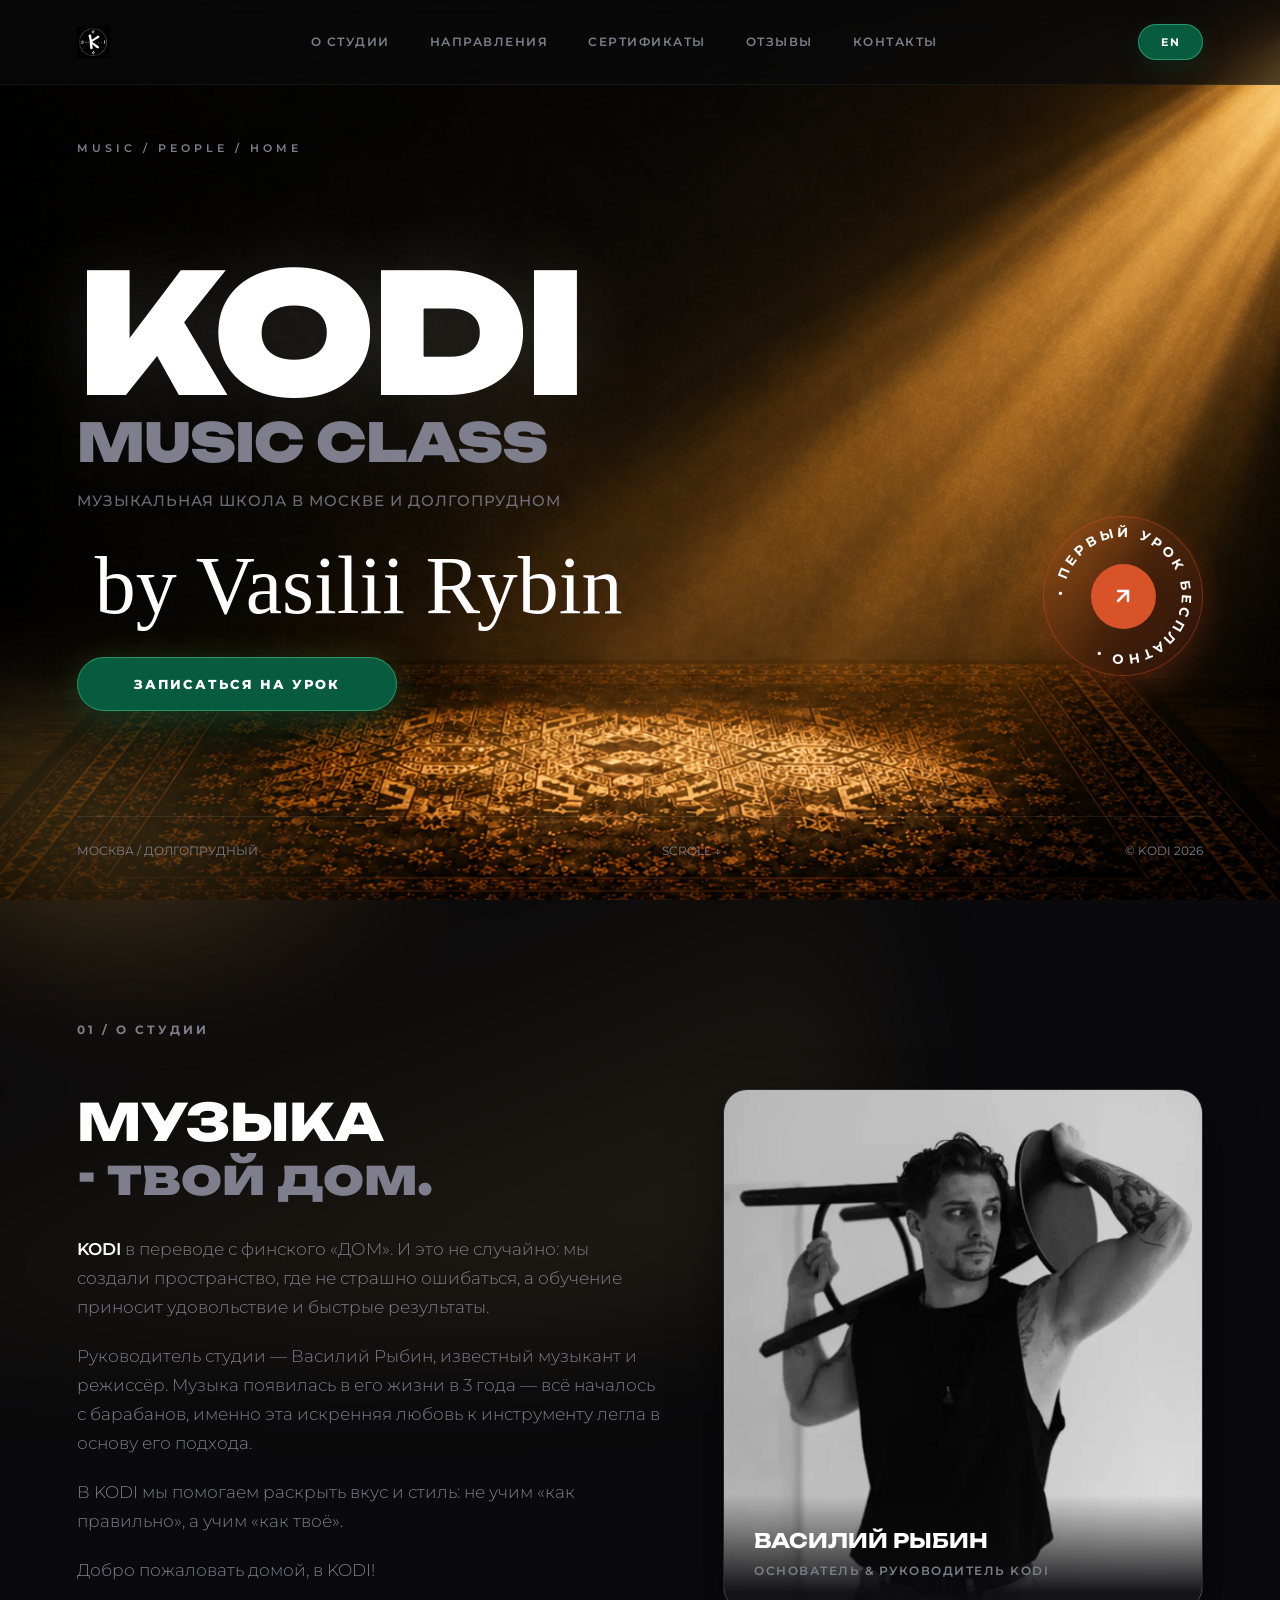
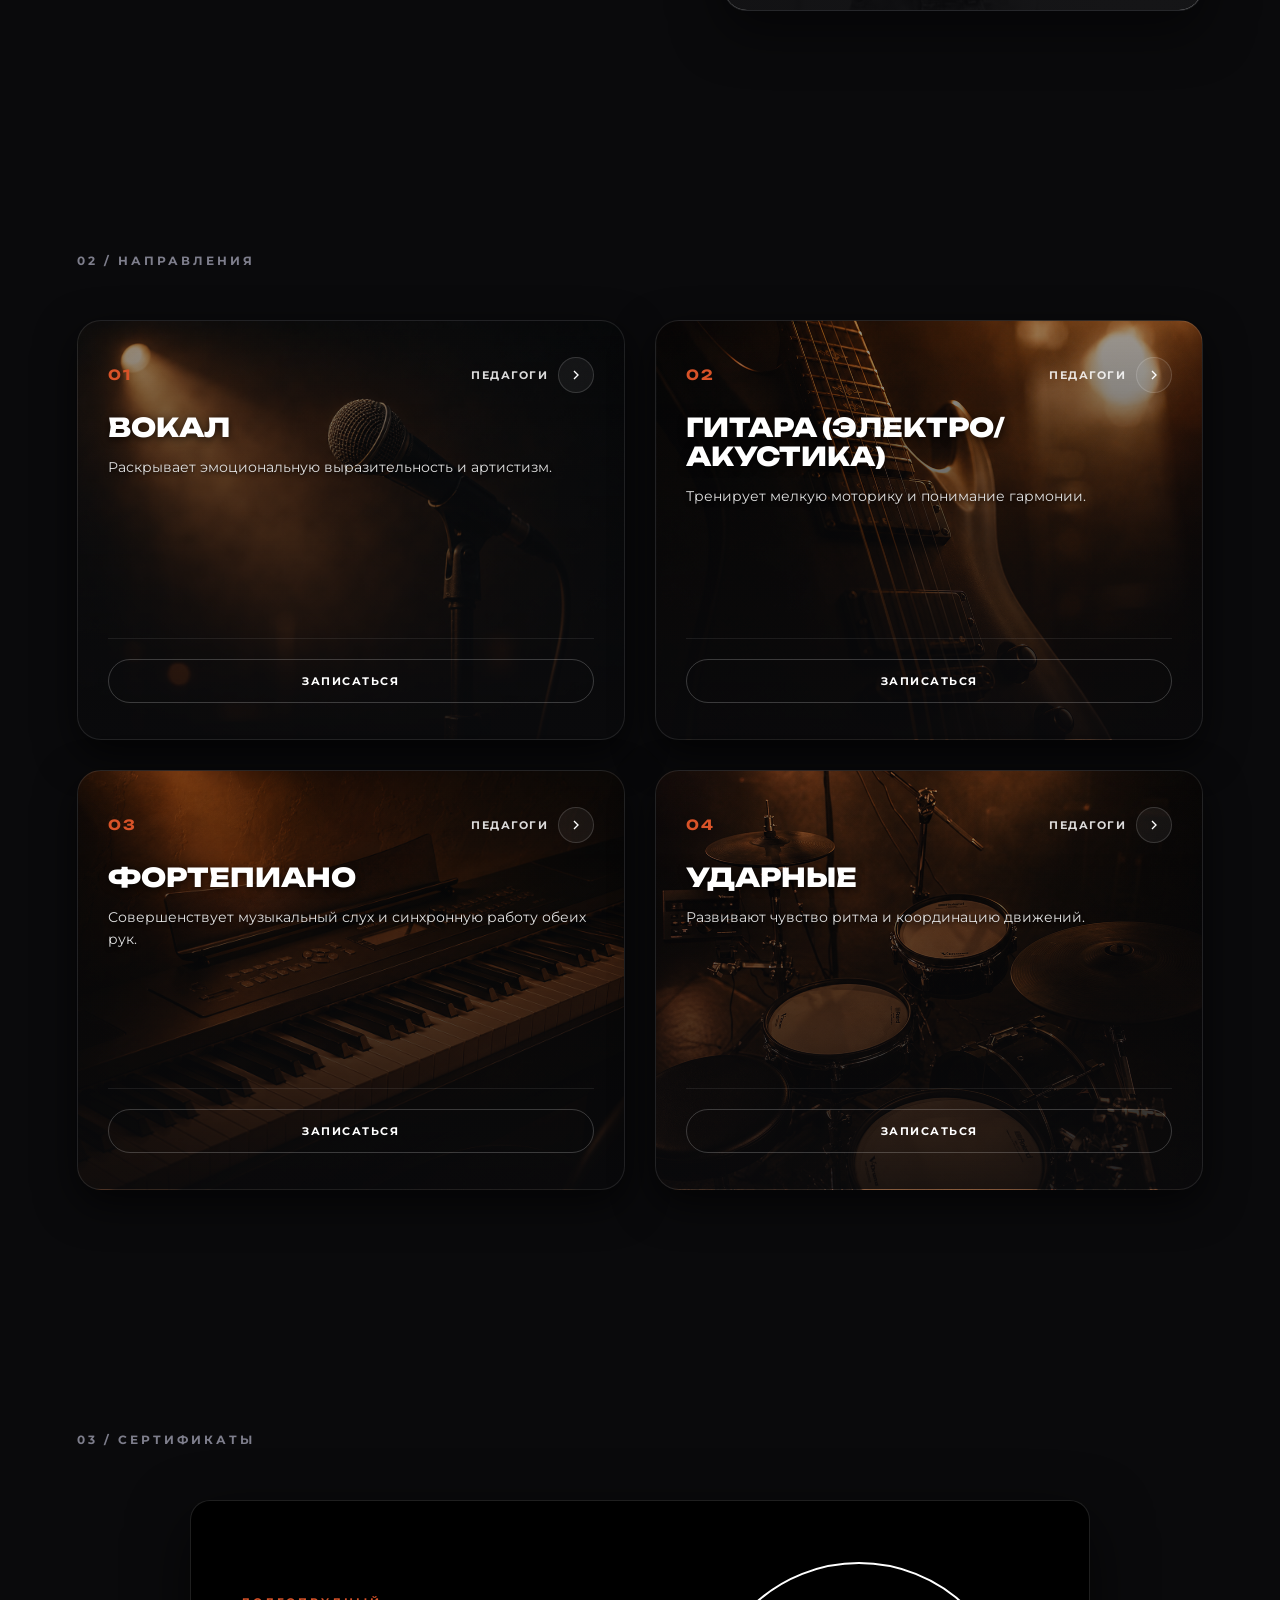
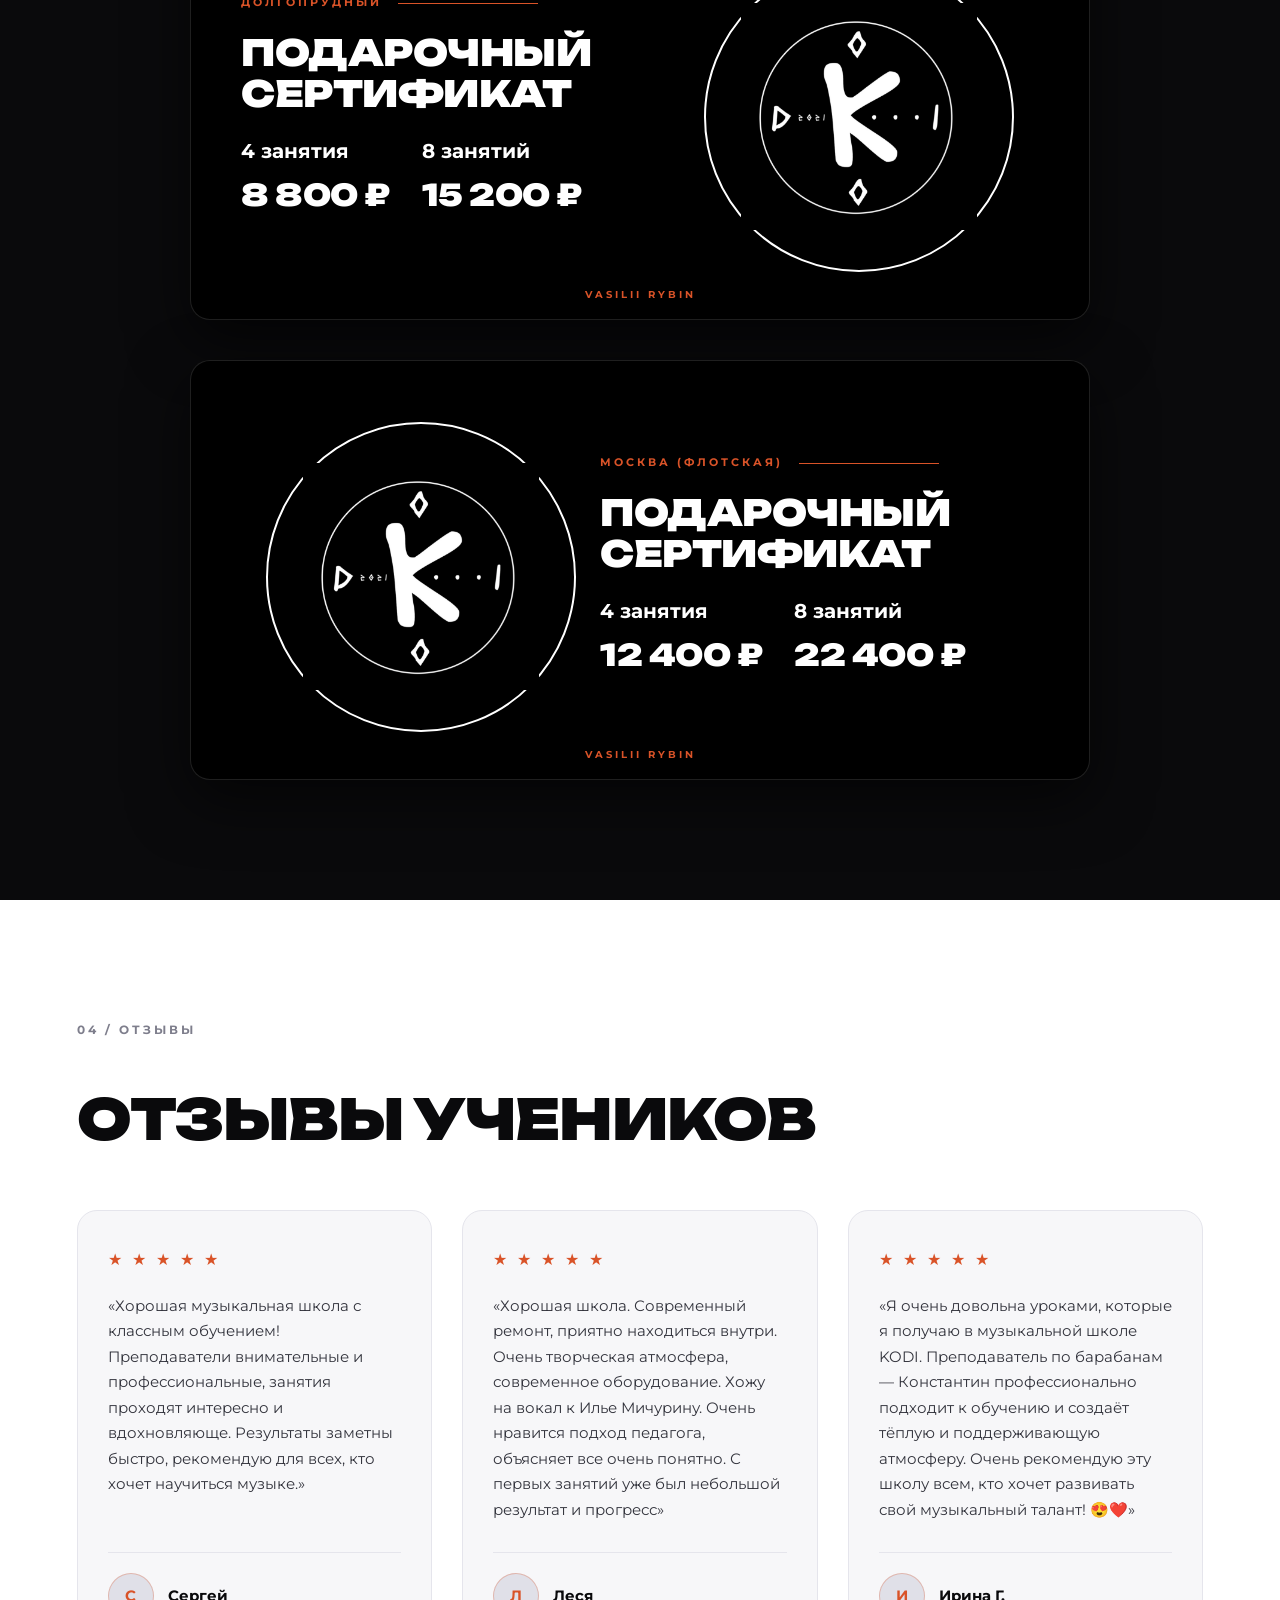
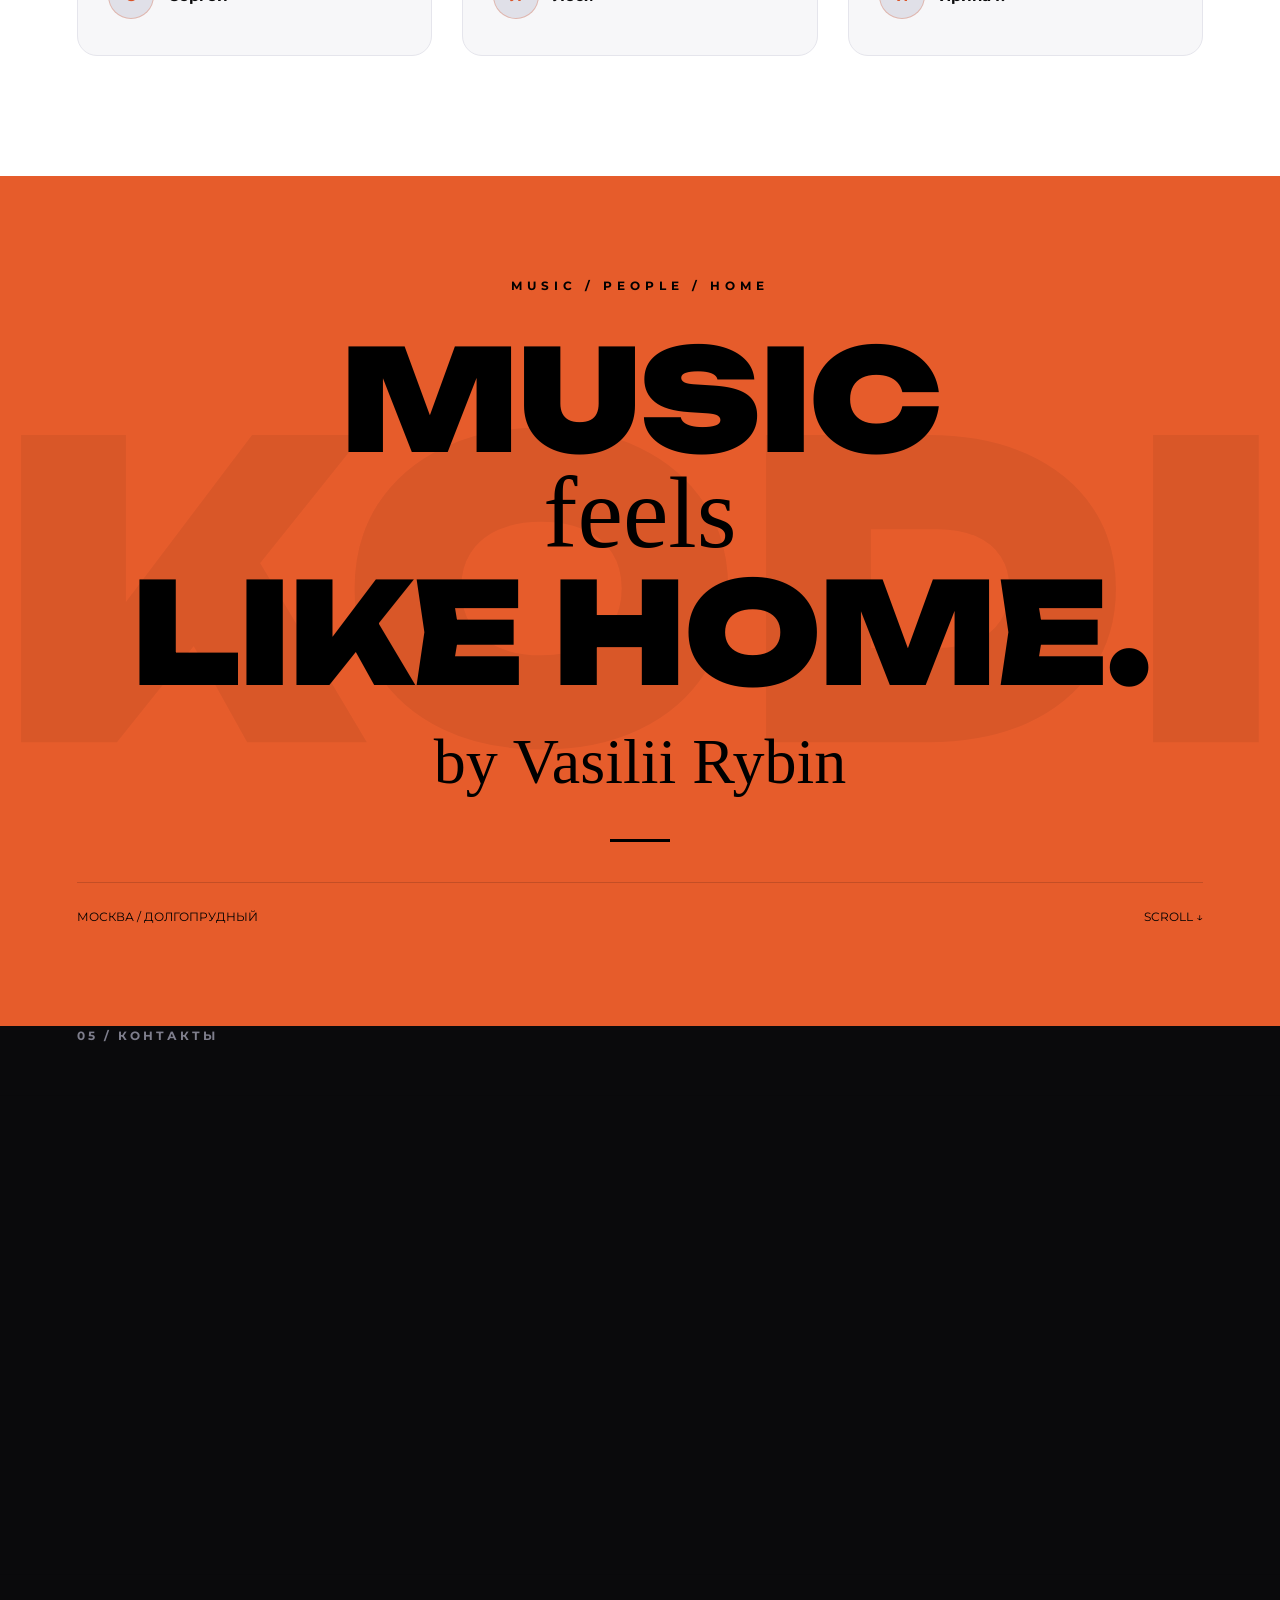
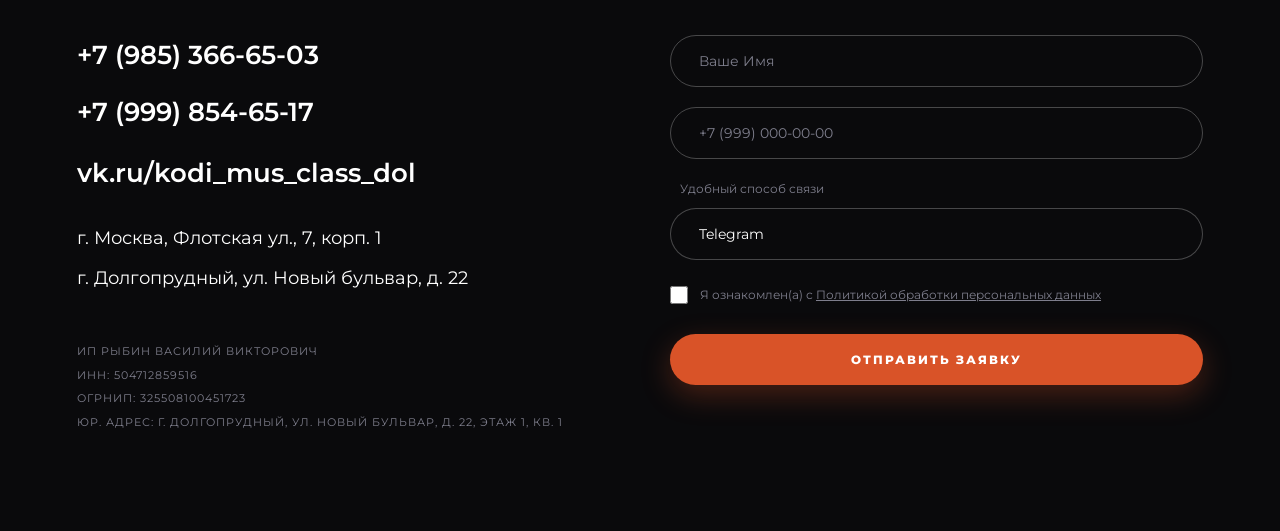
==== index.html @ 8ee1f2ef "fixed telegram bot" ====
<!DOCTYPE html>
<html lang="ru">
<head>
    <meta charset="UTF-8">
    <meta name="viewport" content="width=device-width, initial-scale=1.0">
    <title>KODI MUSIC CLASS — Музыкальная школа в Москве и Долгопрудном</title>
    
    <link rel="preconnect" href="https://fonts.googleapis.com">
    <link rel="preconnect" href="https://fonts.gstatic.com" crossorigin>
    <link href="https://fonts.googleapis.com/css2?family=Montserrat:wght@300;400;500;600;700;800&family=Unbounded:wght@700;800;900&display=swap" rel="stylesheet">
    <link rel="stylesheet" href="css/style.css">
</head>
<body>

    <header class="header">
        <a href="#home" class="logo"><img src="images/logo.png" alt="KODI" class="logo-img"></a>
        <nav class="nav" id="mainNav">
            <a href="#about">О СТУДИИ</a>
            <a href="#directions">НАПРАВЛЕНИЯ</a>
            <a href="#certificates">СЕРТИФИКАТЫ</a>
            <a href="#reviews">ОТЗЫВЫ</a>
            <a href="#contacts">КОНТАКТЫ</a>
        </nav>
        <div class="header-actions">
            <button class="language-switch" id="languageSwitch" type="button">EN</button>
            <button class="mobile-menu-button" id="mobileMenuButton" type="button" aria-label="Открыть меню" aria-expanded="false">
                <span></span><span></span>
            </button>
        </div>
    </header>

    <main>
        <section class="hero" id="home">
            <div class="hero-top">MUSIC / PEOPLE / HOME</div>

            <div class="hero-content">
                <div class="hero-title">
                    <h1>KODI<span>MUSIC CLASS</span></h1>
                </div>

                <p class="hero-subtitle">Музыкальная школа в Москве и Долгопрудном</p>

                <div class="hero-meta-row">
                    <div>
                        <div class="signature">by Vasilii Rybin</div>
                        <button class="hero-booking-button open-modal-btn">Записаться на урок</button>
                    </div>
                    
                    <div class="btn-round-wrapper open-modal-btn">
                        <div class="btn-round-text">
                            <svg viewBox="0 0 100 100">
                                <path id="textPath" d="M 50, 50 m -37, 0 a 37,37 0 1,1 74,0 a 37,37 0 1,1 -74,0" fill="none"/>
                                <text>
                                    <textPath href="#textPath" startOffset="0%">
                                        • ПЕРВЫЙ УРОК БЕСПЛАТНО •
                                    </textPath>
                                </text>
                            </svg>
                        </div>
                        <div class="btn-round-circle">
                            <svg viewBox="0 0 24 24">
                                <line x1="7" y1="17" x2="17" y2="7"></line>
                                <polyline points="7 7 17 7 17 17"></polyline>
                            </svg>
                        </div>
                    </div>
                </div>
            </div>

            <div class="hero-bottom">
                <span>МОСКВА / ДОЛГОПРУДНЫЙ</span>
                <span>SCROLL ↓</span>
                <span>© KODI 2026</span>
            </div>
        </section>

        <!-- СЕКЦИЯ О СТУДИИ -->
        <section class="about" id="about">
            <span class="section-label">01 / О СТУДИИ</span>
            <div class="about-grid">
                <div class="about-info">
                    <h2>МУЗЫКА<br><span>- твой дом.</span></h2>
                    <div class="about-text">
                        <p><strong>KODI</strong> в переводе с финского «ДОМ». И это не случайно: мы создали пространство, где не страшно ошибаться, а обучение приносит удовольствие и быстрые результаты.</p>
                        <p>Руководитель студии—Василий Рыбин, известный музыкант и режиссёр. Музыка появилась в его жизни в 3 года — всё началось с барабанов, именно эта искренняя любовь к инструменту легла в основу его подхода.</p>
                        <p>В KODI мы помогаем раскрыть вкус и стиль: не учим «как правильно», а учим «как твоё».</p>
                        <p>Добро пожаловать домой, в KODI!</p>
                    </div>
                </div>

                <div class="founder-card">
                    <div class="founder-img-wrapper">
                        <img src="images/vasya.png" alt="Василий Рыбин" class="founder-img">
                        <div class="founder-overlay">
                            <span class="founder-name">Василий Рыбин</span>
                            <span class="founder-role">Основатель &amp; Руководитель KODI</span>
                        </div>
                    </div>
                </div>
            </div>
        </section>

        <!-- СЕКЦИЯ НАПРАВЛЕНИЯ -->
        <section class="directions" id="directions">
            <span class="section-label">02 / НАПРАВЛЕНИЯ</span>
            <div class="directions-grid">
                <!-- Вокал -->
                <div class="flip-container">
                    <div class="flip-card">
                        <div class="card-front card-front-vocal">
                            <div class="card-content">
                                <div>
                                    <div class="card-top">
                                        <span class="course-number">01</span>
                                        <div class="card-top-right flip-toggle">
                                            <span class="teachers-btn-label">Педагоги</span>
                                            <button class="flip-arrow-btn" title="Педагоги">
                                                <svg viewBox="0 0 24 24"><polyline points="9 18 15 12 9 6"></polyline></svg>
                                            </button>
                                        </div>
                                    </div>
                                    <h3 class="course-title">Вокал</h3>
                                    <p class="course-desc">Раскрывает эмоциональную выразительность и артистизм.</p>
                                </div>
                                <div class="course-action">
                                    <button class="course-submit-btn open-modal-btn" data-direction="Вокал">Записаться</button>
                                </div>
                            </div>
                        </div>
                        <div class="card-back">
                            <div class="card-content">
                                <div>
                                    <div class="card-top">
                                        <div class="card-top-right flip-toggle">
                                            <button class="flip-arrow-btn" title="Назад">
                                                <svg viewBox="0 0 24 24"><polyline points="15 18 9 12 15 6"></polyline></svg>
                                            </button>
                                            <span class="teachers-btn-label">Назад</span>
                                        </div>
                                        <span class="course-number">ПЕДАГОГИ</span>
                                    </div>
                                    <div class="teachers-list">
                                        <div class="teacher-item">
                                            <div class="teacher-avatar"></div>
                                            <div class="teacher-info">
                                                <h4>Преподаватель Вокала</h4>
                                                <p>Стаж 8+ лет / Опыт сцены</p>
                                            </div>
                                        </div>
                                    </div>
                                </div>
                                <div class="course-action">
                                    <button class="course-submit-btn open-modal-btn" data-direction="Вокал">Записаться</button>
                                </div>
                            </div>
                        </div>
                    </div>
                </div>

                <!-- Гитара / Укулеле -->
                <div class="flip-container">
                    <div class="flip-card">
                        <div class="card-front card-front-guitar">
                            <div class="card-content">
                                <div>
                                    <div class="card-top">
                                        <span class="course-number">02</span>
                                        <div class="card-top-right flip-toggle">
                                            <span class="teachers-btn-label">Педагоги</span>
                                            <button class="flip-arrow-btn" title="Педагоги">
                                                <svg viewBox="0 0 24 24"><polyline points="9 18 15 12 9 6"></polyline></svg>
                                            </button>
                                        </div>
                                    </div>
                                    <h3 class="course-title">Гитара (Электро/Акустика)</h3>
                                    <p class="course-desc">Тренирует мелкую моторику и понимание гармонии.</p>
                                </div>
                                <div class="course-action">
                                    <button class="course-submit-btn open-modal-btn" data-direction="Гитара / Укулеле">Записаться</button>
                                </div>
                            </div>
                        </div>
                        <div class="card-back">
                            <div class="card-content">
                                <div>
                                    <div class="card-top">
                                        <div class="card-top-right flip-toggle">
                                            <button class="flip-arrow-btn" title="Назад">
                                                <svg viewBox="0 0 24 24"><polyline points="15 18 9 12 15 6"></polyline></svg>
                                            </button>
                                            <span class="teachers-btn-label">Назад</span>
                                        </div>
                                        <span class="course-number">ПЕДАГОГИ</span>
                                    </div>
                                    <div class="teachers-list">
                                        <div class="teacher-item">
                                            <div class="teacher-avatar"></div>
                                            <div class="teacher-info">
                                                <h4>Преподаватель Гитары</h4>
                                                <p>Концертный музыкант</p>
                                            </div>
                                        </div>
                                    </div>
                                </div>
                                <div class="course-action">
                                    <button class="course-submit-btn open-modal-btn" data-direction="Гитара / Укулеле">Записаться</button>
                                </div>
                            </div>
                        </div>
                    </div>
                </div>

                <!-- Фортепиано -->
                <div class="flip-container">
                    <div class="flip-card">
                        <div class="card-front card-front-piano">
                            <div class="card-content">
                                <div>
                                    <div class="card-top">
                                        <span class="course-number">03</span>
                                        <div class="card-top-right flip-toggle">
                                            <span class="teachers-btn-label">Педагоги</span>
                                            <button class="flip-arrow-btn" title="Педагоги">
                                                <svg viewBox="0 0 24 24"><polyline points="9 18 15 12 9 6"></polyline></svg>
                                            </button>
                                        </div>
                                    </div>
                                    <h3 class="course-title">Фортепиано</h3>
                                    <p class="course-desc">Совершенствует музыкальный слух и синхронную работу обеих рук.</p>
                                </div>
                                <div class="course-action">
                                    <button class="course-submit-btn open-modal-btn" data-direction="Фортепиано">Записаться</button>
                                </div>
                            </div>
                        </div>
                        <div class="card-back">
                            <div class="card-content">
                                <div>
                                    <div class="card-top">
                                        <div class="card-top-right flip-toggle">
                                            <button class="flip-arrow-btn" title="Назад">
                                                <svg viewBox="0 0 24 24"><polyline points="15 18 9 12 15 6"></polyline></svg>
                                            </button>
                                            <span class="teachers-btn-label">Назад</span>
                                        </div>
                                        <span class="course-number">ПЕДАГОГИ</span>
                                    </div>
                                    <div class="teachers-list">
                                        <div class="teacher-item">
                                            <div class="teacher-avatar"></div>
                                            <div class="teacher-info">
                                                <h4>Преподаватель Фортепиано</h4>
                                                <p>Лауреат конкурсов</p>
                                            </div>
                                        </div>
                                    </div>
                                </div>
                                <div class="course-action">
                                    <button class="course-submit-btn open-modal-btn" data-direction="Фортепиано">Записаться</button>
                                </div>
                            </div>
                        </div>
                    </div>
                </div>

                <!-- Барабаны -->
                <div class="flip-container">
                    <div class="flip-card">
                        <div class="card-front card-front-drums">
                            <div class="card-content">
                                <div>
                                    <div class="card-top">
                                        <span class="course-number">04</span>
                                        <div class="card-top-right flip-toggle">
                                            <span class="teachers-btn-label">Педагоги</span>
                                            <button class="flip-arrow-btn" title="Педагоги">
                                                <svg viewBox="0 0 24 24"><polyline points="9 18 15 12 9 6"></polyline></svg>
                                            </button>
                                        </div>
                                    </div>
                                    <h3 class="course-title">Ударные</h3>
                                    <p class="course-desc">Развивают чувство ритма и координацию движений.</p>
                                </div>
                                <div class="course-action">
                                    <button class="course-submit-btn open-modal-btn" data-direction="Барабаны">Записаться</button>
                                </div>
                            </div>
                        </div>
                        <div class="card-back">
                            <div class="card-content">
                                <div>
                                    <div class="card-top">
                                        <div class="card-top-right flip-toggle">
                                            <button class="flip-arrow-btn" title="Назад">
                                                <svg viewBox="0 0 24 24"><polyline points="15 18 9 12 15 6"></polyline></svg>
                                            </button>
                                            <span class="teachers-btn-label">Назад</span>
                                        </div>
                                        <span class="course-number">ПЕДАГОГИ</span>
                                    </div>
                                    <div class="teachers-list">
                                        <div class="teacher-item">
                                            <div class="teacher-avatar"></div>
                                            <div class="teacher-info">
                                                <h4>Преподаватель Барабанов</h4>
                                                <p>Сессионный барабанщик</p>
                                            </div>
                                        </div>
                                    </div>
                                </div>
                                <div class="course-action">
                                    <button class="course-submit-btn open-modal-btn" data-direction="Барабаны">Записаться</button>
                                </div>
                            </div>
                        </div>
                    </div>
                </div>
            </div>
        </section>

        <!-- СЕКЦИЯ СЕРТИФИКАТЫ -->
        <section class="certificates" id="certificates">
            <span class="section-label">03 / СЕРТИФИКАТЫ</span>
            <div class="certificates-container">
                <!-- Долгопрудный -->
                <div class="cert-card-ref">
                    <div class="cert-text-col">
                        <div class="cert-header-line">
                            <span class="cert-header-title">ДОЛГОПРУДНЫЙ</span>
                            <div class="cert-header-divider"></div>
                        </div>
                        <h3 class="cert-main-title">ПОДАРОЧНЫЙ<br>СЕРТИФИКАТ</h3>
                        <div class="cert-prices-grid">
                            <div class="cert-price-item">
                                <span style="font-size: 20px; font-weight: bold;">4 занятия</span>
                                <div class="cert-price-value-ref">8 800 ₽</div>
                            </div>
                            <div class="cert-price-item">
                                <span style="font-size: 20px; font-weight: bold;">8 занятий</span>  
                                <div class="cert-price-value-ref">15 200 ₽</div>
                            </div>
                        </div>
                    </div>
                    <div class="cert-logo-col">
                        <div class="cert-logo-circle">
                            <img src="images/logo.png" alt="KODI MUSIC CLASS">
                        </div>
                    </div>
                    <div class="cert-author-footer">VASILII RYBIN</div>
                </div>

                <!-- Москва / Флотская -->
                <div class="cert-card-ref reverse">
                    <div class="cert-text-col">
                        <div class="cert-header-line">
                            <span class="cert-header-title">МОСКВА (ФЛОТСКАЯ)</span>
                            <div class="cert-header-divider"></div>
                        </div>
                        <h3 class="cert-main-title">ПОДАРОЧНЫЙ<br>СЕРТИФИКАТ</h3>
                        <div class="cert-prices-grid">
                            <div class="cert-price-item">
                                <span style="font-size: 20px; font-weight: bold;">4 занятия</span>
                                <div class="cert-price-value-ref">12 400 ₽</div>
                            </div>
                            <div class="cert-price-item">
                                <span style="font-size: 20px; font-weight: bold;">8 занятий</span>  
                                <div class="cert-price-value-ref">22 400 ₽</div>
                            </div>
                        </div>
                    </div>
                    <div class="cert-logo-col">
                        <div class="cert-logo-circle">
                            <img src="images/logo.png" alt="KODI MUSIC CLASS">
                        </div>
                    </div>
                    <div class="cert-author-footer">VASILII RYBIN</div>
                </div>
            </div>
        </section>

        <!-- СЕКЦИЯ ОТЗЫВЫ -->
        <section class="reviews-section" id="reviews">
            <span class="section-label">04 / ОТЗЫВЫ</span>
            <div class="reviews-header">
                <h2 id="reviewsTitle">ОТЗЫВЫ УЧЕНИКОВ</h2>
            </div>
            <div class="reviews-grid">
                <div class="review-card">
                    <div>
                        <div class="review-stars">★ ★ ★ ★ ★</div>
                        <p class="review-text">«Хорошая музыкальная школа с классным обучением! Преподаватели внимательные и профессиональные, занятия проходят интересно и вдохновляюще. Результаты заметны быстро, рекомендую для всех, кто хочет научиться музыке.»</p>
                    </div>
                    <div class="review-author">
                        <div class="review-avatar">С</div>
                        <div class="review-author-info">
                            <h4>Сергей</h4>
                        </div>
                    </div>
                </div>

                <div class="review-card">
                    <div>
                        <div class="review-stars">★ ★ ★ ★ ★</div>
                        <p class="review-text">«Хорошая школа. Современный ремонт, приятно находиться внутри. Очень творческая атмосфера, современное оборудование. Хожу на вокал к Илье Мичурину. Очень нравится подход педагога, объясняет все очень понятно. С первых занятий уже был небольшой результат и прогресс»</p>
                    </div>
                    <div class="review-author">
                        <div class="review-avatar">Л</div>
                        <div class="review-author-info">
                            <h4>Леся</h4>
                        </div>
                    </div>
                </div>

                <div class="review-card">
                    <div>
                        <div class="review-stars">★ ★ ★ ★ ★</div>
                        <p class="review-text">«Я очень довольна уроками , которые я получаю в музыкальной школе Kodi. Преподаватель по барабанам - Константин профессионально подходит к обучению и создаёт теплую и поддерживающую атмосферу. Особенно хочу отметить качество обучения игре на барабанах — занятия интересные, информативные и эффективные. Благодаря музыкальной школе Kodi я значительно улучшила свои навыки и стала более уверенно играть на этом инструменте. Очень рекомендую эту школу всем, кто хочет развивать свой музыкальный талант!😍❤️»</p>
                    </div>
                    <div class="review-author">
                        <div class="review-avatar">И</div>
                        <div class="review-author-info">
                            <h4>Ирина Г.</h4>
                        </div>
                    </div>
                </div>
            </div>
        </section>

        <!-- СЕКЦИЯ ПОСТЕР -->
        <section class="poster-banner" id="poster">
            <div class="poster-top-tag">MUSIC / PEOPLE / HOME</div>
            <div class="poster-center-content">
                <div class="poster-watermark">KODI</div>
                <h2 class="poster-title">MUSIC</h2>
                <span class="poster-script">feels</span>
                <h2 class="poster-title">LIKE HOME.</h2>
                <span class="poster-by">by Vasilii Rybin</span>
                <div class="poster-divider"></div>
            </div>
            <div class="hero-bottom" style="width: 100%; color: #000000; border-top-color: rgba(0,0,0,0.15);">
                <span>МОСКВА / ДОЛГОПРУДНЫЙ</span>
                <span>© KODI 2026</span>
            </div>
        </section>

        <!-- СЕКЦИЯ КОНТАКТЫ -->
        <section class="contacts-section" id="contacts">
            <span class="section-label" style="padding-left: 6%;">05 / КОНТАКТЫ</span>
            
            <div class="map-container" id="yandexMap"></div>

            <div class="contacts-container">
                <div class="contacts-info">
                    <div class="contacts-block">
                        <div class="phone-item">
                            <a href="tel:+79958842400" class="phone-number">+7 (985) 366-65-03</a>
                        </div>
                        <div class="phone-item">
                            <a href="tel:+79958842400" class="phone-number">+7 (999) 854-65-17</a>
                        </div>
                    </div>

                    <a href="mailto:info@kodimusic.ru" class="contact-item-main">vk.ru/kodi_mus_class_dol</a>

                    <div class="contacts-address-group">
                        <div class="contact-address">г. Москва, Флотская ул., 7, корп. 1</div>
                        <div class="contact-address">г. Долгопрудный, ул. Новый бульвар, д. 22</div>
                    </div>

                    <div class="contacts-legal">
                        <span>ИП Рыбин Василий Викторович</span>
                        <span>ИНН: 504712859516</span>
                        <span>ОГРНИП: 325508100451723</span>
                        <span>Юр. адрес: г. Долгопрудный, ул. Новый бульвар, д. 22, этаж 1, кв. 1</span>
                    </div>
                </div>

                <form class="contacts-form" id="footerContactsForm">
                    <input type="text" class="input-styled" id="footerName" placeholder="Ваше Имя" required>
                    <input type="tel" class="input-styled" id="footerPhone" placeholder="+7 (999) 000-00-00" required>

                    <span class="field-label-small">Удобный способ связи</span>
                    <select class="input-styled select-styled" id="footerMethod">
                        <option value="Telegram">Telegram</option>
                        <option value="Max">Max</option>
                        <option value="Звонок">Обратный звонок</option>
                    </select>

                    <label class="checkbox-container">
                        <input type="checkbox" required>
                        <span><span class="consent-prefix">Я ознакомлен(а) с</span> <a href="#privacyModal" class="open-privacy-modal">Политикой обработки персональных данных</a></span>
                    </label>

                    <button type="submit" class="contact-submit-btn" id="footerSubmitBtn">Отправить заявку</button>
                </form>
            </div>
        </section>
    </main>

    <!-- ВСПЛЫВАЮЩЕЕ ОКНО -->
    <div class="modal-overlay" id="modalOverlay">
        <div class="modal-card">
            <button class="modal-close" id="modalClose">&times;</button>
            <h3 class="modal-title">БЕСПЛАТНЫЙ УРОК</h3>
            <p class="modal-subtitle">Заполните форму и выберите удобный способ связи.</p>

            <form id="bookingForm">
                <div class="form-group">
                    <label class="form-label">Филиал</label>
                    <select class="form-control" id="branchSelect">
                        <option>г. Долгопрудный, ул. Новый бульвар, д. 22</option>
                        <option>г. Москва, Флотская ул., 7, корп. 1</option>
                    </select>
                </div>

                <div class="form-group">
                    <label class="form-label">Как с вами связаться?</label>
                    <select class="form-control" id="contactMethodSelect">
                        <option>Обратный звонок</option>
                        <option>Telegram</option>
                        <option>Max</option>
                    </select>
                </div>

                <div class="form-group">
                    <label class="form-label">Ваше имя</label>
                    <input type="text" class="form-control" id="userNameInput" placeholder="Иван" required>
                </div>

                <div class="form-group">
                    <label class="form-label">Номер телефона / никнейм</label>
                    <input type="text" class="form-control" id="userContactInput" placeholder="+7 (999) 000-00-00 или @username" required>
                </div>

                <div class="form-group">
                    <label class="form-label">Направление</label>
                    <select class="form-control" id="directionSelect">
                        <option value="Вокал">Вокал</option>
                        <option value="Гитара (Электро/Акустика)">Гитара (Электро/Акустика)</option>
                        <option value="Фортепиано">Фортепиано</option>
                        <option value="Барабаны">Барабаны</option>
                    </select>
                </div>

                <button type="submit" class="modal-submit" id="submitBtn">Отправить заявку</button>
            </form>
        </div>
    </div>

    <!-- МОДАЛЬНОЕ ОКНО ПОЛИТИКИ ОБРАБОТКИ ПЕРСОНАЛЬНЫХ ДАННЫХ -->
    <div class="modal-overlay privacy-modal-overlay" id="privacyModal">
        <div class="modal-card privacy-modal-card">
            <button class="modal-close privacy-modal-close" type="button">&times;</button>
            <h3 class="modal-title">Политика в отношении обработки персональных данных</h3>
            <div class="privacy-modal-body">
                <p><strong>1. Общие положения</strong> Настоящая политика обработки персональных данных составлена в соответствии с требованиями Федерального закона от 27.07.2006. № 152-ФЗ «О персональных данных» (далее — Закон о персональных данных) и определяет порядок обработки персональных данных и меры по обеспечению безопасности персональных данных, предпринимаемые <strong>ИП Рыбиным Василием Викторовичем</strong> (ИНН 504712859516, ОГРНИП 325508100451723) (далее — Оператор).</p>
                <p>1.1. Оператор ставит своей важнейшей целью и условием осуществления своей деятельности соблюдение прав и свобод человека и гражданина при обработке его персональных данных, в том числе защиты прав на неприкосновенность частной жизни, личную и семейную тайну.</p>
                <p>1.2. Настоящая политика Оператора в отношении обработки персональных данных (далее — Политика) применяется ко всей информации, которую Оператор может получить о посетителях веб-сайта <a href="https://kodi_music_class.ru" target="_blank" rel="noopener"><strong>https://kodi_music_class.ru</strong></a>.</p>

                <h4>2. Основные понятия</h4>
                <p>2.1. Веб-сайт — совокупность графических и информационных материалов, а также программ для ЭВМ и баз данных, обеспечивающих их доступность в сети интернет по сетевому адресу <a href="https://kodi_music_class.ru" target="_blank" rel="noopener"><strong>https://kodi_music_class.ru</strong></a>.</p>
                <p>2.2. Пользователь — любой посетитель веб-сайта <a href="https://kodi_music_class.ru" target="_blank" rel="noopener"><strong>https://kodi_music_class.ru</strong></a>.</p>
                <p>2.3. Персональные данные — любая информация, относящаяся прямо или косвенно к определенному или определяемому Пользователю веб-сайта.</p>
                <p>2.4. Обработка персональных данных — любое действие (операция) или совокупность действий, совершаемых с использованием средств автоматизации или без использования таких средств с персональными данными (сбор, запись, систематизация, накопление, хранение, уточнение, извлечение, использование, передача, удаление, уничтожение).</p>

                <h4>3. Основные права и обязанности Оператора и Пользователей</h4>
                <p>3.1. Оператор имеет право получать от субъекта персональных данных достоверные данные, необходимые для записи на бесплатный урок.</p>
                <p>3.2. Оператор обязан обрабатывать персональные данные в соответствии с законодательством РФ, принимать необходимые правовые, организационные и технические меры для защиты данных от неправомерного доступа.</p>
                <p>3.3. Пользователь имеет право на получение информации, касающейся обработки его персональных данных, а также на их актуализацию или отзыв согласия.</p>
                <p>3.4. Пользователь обязан предоставлять Оператору достоверные сведения о себе.</p>

                <h4>4. Принципы обработки персональных данных</h4>
                <p>4.1. Обработка персональных данных осуществляется на законной и справедливой основе.</p>
                <p>4.2. Обработка ограничивается достижением конкретных, заранее определенных и законных целей.</p>
                <p>4.3. Содержание и объем обрабатываемых персональных данных соответствуют заявленным целям обработки (не допускается избыточность данных).</p>

                <h4>5. Цели обработки персональных данных</h4>
                <p><strong>Цель обработки:</strong> Запись Пользователя на пробный (бесплатный) урок, организация обратной связи и консультирование по услугам.</p>
                <p><strong>Персональные данные:</strong> Имя, номер телефона, имя пользователя/никнейм в мессенджере (Telegram).</p>
                <p><strong>Правовые основания:</strong> Закон РФ № 152-ФЗ «О персональных данных», согласие Пользователя, выраженное путем заполнения и отправки формы на сайте.</p>
                <p><strong>Виды обработки:</strong> Сбор, запись, систематизация, накопление, хранение, уточнение (обновление, изменение), использование, удаление, уничтожение.</p>

                <h4>6. Порядок сбора, хранения и передачи персональных данных</h4>
                <p>6.1. Безопасность персональных данных обеспечивается путем реализации правовых, организационных и технических мер, необходимых для выполнения требований законодательства.</p>
                <p>6.2. Для приема и обработки заявок Оператор использует сторонние сервисы, включая Telegram-бота (передача информации менеджеру для связи с Пользователем).</p>
                <p>6.3. Персональные данные Пользователя никогда и ни при каких условиях не будут переданы третьим лицам, за исключением случаев, связанных с исполнением действующего законодательства.</p>
                <p>6.4. Срок обработки персональных данных определяется достижением целей, для которых они были собраны. Пользователь может в любой момент отозвать свое согласие на обработку персональных данных, направив обращение в личные сообщения официальной группы ВКонтакте: <strong>vk.ru/kodi_mus_class_dol</strong> с пометкой «Отзыв согласия на обработку персональных данных».</p>

                <h4>7. Заключительные положения</h4>
                <p>7.1. Пользователь может получить любые разъяснения по вопросам обработки его персональных данных, обратившись к Оператору через официальное сообщество ВКонтакте: <strong>vk.ru/kodi_mus_class_dol</strong>.</p>
                <p>7.2. В данном документе отражаются любые изменения политики обработки персональных данных Оператором. Политика действует бессрочно до замены ее новой версией.</p>
                <p>7.3. Актуальная версия Политики в свободном доступе расположена в сети Интернет по адресу <a href="https://kodi_music_class.ru/privacy/" target="_blank" rel="noopener"><strong>https://kodi_music_class.ru/privacy/</strong></a> (или в футере сайта).</p>
            </div>
        </div>
    </div>

    <script>
    // Дополнительная логика: политика и единое переключение языка для всего сайта.
    (function () {
        const privacyModal = document.getElementById('privacyModal');
        const languageSwitch = document.getElementById('languageSwitch');
        let currentLanguage = 'ru';

        function openPrivacy() {
            if (!privacyModal) return;
            privacyModal.classList.add('active');
            document.body.style.overflow = 'hidden';
        }

        function closePrivacy() {
            if (!privacyModal) return;
            privacyModal.classList.remove('active');
            document.body.style.overflow = '';
        }

        document.querySelectorAll('.open-privacy-modal').forEach(function (link) {
            link.addEventListener('click', function (event) {
                event.preventDefault();
                openPrivacy();
            });
        });

        const privacyClose = document.querySelector('.privacy-modal-close');
        if (privacyClose) privacyClose.addEventListener('click', closePrivacy);
        if (privacyModal) {
            privacyModal.addEventListener('click', function (event) {
                if (event.target === privacyModal) closePrivacy();
            });
        }
        document.addEventListener('keydown', function (event) {
            if (event.key === 'Escape') closePrivacy();
        });

        const translations = {
            ru: {
                nav: ['О СТУДИИ', 'НАПРАВЛЕНИЯ', 'СЕРТИФИКАТЫ', 'ОТЗЫВЫ', 'КОНТАКТЫ'],
                heroTop: 'MUSIC / PEOPLE / HOME',
                heroSubtitle: 'Музыкальная школа в Москве и Долгопрудном',
                heroButton: 'Записаться на урок',
                freeLesson: '• ПЕРВЫЙ УРОК БЕСПЛАТНО •',
                location: 'МОСКВА / ДОЛГОПРУДНЫЙ',
                scroll: 'SCROLL ↓',
                aboutLabel: '01 / О СТУДИИ',
                aboutTitle: 'МУЗЫКА<br><span>- твой дом.</span>',
                aboutP1: '<strong>KODI</strong> — в переводе с финского «ДОМ». И это не случайно: мы создали пространство, где не страшно ошибаться, а обучение приносит удовольствие и быстрые результаты.',
                aboutP2: 'Руководитель студии—Василий Рыбин, известный музыкант и режиссёр. Музыка появилась в его жизни в 3 года — всё началось с барабанов, именно эта искренняя любовь к инструменту легла в основу его подхода.',
                aboutP3: 'В KODI мы помогаем раскрыть вкус и стиль: не учим «как правильно», а учим «как твоё»',
                aboutP4: 'Добро пожаловать домой, в KODI!»',
                founderRole: 'Основатель &amp; Руководитель KODI',
                directionsLabel: '02 / НАПРАВЛЕНИЯ',
                teachers: 'Педагоги', back: 'Назад', book: 'Записаться',
                cards: [
                    ['Вокал', 'Раскрывает эмоциональную выразительность и артистизм.', 'Преподаватель Вокала', 'Стаж 8+ лет / Опыт сцены'],
                    ['Гитара (Электро/Акустика)', 'Тренирует мелкую моторику и понимание гармонии.', 'Преподаватель Гитары', 'Концертный музыкант'],
                    ['Фортепиано', 'Совершенствует музыкальный слух и синхронную работу обеих рук.', 'Преподаватель Фортепиано', 'Лауреат конкурсов'],
                    ['Ударные', 'Развивают чувство ритма и координацию движений.', 'Преподаватель Барабанов', 'Сессионный барабанщик']
                ],
                certificatesLabel: '03 / СЕРТИФИКАТЫ',
                certLessons: ['4 занятия', '8 занятий'],
                reviews: [
                    '«Хорошая музыкальная школа с классным обучением! Преподаватели внимательные и профессиональные, занятия проходят интересно и вдохновляюще. Результаты заметны быстро, рекомендую для всех, кто хочет научиться музыке.»',
                    '«Хорошая школа. Современный ремонт, приятно находиться внутри. Очень творческая атмосфера, современное оборудование. Хожу на вокал к Илье Мичурину. Очень нравится подход педагога, объясняет все очень понятно. С первых занятий уже был небольшой результат и прогресс»',
                    '«Я очень довольна уроками, которые я получаю в музыкальной школе Kodi. Преподаватель по барабанам — Константин профессионально подходит к обучению и создаёт теплую и поддерживающую атмосферу. Особенно хочу отметить качество обучения игре на барабанах — занятия интересные, информативные и эффективные. Благодаря музыкальной школе Kodi я значительно улучшила свои навыки и стала более уверенно играть на этом инструменте. Очень рекомендую эту школу всем, кто хочет развивать свой музыкальный талант!»'
                ],
                cert1: 'ДОЛГОПРУДНЫЙ', cert2: 'МОСКВА (ФЛОТСКАЯ)', certTitle: 'ПОДАРОЧНЫЙ<br>СЕРТИФИКАТ',
                reviewsLabel: '04 / ОТЗЫВЫ', reviewsTitle: 'ОТЗЫВЫ УЧЕНИКОВ', consentPrefix: 'Я ознакомлен(а) с',
                posterBy: 'by Vasilii Rybin',
                contactsLabel: '05 / КОНТАКТЫ',
                namePlaceholder: 'Ваше Имя', methodLabel: 'Удобный способ связи', privacy: 'Политикой обработки персональных данных',
                send: 'Отправить заявку',
                modalTitle: 'БЕСПЛАТНЫЙ УРОК', modalSubtitle: 'Заполните форму и выберите удобный способ связи.',
                branch: 'Филиал', contactHow: 'Как с вами связаться?', yourName: 'Ваше имя', phoneNick: 'Номер телефона / никнейм', direction: 'Направление',
                callback: 'Обратный звонок', directionOptions: ['Вокал','Гитара (Электро/Акустика)','Фортепиано','Барабаны']
            },
            en: {
                nav: ['ABOUT', 'DIRECTIONS', 'CERTIFICATES', 'REVIEWS', 'CONTACTS'],
                heroTop: 'MUSIC / PEOPLE / HOME',
                heroSubtitle: 'Music school in Moscow and Dolgoprudny',
                heroButton: 'Book a lesson',
                freeLesson: '• FIRST LESSON FREE •',
                location: 'MOSCOW / DOLGOPRUDNY',
                scroll: 'SCROLL ↓',
                aboutLabel: '01 / ABOUT',
                aboutTitle: 'MUSIC<br><span>- feels like home.</span>',
                aboutP1: '<strong>KODI</strong> means “HOME” in Finnish. It is no coincidence: we created a space where everyone feels comfortable making mistakes, and learning brings joy and fast results.',
                aboutP2: 'The studio is led by Vasilii Rybin, a famous musician and director. Music entered his life at age 3 — it all started with drums, and this sincere love for the instrument became the foundation of his approach.',
                aboutP3: 'At KODI, we help discover taste and style: we do not teach "what is right", we teach "what is yours".',
                aboutP4: 'Welcome home, to KODI!',
                founderRole: 'Founder &amp; Head of KODI',
                directionsLabel: '02 / DIRECTIONS',
                teachers: 'Teachers', back: 'Back', book: 'Book now',
                cards: [
                    ['Vocal', 'Develops emotional expression and stage presence.', 'Vocal Teacher', '8+ years / Stage experience'],
                    ['Guitar (Electric/Acoustic)', 'Develops fine motor skills and understanding of harmony.', 'Guitar Teacher', 'Concert musician'],
                    ['Piano', 'Improves musical hearing and coordination of both hands.', 'Piano Teacher', 'Competition laureate'],
                    ['Drums', 'Develops rhythm and movement coordination.', 'Drums Teacher', 'Session drummer']
                ],
                certificatesLabel: '03 / CERTIFICATES',
                certLessons: ['4 lessons', '8 lessons'],
                reviews: [
                    '“A great music school with excellent teaching! The teachers are attentive and professional, and the lessons are interesting and inspiring. The results come quickly. I recommend it to anyone who wants to learn music.”',
                    '“A great school. Modern renovation and a pleasant atmosphere. Very creative environment and modern equipment. I take vocal lessons with Ilya Michurin and really like his approach. He explains everything very clearly. There was noticeable progress from the first lessons.”',
                    '“I am very happy with the lessons I receive at KODI music school. The drum teacher Konstantin is professional and creates a warm, supportive atmosphere. The drum lessons are interesting, informative and effective. Thanks to KODI I have significantly improved my skills and feel more confident playing. I highly recommend this school to anyone who wants to develop their musical talent!”'
                ],
                cert1: 'DOLGOPRUDNY', cert2: 'MOSCOW (FLOTSKAYA)', certTitle: 'GIFT<br>CERTIFICATE',
                reviewsLabel: '04 / REVIEWS', reviewsTitle: 'STUDENT REVIEWS', consentPrefix: 'I have read and agree to',
                posterBy: 'by Vasilii Rybin',
                contactsLabel: '05 / CONTACTS',
                namePlaceholder: 'Your Name', methodLabel: 'Preferred contact method', privacy: 'Privacy Policy',
                send: 'Send request',
                modalTitle: 'FREE LESSON', modalSubtitle: 'Fill in the form and choose a convenient way to contact you.',
                branch: 'Branch', contactHow: 'How can we contact you?', yourName: 'Your name', phoneNick: 'Phone number / username', direction: 'Direction',
                callback: 'Phone call', directionOptions: ['Vocal','Guitar (Electric/Acoustic)','Piano','Drums']
            }
        };

        function setText(selector, value, html) {
            const elements = document.querySelectorAll(selector);
            elements.forEach(function (el) {
                if (html) el.innerHTML = value;
                else el.textContent = value;
            });
        }

        function applyLanguage(lang) {
            const t = translations[lang];
            currentLanguage = lang;
            document.documentElement.lang = lang;
            if (languageSwitch) languageSwitch.textContent = lang === 'ru' ? 'EN' : 'RU';

            document.querySelectorAll('.nav a').forEach((el, i) => { if (t.nav[i]) el.textContent = t.nav[i]; });
            setText('.hero-top', t.heroTop);
            setText('.hero-subtitle', t.heroSubtitle);
            setText('.hero-booking-button', t.heroButton);
            setText('.btn-round-text textPath', t.freeLesson);
            setText('.hero-bottom span:nth-child(1)', t.location);
            setText('.hero-bottom span:nth-child(2)', t.scroll);
            const labels = document.querySelectorAll('.section-label');
            if (labels[0]) labels[0].textContent = t.aboutLabel;
            if (labels[1]) labels[1].textContent = t.directionsLabel;
            if (labels[2]) labels[2].textContent = t.certificatesLabel;
            if (labels[3]) labels[3].textContent = t.reviewsLabel;
            if (labels[4]) labels[4].textContent = t.contactsLabel;
            setText('.about-info h2', t.aboutTitle, true);
            setText('.about-text p:nth-child(1)', t.aboutP1, true);
            setText('.about-text p:nth-child(2)', t.aboutP2);
            setText('.about-text p:nth-child(3)', t.aboutP3);
            setText('.about-text p:nth-child(4)', t.aboutP4);
            setText('.founder-role', t.founderRole, true);
            setText('.teachers-btn-label', t.teachers);
            setText('.course-submit-btn', t.book);
            setText('.cert-header-title:nth-child(1)', t.cert1);
            const certHeaders = document.querySelectorAll('.cert-header-title');
            if (certHeaders[0]) certHeaders[0].textContent = t.cert1;
            if (certHeaders[1]) certHeaders[1].textContent = t.cert2;
            setText('.cert-main-title', t.certTitle, true);
            const reviewsTitle = document.getElementById('reviewsTitle');
            if (reviewsTitle) reviewsTitle.textContent = t.reviewsTitle;
            const consentPrefix = document.querySelector('.consent-prefix');
            if (consentPrefix) consentPrefix.textContent = t.consentPrefix;
            document.querySelectorAll('.cert-price-item > span').forEach((el, i) => {
                if (t.certLessons[i]) el.textContent = t.certLessons[i];
            });
            document.querySelectorAll('.review-text').forEach((el, i) => {
                if (t.reviews[i]) el.textContent = t.reviews[i];
            });
            setText('.poster-by', t.posterBy);

            const modalTitle = document.querySelector('.modal-title');
            const modalSubtitle = document.querySelector('.modal-subtitle');
            if (modalTitle) modalTitle.textContent = t.modalTitle;
            if (modalSubtitle) modalSubtitle.textContent = t.modalSubtitle;
            const labelsForm = document.querySelectorAll('#bookingForm .form-label');
            [t.branch, t.contactHow, t.yourName, t.phoneNick, t.direction].forEach((v, i) => { if (labelsForm[i]) labelsForm[i].textContent = v; });
            const footerLabel = document.querySelector('.field-label-small');
            if (footerLabel) footerLabel.textContent = t.methodLabel;
            const footerSubmit = document.getElementById('footerSubmitBtn');
            if (footerSubmit) footerSubmit.textContent = t.send;
            const modalSubmit = document.getElementById('submitBtn');
            if (modalSubmit) modalSubmit.textContent = t.send;
            const footerName = document.getElementById('footerName');
            if (footerName) footerName.placeholder = t.namePlaceholder;
            const footerPhone = document.getElementById('footerPhone');
            if (footerPhone) footerPhone.placeholder = lang === 'ru' ? '+7 (999) 000-00-00' : '+7 (999) 000-00-00';
            const userName = document.getElementById('userNameInput');
            if (userName) userName.placeholder = lang === 'ru' ? 'Иван' : 'John';
            const userContact = document.getElementById('userContactInput');
            if (userContact) userContact.placeholder = lang === 'ru' ? '+7 (999) 000-00-00 или @username' : '+7 (999) 000-00-00 or @username';
            const methodOptions = document.querySelectorAll('#footerMethod option, #contactMethodSelect option');
            methodOptions.forEach((opt, i) => {
                const value = i % 3 === 0 ? t.callback : opt.textContent;
                if (opt.parentElement.id === 'footerMethod') {
                    opt.textContent = [lang === 'ru' ? 'Telegram' : 'Telegram', lang === 'ru' ? 'Max' : 'Max', t.callback][i];
                } else {
                    opt.textContent = [t.callback, 'Telegram', 'Max'][i];
                }
            });
            const directionOptions = document.querySelectorAll('#directionSelect option');
            directionOptions.forEach((opt, i) => { if (t.directionOptions[i]) opt.textContent = t.directionOptions[i]; });
            const addresses = document.querySelectorAll('.contact-address');
            if (addresses[0]) addresses[0].textContent = lang === 'ru' ? 'г. Москва, Флотская ул., 7, корп. 1' : 'Moscow, Flotskaya St., 7, bldg. 1';
            if (addresses[1]) addresses[1].textContent = lang === 'ru' ? 'г. Долгопрудный, ул. Новый бульвар, д. 22' : 'Dolgoprudny, Novy Boulevard, 22';
            const legal = document.querySelectorAll('.contacts-legal span');
            const legalEn = ['IE Vasilii Rybin', 'TIN: 504712859516', 'PSRNIP: 325508100451723', 'Legal address: Dolgoprudny, Novy Boulevard, 22, floor 1, apt. 1'];
            legal.forEach((el, i) => { if (lang === 'en' && legalEn[i]) el.textContent = legalEn[i]; });
            if (lang === 'ru') {
                const legalRu = ['ИП Рыбин Василий Викторович', 'ИНН: 504712859516', 'ОГРНИП: 325508100451723', 'Юр. адрес: г. Долгопрудный, ул. Новый бульвар, д. 22, этаж 1, кв. 1'];
                legal.forEach((el, i) => { if (legalRu[i]) el.textContent = legalRu[i]; });
            }
            const privacyLink = document.querySelector('.open-privacy-modal');
            if (privacyLink) privacyLink.textContent = t.privacy;

            const cards = document.querySelectorAll('.flip-container');
            cards.forEach((card, i) => {
                if (!t.cards[i]) return;
                const frontTitle = card.querySelector('.card-front .course-title');
                const desc = card.querySelector('.card-front .course-desc');
                const teacherName = card.querySelector('.card-back .teacher-info h4');
                const teacherExp = card.querySelector('.card-back .teacher-info p');
                if (frontTitle) frontTitle.textContent = t.cards[i][0];
                if (desc) desc.textContent = t.cards[i][1];
                if (teacherName) teacherName.textContent = t.cards[i][2];
                if (teacherExp) teacherExp.textContent = t.cards[i][3];
                const directionButton = card.querySelectorAll('.course-submit-btn');
                directionButton.forEach(btn => btn.textContent = t.book);
                const backHeader = card.querySelector('.card-back .course-number');
                if (backHeader) backHeader.textContent = t.teachers.toUpperCase();
            });

            // Сохраняем выбранный язык после перезагрузки.
            try { localStorage.setItem('kodi-language', lang); } catch (e) {}
        }

        if (languageSwitch) {
            languageSwitch.addEventListener('click', function () {
                applyLanguage(currentLanguage === 'ru' ? 'en' : 'ru');
            });
        }

        let savedLanguage = 'ru';
        try { savedLanguage = localStorage.getItem('kodi-language') || 'ru'; } catch (e) {}
        applyLanguage(savedLanguage === 'en' ? 'en' : 'ru');
    })();
    </script>
    <script src="https://api-maps.yandex.ru/2.1/?lang=ru_RU" type="text/javascript"></script>
    <script src="js/main.js"></script>
</body>
</html>
---- css/style.css ----
@font-face {
    font-family: 'HamiltoneCustom';
    src: url('../fonts/HamiltoneSHA.woff2') format('woff2');
    font-weight: normal;
    font-style: normal;
    font-display: swap;
}

:root {
    --bg-main: #0a0a0c;
    --bg-card: #141518;
    --poster-orange: #d95328;
    --poster-bright-orange: #e65c2b;
    --text-white: #ffffff;
    --text-muted: #7e7e8c;
    
    --font-unbounded: 'Unbounded', sans-serif;
    --font-montserrat: 'Montserrat', sans-serif;
    --font-script: 'HamiltoneCustom', 'Caveat', cursive;
}

* { box-sizing: border-box; margin: 0; padding: 0; }
html { scroll-behavior: smooth; }
body {
    background-color: var(--bg-main);
    color: var(--text-white);
    font-family: var(--font-montserrat);
    line-height: 1.6;
    overflow-x: hidden;
}

/* HEADER */
.header {
    position: fixed;
    top: 0;
    left: 0;
    width: 100%;
    display: flex;
    justify-content: space-between;
    align-items: center;
    padding: 24px 6%;
    z-index: 1000;
    background: rgba(10, 10, 12, 0.7);
    backdrop-filter: blur(15px);
    border-bottom: 1px solid rgba(255, 255, 255, 0.05);
}

.logo { display: flex; align-items: center; text-decoration: none; }
.logo-img { height: 32px; width: auto; display: block; }
.nav { display: flex; gap: 40px; }
.nav a {
    color: var(--text-muted);
    text-decoration: none;
    font-size: 12px;
    font-weight: 600;
    letter-spacing: 1.5px;
    text-transform: uppercase;
    transition: color 0.3s ease;
}
.nav a:hover { color: var(--text-white); }

.language-switch {
    border: 1px solid rgba(53, 174, 116, 0.7);
    padding: 10px 22px;
    min-width: 62px;
    border-radius: 100px;
    color: var(--text-white);
    font-family: var(--font-montserrat);
    font-size: 11px;
    font-weight: 700;
    letter-spacing: 1.5px;
    text-transform: uppercase;
    cursor: pointer;
    background: #075b3f;
    box-shadow: 0 8px 24px rgba(0, 91, 63, 0.25);
    transition: all 0.3s ease;
}
.language-switch:hover { background: #08734f; transform: translateY(-1px); }

/* HERO SECTION */
.hero {
    min-height: 100vh;
    display: flex;
    flex-direction: column;
    justify-content: space-between;
    padding: 140px 6% 40px;
    position: relative;
    overflow: hidden;
    background-image: url('../images/carpet-1.png');
    background-size: cover;
    background-position: center;
    background-repeat: no-repeat;
}

.hero-top {
    position: relative; z-index: 3; font-size: 11px; font-weight: 600; letter-spacing: 4px; color: var(--text-muted); text-transform: uppercase;
}

.hero-content {
    position: relative;
    z-index: 3;
    display: block;
    width: 100%;
    max-width: 1400px;
    margin: 40px 0;
    text-align: left;
}

.hero-title h1 {
    font-family: var(--font-unbounded);
    font-size: clamp(72px, 13vw, 190px);
    text-align: left;
    font-weight: 900;
    line-height: 0.85;
    text-transform: uppercase;
    letter-spacing: -4px;
    text-shadow: 0 0 80px rgba(255, 255, 255, 0.12);
}

.hero-title h1 span {
    display: block;
    font-size: 0.32em;
    letter-spacing: -1px;
    color: var(--text-muted);
    margin-top: 16px;
}

.hero-subtitle {
    font-size: clamp(13px, 1.2vw, 16px);
    text-align: left;
    font-weight: 500;
    color: var(--text-muted);
    letter-spacing: 1px;
    margin-top: 24px;
    max-width: 600px;
    text-transform: uppercase;
    opacity: 0.85;
}

.hero-meta-row {
    display: flex;
    justify-content: space-between;
    align-items: flex-end;
    margin-top: 32px;
    gap: 20px;
}

.signature {
    font-family: var(--font-script);
    font-size: clamp(48px, 6.4vw, 100px);
    color: var(--text-white);
    line-height: 1;
    white-space: nowrap;
    padding-left: 18px;
    overflow: visible;
}

.hero-booking-button {
    display: inline-flex;
    align-items: center;
    justify-content: center;
    margin-top: 30px;
    min-width: 320px;
    padding: 18px 38px;
    border: 1px solid rgba(53, 174, 116, 0.7);
    border-radius: 100px;
    background: #075b3f;
    color: #ffffff;
    font-family: var(--font-montserrat);
    font-size: 13px;
    font-weight: 800;
    letter-spacing: 2px;
    text-transform: uppercase;
    text-decoration: none;
    cursor: pointer;
    box-shadow: 0 12px 40px rgba(0, 91, 63, 0.42), 0 0 30px rgba(255, 184, 72, 0.10);
    transition: transform 0.3s ease, background 0.3s ease, box-shadow 0.3s ease;
}

.hero-booking-button:hover {
    transform: translateY(-3px);
    background: #08734f;
    box-shadow: 0 16px 48px rgba(0, 91, 63, 0.55), 0 0 35px rgba(255, 184, 72, 0.14);
}

.btn-round-wrapper {
    position: relative;
    width: 160px;
    height: 160px;
    border-radius: 50%;
    background: rgba(217, 83, 40, 0.15);
    border: 1px solid rgba(217, 83, 40, 0.4);
    display: flex;
    align-items: center;
    justify-content: center;
    cursor: pointer;
    transition: all 0.4s cubic-bezier(0.16, 1, 0.3, 1);
    backdrop-filter: blur(8px);
    box-shadow: 0 10px 35px rgba(217, 83, 40, 0.25);
    flex-shrink: 0;
    transform: translateY(-35px);
}

.btn-round-wrapper:hover {
    transform: translateY(-38px) scale(1.06);
    background: rgba(217, 83, 40, 0.25);
    border-color: rgba(217, 83, 40, 0.8);
    box-shadow: 0 18px 45px rgba(217, 83, 40, 0.45);
}

.btn-round-circle {
    width: 65px;
    height: 65px;
    background-color: var(--poster-orange);
    border-radius: 50%;
    display: flex;
    align-items: center;
    justify-content: center;
    transition: transform 0.3s ease;
}

.btn-round-wrapper:hover .btn-round-circle { transform: rotate(45deg); }

.btn-round-circle svg {
    width: 24px; height: 24px;
    fill: none; stroke: #ffffff;
    stroke-width: 2.5; stroke-linecap: round; stroke-linejoin: round;
}

.btn-round-text {
    position: absolute; width: 100%; height: 100%;
    border-radius: 50%; animation: rotateText 18s linear infinite;
}

.btn-round-wrapper:hover .btn-round-text { animation-play-state: paused; }
.btn-round-text svg { width: 100%; height: 100%; }
.btn-round-text text {
    font-size: 8.5px; font-weight: 700;
    letter-spacing: 2.2px; text-transform: uppercase; fill: #ffffff;
}

@keyframes rotateText {
    from { transform: rotate(0deg); }
    to { transform: rotate(360deg); }
}

.hero-bottom {
    position: relative; z-index: 3; display: flex; justify-content: space-between; border-top: 1px solid rgba(255, 255, 255, 0.08); padding-top: 24px; font-size: 12px; color: var(--text-muted);
}

section { padding: 120px 6%; position: relative; }

.section-label { 
    position: relative; z-index: 2; 
    font-size: 12px; font-weight: 700; 
    letter-spacing: 3px; color: var(--text-muted); 
    margin-bottom: 50px; display: block; 
}

/* ABOUT SECTION */
.about::before {
    content: '';
    position: absolute;
    top: -180px;
    left: -10vw;
    width: 78vw;
    height: 620px;
    background:
        radial-gradient(ellipse 58% 72% at 18% 0%,
            rgba(255, 220, 132, 0.28) 0%,
            rgba(246, 188, 68, 0.18) 22%,
            rgba(220, 142, 34, 0.09) 43%,
            rgba(178, 103, 25, 0.04) 61%,
            transparent 80%),
        linear-gradient(158deg,
            transparent 38%,
            rgba(238, 166, 48, 0.04) 58%,
            rgba(255, 208, 104, 0.09) 82%,
            transparent 100%);
    filter: blur(64px);
    pointer-events: none;
    z-index: 1;
}

.about::after {
    content: '';
    position: absolute;
    top: -80px;
    left: 2%;
    width: 48%;
    height: 360px;
    background: radial-gradient(
        ellipse 65% 75% at 22% 0%,
        rgba(255, 231, 170, 0.12) 0%,
        rgba(239, 169, 49, 0.06) 38%,
        transparent 76%
    );
    filter: blur(48px);
    pointer-events: none;
    z-index: 1;
}

.about-grid {
    position: relative; z-index: 2;
    display: grid; grid-template-columns: 1.1fr 0.9fr;
    gap: 60px; align-items: center;
}

.about-info h2 {
    font-family: var(--font-unbounded);
    font-size: clamp(32px, 4vw, 60px);
    font-weight: 800; line-height: 1.05; margin-bottom: 32px;
}

.about-info h2 span { color: var(--text-muted); }

.about-text p {
    font-size: 17px; color: var(--text-muted);
    margin-bottom: 20px; font-weight: 300; line-height: 1.7;
}

.about-text p strong { color: var(--text-white); font-weight: 600; }

.founder-card {
    position: relative; border-radius: 24px; overflow: hidden;
    background: var(--bg-card); border: 1px solid rgba(255, 255, 255, 0.08);
    box-shadow: 0 20px 50px rgba(0, 0, 0, 0.5);
    transition: transform 0.4s ease, border-color 0.4s ease;
}

.founder-card:hover { transform: translateY(-6px); border-color: rgba(255, 255, 255, 0.2); }

.founder-img-wrapper { position: relative; width: 100%; height: 520px; overflow: hidden; }

.founder-img {
    width: 100%; height: 100%; object-fit: cover; object-position: center top;
    filter: grayscale(100%) contrast(105%); transition: filter 0.5s ease, transform 0.5s ease;
}

.founder-card:hover .founder-img { filter: grayscale(0%) contrast(100%); transform: scale(1.03); }

.founder-overlay {
    position: absolute; bottom: 0; left: 0; right: 0; padding: 30px;
    background: linear-gradient(180deg, transparent 0%, rgba(10, 10, 12, 0.95) 85%);
    display: flex; flex-direction: column; gap: 4px;
}

.founder-name { font-family: var(--font-unbounded); font-size: 20px; font-weight: 700; color: var(--text-white); text-transform: uppercase; }
.founder-role { font-size: 12px; letter-spacing: 1.5px; color: var(--text-muted); text-transform: uppercase; font-weight: 600; }

/* DIRECTIONS SECTION */
.directions-grid {
    display: grid;
    grid-template-columns: repeat(2, 1fr);
    gap: 30px;
    position: relative;
    z-index: 2;
}

.flip-container {
    perspective: 1200px;
    min-height: 420px;
}

.flip-card {
    width: 100%;
    height: 100%;
    position: relative;
    transform-style: preserve-3d;
    -webkit-transform-style: preserve-3d;
    transition: transform 0.8s cubic-bezier(0.175, 0.885, 0.32, 1.275);
}

.flip-container.flipped .flip-card {
    transform: rotateY(180deg);
}

.card-front, .card-back {
    position: absolute;
    width: 100%;
    height: 100%;
    top: 0; left: 0;
    backface-visibility: hidden !important;
    -webkit-backface-visibility: hidden !important;
    background-color: #141518 !important;
    border: 1px solid rgba(255, 255, 255, 0.08);
    border-radius: 24px;
    padding: 36px 30px;
    display: flex;
    flex-direction: column;
    justify-content: space-between;
    overflow: hidden;
    box-shadow: 0 10px 30px rgba(0,0,0,0.6);
    transition: border-color 0.4s ease, box-shadow 0.4s ease;
}

.card-front {
    z-index: 2;
    transform: rotateY(0deg);
}

.card-front-vocal {
    background: linear-gradient(180deg, rgba(10, 10, 12, 0.4) 0%, rgba(10, 10, 12, 0.9) 100%), 
                url('../images/vocal-photo.png') center/cover no-repeat !important;
}

.card-front-guitar {
    background: linear-gradient(180deg, rgba(10, 10, 12, 0.4) 0%, rgba(10, 10, 12, 0.9) 100%), 
                url('../images/guitar-photo.png') center/cover no-repeat !important;
}

.card-front-piano {
    background: linear-gradient(180deg, rgba(10, 10, 12, 0.4) 0%, rgba(10, 10, 12, 0.9) 100%), 
                url('../images/piano-photo.png') center/cover no-repeat !important;
}

.card-front-drums {
    background: linear-gradient(180deg, rgba(10, 10, 12, 0.4) 0%, rgba(10, 10, 12, 0.9) 100%), 
                url('../images/drums-photo.png') center/cover no-repeat !important;
}

.card-front-vocal .course-desc,
.card-front-guitar .course-desc,
.card-front-piano .course-desc,
.card-front-drums .course-desc {
    color: #e0e0e0;
    text-shadow: 0 2px 4px rgba(0, 0, 0, 0.8);
}

.card-front-vocal .course-title,
.card-front-guitar .course-title,
.card-front-piano .course-title,
.card-front-drums .course-title {
    text-shadow: 0 2px 8px rgba(0, 0, 0, 0.8);
}

.card-back {
    z-index: 1;
    transform: rotateY(180deg);
    border-color: rgba(217, 83, 40, 0.3);
}

.card-front::before, .card-back::before {
    content: '';
    position: absolute;
    top: 0; left: 0; right: 0; bottom: 0;
    border-radius: 24px;
    background: radial-gradient(
        800px circle at var(--mouse-x, 50%) var(--mouse-y, 50%),
        rgba(217, 83, 40, 0.22),
        transparent 40%
    );
    opacity: 0;
    transition: opacity 0.4s ease;
    pointer-events: none;
    z-index: 1;
}

.card-front:hover::before, .card-back:hover::before {
    opacity: 1;
}

.card-front:hover, .card-back:hover {
    border-color: rgba(217, 83, 40, 0.5);
    box-shadow: 0 15px 40px rgba(217, 83, 40, 0.15);
}

.card-content {
    position: relative;
    z-index: 2;
    height: 100%;
    display: flex;
    flex-direction: column;
    justify-content: space-between;
}

.card-top {
    display: flex;
    justify-content: space-between;
    align-items: center;
    margin-bottom: 20px;
}

.card-top-right {
    display: flex;
    align-items: center;
    gap: 10px;
    cursor: pointer;
}

.teachers-btn-label {
    font-size: 11px;
    font-weight: 700;
    letter-spacing: 1.5px;
    color: var(--text-white);
    text-transform: uppercase;
    opacity: 0.85;
    transition: opacity 0.3s ease;
}

.card-top-right:hover .teachers-btn-label {
    opacity: 1;
    color: var(--poster-orange);
}

.course-number {
    font-family: var(--font-unbounded);
    font-size: 14px;
    font-weight: 700;
    color: var(--poster-orange);
    letter-spacing: 2px;
}

.flip-arrow-btn {
    background: rgba(255, 255, 255, 0.05);
    border: 1px solid rgba(255, 255, 255, 0.15);
    width: 36px;
    height: 36px;
    border-radius: 50%;
    display: flex;
    align-items: center;
    justify-content: center;
    cursor: pointer;
    transition: all 0.3s ease;
}

.card-top-right:hover .flip-arrow-btn {
    background: var(--poster-orange);
    border-color: var(--poster-orange);
}

.flip-arrow-btn svg {
    width: 16px;
    height: 16px;
    stroke: var(--text-white);
    fill: none;
    stroke-width: 2;
}

.course-title {
    font-family: var(--font-unbounded);
    font-size: 26px;
    font-weight: 800;
    line-height: 1.1;
    margin-bottom: 14px;
    text-transform: uppercase;
}

.course-desc {
    font-size: 14px;
    color: var(--text-muted);
    font-weight: 400;
    line-height: 1.6;
    margin-bottom: 24px;
}

.course-action {
    border-top: 1px solid rgba(255, 255, 255, 0.08);
    padding-top: 20px;
}

.course-submit-btn {
    width: 100%;
    background-color: transparent;
    border: 1px solid rgba(255, 255, 255, 0.2);
    color: var(--text-white);
    font-family: var(--font-montserrat);
    font-size: 11px;
    font-weight: 700;
    letter-spacing: 1.5px;
    text-transform: uppercase;
    padding: 14px 20px;
    border-radius: 100px;
    cursor: pointer;
    transition: all 0.3s ease;
}

.course-submit-btn:hover {
    background-color: var(--text-white);
    color: #000;
}

.teachers-list {
    display: flex;
    flex-direction: column;
    gap: 16px;
    margin-top: 10px;
}

.teacher-item {
    display: flex;
    align-items: center;
    gap: 14px;
}

.teacher-avatar {
    width: 48px;
    height: 48px;
    border-radius: 50%;
    background-color: #202228;
    object-fit: cover;
    border: 1px solid rgba(255, 255, 255, 0.1);
}

.teacher-info h4 {
    font-size: 14px;
    font-weight: 700;
    color: var(--text-white);
}

.teacher-info p {
    font-size: 11px;
    color: var(--text-muted);
}

/* CERTIFICATES SECTION */
.certificates-container {
    display: flex;
    flex-direction: column;
    gap: 40px;
    max-width: 900px;
    margin: 0 auto;
    position: relative;
    z-index: 2;
}

.cert-card-ref {
    background-color: #000000;
    border: 1px solid rgba(255, 255, 255, 0.12);
    border-radius: 20px;
    padding: 44px 50px 30px;
    display: flex;
    justify-content: space-between;
    align-items: center;
    min-height: 420px;
    position: relative;
    box-shadow: 0 20px 60px rgba(0, 0, 0, 0.6);
    overflow: hidden;
    transition: transform 0.4s ease, border-color 0.4s ease, box-shadow 0.4s ease;
}

.cert-card-ref:hover {
    transform: translateY(-5px);
    border-color: rgba(217, 83, 40, 0.4);
    box-shadow: 0 25px 70px rgba(217, 83, 40, 0.15);
}

.cert-card-ref.reverse {
    flex-direction: row-reverse;
}

.cert-text-col {
    flex: 1.1;
    display: flex;
    flex-direction: column;
    justify-content: flex-start;
    z-index: 2;
}

.cert-header-line {
    display: flex;
    align-items: center;
    gap: 16px;
    margin-bottom: 20px;
}

.cert-header-title {
    font-family: var(--font-montserrat);
    font-size: 11px;
    font-weight: 700;
    letter-spacing: 3px;
    color: var(--poster-orange);
    text-transform: uppercase;
}

.cert-header-divider {
    height: 1px;
    width: 140px;
    background-color: var(--poster-orange);
}

.cert-main-title {
    font-family: var(--font-unbounded);
    font-size: clamp(24px, 3.2vw, 36px);
    font-weight: 900;
    line-height: 1.15;
    letter-spacing: -0.5px;
    color: var(--text-white);
    text-transform: uppercase;
    margin-bottom: 20px;
}

.cert-prices-grid {
    display: flex;
    gap: 32px;
    margin-bottom: 20px;
}

.cert-price-item {
    display: flex;
    flex-direction: column;
    gap: 4px;
}

.cert-subtitle-script {
    font-family: var(--font-script);
    font-size: clamp(24px, 2.8vw, 32px);
    color: var(--poster-orange);
    line-height: 1;
}

.cert-price-value-ref {
    font-family: var(--font-unbounded);
    font-size: clamp(22px, 2.5vw, 30px);
    font-weight: 900;
    color: var(--text-white);
    letter-spacing: -0.5px;
}

.cert-logo-col {
    flex: 0.9;
    display: flex;
    justify-content: center;
    align-items: center;
    z-index: 2;
}

.cert-logo-circle {
    width: clamp(220px, 26vw, 310px);
    height: clamp(220px, 26vw, 310px);
    border-radius: 50%;
    border: 2px solid #ffffff;
    display: flex;
    justify-content: center;
    align-items: center;
    padding: 35px;
    background-color: #000000;
    transition: transform 0.5s ease;
}

.cert-card-ref:hover .cert-logo-circle {
    transform: scale(1.03);
}

.cert-logo-circle img {
    width: 100%;
    height: auto;
    object-fit: contain;
}

.cert-author-footer {
    position: absolute;
    bottom: 16px;
    left: 0;
    width: 100%;
    text-align: center;
    font-family: var(--font-montserrat);
    font-size: 10px;
    font-weight: 700;
    letter-spacing: 3px;
    color: var(--poster-orange);
    text-transform: uppercase;
    z-index: 2;
}

/* REVIEWS SECTION */
.reviews-section {
    background-color: #ffffff;
    color: #0a0a0c;
    padding: 120px 6%;
}

.reviews-section .section-label {
    color: #7e7e8c;
}

.reviews-header {
    margin-bottom: 60px;
}

.reviews-header h2 {
    font-family: var(--font-unbounded);
    font-size: clamp(32px, 4.5vw, 56px);
    font-weight: 900;
    color: #0a0a0c;
    text-transform: uppercase;
    line-height: 1.1;
    letter-spacing: -1px;
}

.reviews-grid {
    display: grid;
    grid-template-columns: repeat(3, 1fr);
    gap: 30px;
}

.review-card {
    background-color: #f7f7f9;
    border: 1px solid #e5e5ec;
    border-radius: 20px;
    padding: 36px 30px;
    display: flex;
    flex-direction: column;
    justify-content: space-between;
    transition: transform 0.3s ease, box-shadow 0.3s ease;
}

.review-card:hover {
    transform: translateY(-6px);
    box-shadow: 0 20px 40px rgba(0, 0, 0, 0.08);
}

.review-stars {
    color: var(--poster-orange);
    font-size: 16px;
    letter-spacing: 3px;
    margin-bottom: 20px;
}

.review-text {
    font-size: 15px;
    color: #33343d;
    line-height: 1.7;
    font-weight: 400;
    margin-bottom: 30px;
}

.review-author {
    display: flex;
    align-items: center;
    gap: 14px;
    border-top: 1px solid #e5e5ec;
    padding-top: 20px;
}

.review-avatar {
    width: 46px;
    height: 46px;
    border-radius: 50%;
    background-color: #e0e0e8;
    display: flex;
    align-items: center;
    justify-content: center;
    font-weight: 700;
    font-size: 15px;
    color: var(--poster-orange);
    border: 1px solid rgba(217, 83, 40, 0.3);
    flex-shrink: 0;
}

.review-author-info h4 {
    font-size: 15px;
    font-weight: 700;
    color: #0a0a0c;
}

.review-author-info p {
    font-size: 12px;
    color: #7e7e8c;
}

/* ORANGE POSTER SECTION */
.poster-banner {
    background-color: var(--poster-bright-orange);
    min-height: 80vh;
    padding: 100px 6%;
    display: flex;
    flex-direction: column;
    justify-content: space-between;
    align-items: center;
    text-align: center;
    position: relative;
    overflow: hidden;
}

.poster-top-tag {
    font-size: 12px;
    font-weight: 700;
    letter-spacing: 5px;
    color: #000000;
    text-transform: uppercase;
    z-index: 2;
}

.poster-center-content {
    position: relative;
    z-index: 2;
    margin: 40px 0;
    width: 100%;
    max-width: 1200px;
}

.poster-watermark {
    position: absolute;
    top: 50%;
    left: 50%;
    transform: translate(-50%, -50%);
    font-family: var(--font-unbounded);
    font-size: clamp(140px, 32vw, 420px);
    font-weight: 900;
    color: rgba(0, 0, 0, 0.06);
    line-height: 0.8;
    pointer-events: none;
    user-select: none;
    z-index: 1;
    white-space: nowrap;
}

.poster-title {
    font-family: var(--font-unbounded);
    font-size: clamp(54px, 11vw, 150px);
    font-weight: 900;
    color: #000000;
    line-height: 0.9;
    text-transform: uppercase;
    letter-spacing: -3px;
}

.poster-script {
    font-family: var(--font-script);
    font-size: clamp(48px, 8vw, 110px);
    color: #000000;
    line-height: 0.9;
    margin: 5px 0 10px;
    display: block;
}

.poster-by {
    font-family: var(--font-script);
    font-size: clamp(36px, 5vw, 68px);
    color: #000000;
    display: block;
    margin-top: 15px;
}

.poster-divider {
    width: 60px;
    height: 3px;
    background-color: #000000;
    margin: 25px auto 0;
}

/* CONTACTS & MAP SECTION */
.contacts-section {
    position: relative;
    background-color: var(--bg-main);
    padding: 0 0 100px 0;
}

.map-container {
    width: 100%;
    height: 480px;
    position: relative;
    border-top: 1px solid rgba(255, 255, 255, 0.08);
    border-bottom: 1px solid rgba(255, 255, 255, 0.08);
    filter: invert(100%) hue-rotate(190deg) brightness(85%) contrast(120%);
}

.contacts-container {
    max-width: 1300px;
    margin: 60px auto 0;
    padding: 0 6%;
    display: grid;
    grid-template-columns: 1fr 1fr;
    gap: 60px;
    align-items: start;
}

.contacts-info {
    display: flex;
    flex-direction: column;
    gap: 20px;
}

.contacts-block {
    display: flex;
    flex-direction: column;
    gap: 16px;
}

.phone-item {
    display: flex;
    flex-direction: column;
    gap: 4px;
}

.city {
    font-size: 12px;
    letter-spacing: 1.5px;
    color: var(--text-muted);
    text-transform: uppercase;
    font-weight: 600;
}

.phone-number {
    font-size: clamp(20px, 2vw, 28px);
    font-weight: 600;
    color: var(--text-white);
    text-decoration: none;
    transition: color 0.3s ease;
}

.phone-number:hover {
    color: var(--poster-orange);
}

.contact-item-main {
    font-size: clamp(20px, 2vw, 28px);
    font-weight: 600;
    color: var(--text-white);
    text-decoration: none;
    transition: color 0.3s ease;
}

.contact-item-main:hover {
    color: var(--poster-orange);
}

.contacts-address-group {
    margin-top: 10px;
    display: flex;
    flex-direction: column;
    gap: 12px;
}

.contact-address {
    font-size: clamp(16px, 1.4vw, 20px);
    color: var(--text-white);
    font-weight: 400;
}

.contacts-legal {
    margin-top: 30px;
    display: flex;
    flex-direction: column;
    gap: 6px;
    font-size: 11px;
    letter-spacing: 1px;
    color: var(--text-muted);
    text-transform: uppercase;
}

.contacts-form {
    display: flex;
    flex-direction: column;
    gap: 20px;
}

.input-styled {
    width: 100%;
    background-color: transparent;
    border: 1px solid rgba(255, 255, 255, 0.25);
    border-radius: 100px;
    padding: 16px 28px;
    color: var(--text-white);
    font-family: var(--font-montserrat);
    font-size: 14px;
    outline: none;
    transition: border-color 0.3s ease, background-color 0.3s ease;
}

.input-styled:focus {
    border-color: var(--poster-orange);
    background-color: rgba(255, 255, 255, 0.03);
}

.input-styled::placeholder {
    color: #7e7e8c;
}

.select-styled {
    appearance: none;
    background-image: url("data:image/svg+xml,%3Csvg xmlns='http://www.w3.org/2000/svg' width='12' height='8' viewBox='0 0 12 8' fill='none'%3E%3Cpath d='M1 1.5L6 6.5L11 1.5' stroke='%2523FFFFFF' stroke-width='1.5' stroke-linecap='round' stroke-linejoin='round'/%3E%3C/svg%3E");
    background-repeat: no-repeat;
    background-position: right 24px center;
    cursor: pointer;
}

.select-styled option {
    background-color: #141518;
    color: #fff;
}

.field-label-small {
    font-size: 12px;
    color: var(--text-muted);
    margin-left: 10px;
    margin-bottom: -10px;
}

.checkbox-container {
    display: flex;
    align-items: center;
    gap: 12px;
    margin-top: 5px;
    cursor: pointer;
    font-size: 12px;
    color: var(--text-muted);
}

.checkbox-container input {
    width: 18px;
    height: 18px;
    accent-color: var(--poster-orange);
    cursor: pointer;
}

.checkbox-container a {
    color: var(--text-muted);
    text-decoration: underline;
}

.checkbox-container a:hover {
    color: var(--text-white);
}

.contact-submit-btn {
    width: 100%;
    background-color: var(--poster-orange);
    border: none;
    border-radius: 100px;
    padding: 18px;
    color: #ffffff;
    font-family: var(--font-montserrat);
    font-size: 12px;
    font-weight: 800;
    letter-spacing: 2px;
    text-transform: uppercase;
    cursor: pointer;
    margin-top: 10px;
    box-shadow: 0 10px 30px rgba(217, 83, 40, 0.3);
    transition: background-color 0.3s ease, transform 0.2s ease;
}

.contact-submit-btn:hover {
    background-color: var(--poster-bright-orange);
    transform: translateY(-2px);
}

/* MODAL WINDOW */
.modal-overlay {
    position: fixed; top: 0; left: 0;
    width: 100vw; height: 100vh;
    background: rgba(0, 0, 0, 0.75);
    backdrop-filter: blur(10px);
    z-index: 2000;
    display: flex; align-items: center; justify-content: center;
    padding: 20px;
    opacity: 0; visibility: hidden;
    transition: opacity 0.3s ease, visibility 0.3s ease;
}

.modal-overlay.active { opacity: 1; visibility: visible; }

.modal-card {
    background-color: #121316;
    border: 1px solid rgba(255, 255, 255, 0.08);
    border-radius: 28px;
    width: 100%; max-width: 460px;
    padding: 40px 32px; position: relative;
    box-shadow: 0 25px 60px rgba(0,0,0,0.8);
    transform: translateY(20px); transition: transform 0.3s ease;
}

.modal-overlay.active .modal-card { transform: translateY(0); }

.modal-close {
    position: absolute; top: 24px; right: 24px;
    background: none; border: none; color: var(--text-muted);
    font-size: 24px; cursor: pointer; transition: color 0.2s ease; line-height: 1;
}
.modal-close:hover { color: var(--text-white); }

.modal-title {
    font-family: var(--font-unbounded);
    font-size: 24px; font-weight: 800;
    text-align: center; text-transform: uppercase;
    letter-spacing: -0.5px; color: var(--text-white); margin-bottom: 8px;
}

.modal-subtitle {
    font-size: 13px; color: var(--text-muted);
    text-align: center; margin-bottom: 28px; font-weight: 400; line-height: 1.4;
}

.form-group { margin-bottom: 20px; }

.form-label {
    display: block; font-size: 10px; font-weight: 700;
    letter-spacing: 1.5px; text-transform: uppercase;
    color: var(--text-muted); margin-bottom: 8px;
}

.form-control {
    width: 100%; background-color: #1a1b20;
    border: 1px solid rgba(255, 255, 255, 0.08);
    border-radius: 12px; padding: 14px 16px;
    color: var(--text-white); font-family: var(--font-montserrat);
    font-size: 14px; outline: none;
    transition: border-color 0.2s ease, background-color 0.2s ease;
}

.form-control:focus {
    border-color: rgba(255, 255, 255, 0.3); background-color: #202228;
}

.form-control::placeholder { color: #52545d; }

select.form-control {
    appearance: none;
    background-image: url("data:image/svg+xml,%3Csvg xmlns='http://www.w3.org/2000/svg' width='12' height='8' viewBox='0 0 12 8' fill='none'%3E%3Cpath d='M1 1.5L6 6.5L11 1.5' stroke='%25237E7E8C' stroke-width='1.5' stroke-linecap='round' stroke-linejoin='round'/%3E%3C/svg%3E");
    background-repeat: no-repeat; background-position: right 16px center;
    padding-right: 40px; cursor: pointer;
}

.modal-submit {
    width: 100%; background-color: #ffffff; color: #000000;
    font-family: var(--font-montserrat); font-weight: 800;
    font-size: 12px; letter-spacing: 2px; text-transform: uppercase;
    padding: 18px; border-radius: 100px; border: none; cursor: pointer;
    margin-top: 10px; transition: background-color 0.3s ease, transform 0.2s ease;
}

.modal-submit:hover { background-color: #e5e5e5; transform: translateY(-1px); }

/* PRIVACY MODAL STYLES */
.privacy-modal-card {
    max-width: 600px;
    max-height: 80vh;
    display: flex;
    flex-direction: column;
}

.privacy-modal-body {
    overflow-y: auto;
    margin-top: 20px;
    padding-right: 10px;
    color: var(--text-muted);
    font-size: 13px;
    line-height: 1.6;
}

.privacy-modal-body h4 {
    color: var(--text-white);
    margin: 16px 0 6px;
    font-family: var(--font-unbounded);
    font-size: 14px;
}

.privacy-modal-body p {
    margin-bottom: 12px;
}

.privacy-modal-body::-webkit-scrollbar {
    width: 6px;
}

.privacy-modal-body::-webkit-scrollbar-track {
    background: rgba(255, 255, 255, 0.05);
    border-radius: 10px;
}

.privacy-modal-body::-webkit-scrollbar-thumb {
    background: rgba(255, 255, 255, 0.2);
    border-radius: 10px;
}

/* MEDIA QUERIES */
@media (max-width: 900px) {
    .nav { display: none; }
    .about-grid { grid-template-columns: 1fr; gap: 40px; }
    .directions-grid { grid-template-columns: 1fr; }
    .founder-img-wrapper { height: 400px; }
    .hero-meta-row { flex-direction: column; align-items: flex-start; gap: 24px; }
    .hero-booking-button { min-width: min(320px, 90vw); }
    .signature { padding-left: 8px; font-size: clamp(44px, 10vw, 80px); }
    .btn-round-wrapper { transform: translateY(0); }
    .btn-round-wrapper:hover { transform: scale(1.06); }
    
    .cert-card-ref, .cert-card-ref.reverse {
        flex-direction: column;
        gap: 30px;
        padding: 36px 24px 44px;
        text-align: center;
    }
    .cert-text-col { align-items: center; }
    .cert-header-line { justify-content: center; }
    .cert-prices-grid {
        justify-content: center;
        gap: 24px;
    }
    .cert-price-item {
        align-items: center;
    }
    .cert-logo-circle {
        width: 200px;
        height: 200px;
    }

    .reviews-grid {
        grid-template-columns: 1fr;
    }

    .contacts-container {
        grid-template-columns: 1fr;
        gap: 40px;
    }
    .map-container {
        height: 350px;
    }
}

/* MOBILE KODI */
.header-actions {
    display: flex;
    align-items: center;
    gap: 10px;
}

.mobile-menu-button {
    display: none;
    width: 44px;
    height: 44px;
    padding: 0;
    border: 1px solid rgba(255, 255, 255, 0.14);
    border-radius: 50%;
    background: rgba(10, 10, 12, 0.9);
    align-items: center;
    justify-content: center;
    flex-direction: column;
    gap: 5px;
    cursor: pointer;
    backdrop-filter: blur(12px);
    -webkit-backdrop-filter: blur(12px);
    position: relative;
    z-index: 1002;
}

.mobile-menu-button span {
    display: block;
    width: 17px;
    height: 2px;
    border-radius: 2px;
    background: #ffffff;
    transition:
        transform 0.25s ease,
        opacity 0.25s ease;
}

.mobile-menu-button.active span:first-child {
    transform: translateY(3.5px) rotate(45deg);
}

.mobile-menu-button.active span:last-child {
    transform: translateY(-3.5px) rotate(-45deg);
}
@media (max-width:900px) {
    .header { padding:14px 18px; min-height:70px; }
    .logo-img { height:34px; max-width:110px; }
    .header-actions { gap:8px; }
    .language-switch { min-width:52px; padding:9px 15px; font-size:10px; }
    .mobile-menu-button { display:flex; }

    .nav {
        position:absolute; top:calc(100% + 8px); left:12px; right:12px;
        display:flex; flex-direction:column; gap:0; padding:8px;
        border:1px solid rgba(255,255,255,.10); border-radius:20px;
        background:rgba(12,12,14,.95); backdrop-filter:blur(22px);
        box-shadow:0 20px 60px rgba(0,0,0,.55);
        opacity:0; visibility:hidden; transform:translateY(-10px); pointer-events:none;
        transition:opacity .25s ease, transform .25s ease, visibility .25s ease;
    }
    .nav.mobile-open { opacity:1; visibility:visible; transform:translateY(0); pointer-events:auto; }
    .nav a { width:100%; padding:15px 16px; border-radius:13px; font-size:11px; letter-spacing:1.7px; }
    .nav a:hover { background:rgba(255,255,255,.06); }

    section { padding:82px 18px; }
    .hero { min-height:100svh; padding:96px 18px 24px; background-position:center center; }
    .hero-top { font-size:8px; letter-spacing:2.8px; margin-top:2px; }
    .hero-content { margin:26px 0 22px; max-width:100%; }
    .hero-title h1 { font-size:clamp(58px,18vw,100px); line-height:.82; letter-spacing:-3px; }
    .hero-title h1 span { font-size:.31em; letter-spacing:-.5px; margin-top:12px; }
    .hero-subtitle { margin-top:22px; max-width:92%; font-size:10px; line-height:1.45; letter-spacing:.7px; }
    .hero-meta-row { margin-top:28px; display:flex; flex-direction:column; align-items:flex-start; gap:22px; }
    .signature { padding-left:0; font-size:clamp(40px,12vw,66px); line-height:.9; white-space:normal; max-width:100%; }
    .hero-booking-button { width:min(100%,330px); min-width:0; margin-top:22px; padding:16px 22px; font-size:11px; letter-spacing:1.4px; }
    .btn-round-wrapper { width:118px; height:118px; align-self:flex-end; transform:none; margin-right:2px; }
    .btn-round-wrapper:hover { transform:none; }
    .btn-round-circle { width:52px; height:52px; }
    .btn-round-text text { font-size:7px; letter-spacing:1.5px; }
    .hero-bottom { padding-top:16px; gap:8px; font-size:8px; line-height:1.3; }
    .hero-bottom span:nth-child(2) { display:none; }
    .section-label { margin-bottom:28px; font-size:9px; letter-spacing:2.2px; }

    .about-grid { grid-template-columns:1fr; gap:30px; }
    .about-info h2 { font-size:clamp(30px,9vw,48px); margin-bottom:24px; }
    .about-text p { font-size:14px; line-height:1.65; margin-bottom:16px; }
    .founder-card { border-radius:18px; }
    .founder-img-wrapper { height:min(105vw,430px); }
    .founder-overlay { padding:22px 18px; }
    .founder-name { font-size:16px; }
    .founder-role { font-size:9px; letter-spacing:1.1px; }

    .directions-grid { grid-template-columns:1fr; gap:16px; }
    .flip-container { min-height:390px; height:390px; }
    .card-front,.card-back { border-radius:20px; padding:24px 20px; }
    .card-top { margin-bottom:16px; }
    .teachers-btn-label { font-size:9px; letter-spacing:1.2px; }
    .flip-arrow-btn { width:32px; height:32px; }
    .course-number { font-size:11px; }
    .course-title { font-size:clamp(21px,7vw,28px); line-height:1.08; margin-bottom:12px; }
    .course-desc { font-size:13px; line-height:1.55; margin-bottom:18px; max-width:94%; }
    .course-action { padding-top:15px; }
    .course-submit-btn { padding:13px 18px; font-size:10px; letter-spacing:1.3px; }
    .teacher-item { gap:12px; }
    .teacher-avatar { width:42px; height:42px; }
    .teacher-info h4 { font-size:12px; }
    .teacher-info p { font-size:10px; }

    .certificates-container { gap:18px; max-width:100%; }
    .cert-card-ref,.cert-card-ref.reverse { min-height:0; padding:28px 20px 30px; gap:24px; border-radius:20px; }
    .cert-header-line { width:100%; gap:10px; margin-bottom:16px; }
    .cert-header-title { font-size:8px; letter-spacing:2px; }
    .cert-header-divider { flex:1; width:auto; }
    .cert-main-title { font-size:clamp(21px,7vw,30px); margin-bottom:16px; }
    .cert-prices-grid { width:100%; gap:18px; margin-bottom:0; justify-content:space-between; }
    .cert-price-item > span { font-size:12px !important; }
    .cert-price-value-ref { font-size:clamp(18px,6vw,25px); }
    .cert-logo-circle { width:150px; height:150px; padding:24px; }
    .cert-author-footer { font-size:8px; letter-spacing:2px; }

    .reviews-grid { grid-template-columns:1fr; gap:14px; }
    .review-card { min-height:0; padding:24px 20px; border-radius:18px; }
    .reviews-header h2 { font-size:clamp(28px,9vw,48px); line-height:1; }
    .review-stars { font-size:13px; letter-spacing:2px; }
    .review-text { font-size:13px; line-height:1.65; }

    .poster-banner { min-height:82svh; padding:70px 18px 24px; }
    .poster-title { font-size:clamp(46px,15vw,80px); }
    .poster-script { font-size:clamp(50px,17vw,86px); }
    .poster-by { font-size:38px; }

    .contacts-section .section-label { padding-left:0 !important; }
    .map-container { height:280px; border-radius:18px; margin-bottom:26px; }
    .contacts-container { grid-template-columns:1fr; gap:30px; }
    .contacts-info { gap:18px; }
    .phone-number { font-size:21px; }
    .contact-item-main { font-size:18px; word-break:break-word; }
    .contact-address { font-size:14px; line-height:1.45; }
    .contacts-legal { margin-top:22px; font-size:8px; line-height:1.5; }
    .contacts-form { gap:14px; }
    .input-styled { padding:14px 18px; font-size:13px; }
    .checkbox-container { align-items:flex-start; font-size:10px; line-height:1.5; }
    .checkbox-container input { flex:0 0 auto; margin-top:1px; }
    .contact-submit-btn { padding:16px; font-size:10px; }

    .modal-overlay { padding:12px; align-items:flex-end; }
    .modal-card { max-height:calc(100svh - 24px); padding:30px 18px 22px; border-radius:22px; overflow-y:auto; }
    .modal-title { padding:0 22px; font-size:18px; line-height:1.2; }
    .modal-subtitle { font-size:11px; margin-bottom:20px; }
    .form-group { margin-bottom:14px; }
    .form-label { font-size:8px; margin-bottom:6px; }
    .form-control { padding:12px 13px; font-size:13px; border-radius:10px; }
    .modal-submit { padding:15px; font-size:10px; }
    .privacy-modal-card { max-height:calc(100svh - 24px); }
    .privacy-modal-body { font-size:11px; line-height:1.6; padding-right:4px; }
    .privacy-modal-body h4 { font-size:11px; margin:14px 0 5px; }
    .privacy-modal-body p { margin-bottom:10px; }
}

@media (max-width:420px) {
    .header { padding-left:14px; padding-right:14px; }
    .logo-img { height:31px; }
    .language-switch { min-width:48px; padding:8px 12px; }
    .hero { padding-left:15px; padding-right:15px; }
    .hero-title h1 { font-size:16vw; }
    .hero-booking-button { width:100%; }
    .btn-round-wrapper { width:105px; height:105px; }
    .flip-container { height:370px; min-height:370px; }
    .cert-prices-grid { gap:12px; }
    .cert-price-value-ref { font-size:18px; }
    .reviews-header h2 { font-size:31px; }
    .phone-number { font-size:19px; }
}

@media (prefers-reduced-motion:reduce) {
    *,*::before,*::after { scroll-behavior:auto !important; animation-duration:.01ms !important; transition-duration:.01ms !important; }
}
.flip-container {
    min-height: 420px;
    height: 420px;
    perspective: 1400px;
    -webkit-perspective: 1400px;
}

.flip-card {
    position: relative;
    width: 100%;
    height: 100%;
    transform-style: preserve-3d;
    -webkit-transform-style: preserve-3d;
    transition: transform 0.7s cubic-bezier(0.2, 0.75, 0.25, 1);
}

.flip-container.flipped .flip-card {
    transform: rotateY(180deg);
}

.card-front,
.card-back {
    position: absolute;
    inset: 0;
    width: 100%;
    height: 100%;

    backface-visibility: hidden;
    -webkit-backface-visibility: hidden;

    border: 1px solid rgba(255, 255, 255, 0.1);
    border-radius: 24px;
    padding: 36px 30px;

    opacity: 1;
    overflow: hidden;

    display: flex;
    flex-direction: column;
    justify-content: space-between;

    box-shadow: 0 14px 40px rgba(0, 0, 0, 0.65);
}

.card-front {
    z-index: 2;
    transform: rotateY(0deg);
}

.card-back {
    z-index: 1;
    transform: rotateY(180deg);

    /* Полностью непрозрачная обратная сторона */
    background: #141518;
    background-color: #141518;
    opacity: 1;

    border-color: rgba(217, 83, 40, 0.45);
}

.flip-container.flipped .card-front {
    pointer-events: none;
}

.flip-container:not(.flipped) .card-back {
    pointer-events: none;
}

.flip-toggle {
    cursor: pointer;
    user-select: none;
    -webkit-user-select: none;
    touch-action: manipulation;
}

.flip-arrow-btn {
    touch-action: manipulation;
}

.teacher-info h4 {
    color: #ffffff;
    opacity: 1;
}

.teacher-info p {
    color: #a3a3ad;
    opacity: 1;
}


/* =========================================================
   ИСПРАВЛЕНИЯ МОДАЛЬНЫХ ОКОН
   ========================================================= */

.modal-overlay {
    position: fixed;
    inset: 0;
    width: 100%;
    height: 100%;
    height: 100dvh;

    z-index: 2000;

    display: flex;
    align-items: center;
    justify-content: center;

    padding: 20px;

    background: rgba(0, 0, 0, 0.78);
    backdrop-filter: blur(10px);
    -webkit-backdrop-filter: blur(10px);

    opacity: 0;
    visibility: hidden;
    pointer-events: none;

    overflow-y: auto;

    transition:
        opacity 0.3s ease,
        visibility 0.3s ease;
}

.modal-overlay.active {
    opacity: 1;
    visibility: visible;
    pointer-events: auto;
}

.modal-card {
    position: relative;

    width: min(100%, 460px);
    max-height: calc(100dvh - 40px);
    margin: auto;

    padding: 40px 32px;
    overflow-y: auto;

    background: #121316;
    border: 1px solid rgba(255, 255, 255, 0.1);
    border-radius: 28px;
    box-shadow: 0 25px 60px rgba(0, 0, 0, 0.8);

    transform: translateY(18px) scale(0.98);
    transition: transform 0.3s ease;
}

.modal-overlay.active .modal-card {
    transform: translateY(0) scale(1);
}

.modal-card select {
    display: block;
    width: 100%;
    color-scheme: dark;
}

.modal-card select option,
.form-control option {
    color: #ffffff;
    background: #1a1b20;
}

.form-control {
    min-height: 48px;
}

select.form-control {
    appearance: auto;
    -webkit-appearance: menulist;
    background-image: none;
    padding-right: 16px;
    cursor: pointer;
}


/* Не позволяем фону прокручиваться под модальным окном */
body.modal-open {
    overflow: hidden;
}


/* =========================================================
   МОБИЛЬНАЯ ВЕРСИЯ
   ========================================================= */

@media (max-width: 900px) {
    .header {
        padding: 14px 18px;
        min-height: 70px;
    }

    .mobile-menu-button {
        display: flex;
    }

    .nav {
        position: fixed;
        top: 78px;
        left: 12px;
        right: 12px;

        display: flex;
        flex-direction: column;
        gap: 0;

        max-height: calc(100dvh - 92px);
        padding: 8px;
        overflow-y: auto;

        border: 1px solid rgba(255, 255, 255, 0.12);
        border-radius: 20px;

        background: rgba(12, 12, 14, 0.98);
        backdrop-filter: blur(22px);
        -webkit-backdrop-filter: blur(22px);

        box-shadow: 0 20px 60px rgba(0, 0, 0, 0.65);

        opacity: 0;
        visibility: hidden;
        pointer-events: none;
        transform: translateY(-12px);

        z-index: 1001;

        transition:
            opacity 0.25s ease,
            transform 0.25s ease,
            visibility 0.25s ease;
    }

    .nav.mobile-open {
        opacity: 1;
        visibility: visible;
        pointer-events: auto;
        transform: translateY(0);
    }

    .nav a {
        display: block;
        width: 100%;
        padding: 15px 16px;
        border-radius: 13px;
        color: #ffffff;
    }

    .nav a:hover,
    .nav a:focus-visible {
        background: rgba(255, 255, 255, 0.07);
    }

    .flip-container {
        min-height: 390px;
        height: 390px;
    }

    .card-front,
    .card-back {
        padding: 24px 20px;
        border-radius: 20px;
    }

    /*
       Модальное окно всегда располагается по центру.
       margin:auto дополнительно удерживает его по центру,
       если содержимое становится выше доступной области.
    */
    .modal-overlay {
        align-items: center;
        justify-content: center;
        padding:
            max(12px, env(safe-area-inset-top))
            12px
            max(12px, env(safe-area-inset-bottom));
    }

    .modal-card {
        width: min(100%, 460px);
        max-height: calc(
            100dvh -
            max(24px, env(safe-area-inset-top)) -
            max(24px, env(safe-area-inset-bottom))
        );

        margin: auto;
        padding: 30px 18px 22px;
        border-radius: 22px;

        overscroll-behavior: contain;
        -webkit-overflow-scrolling: touch;
    }

    .privacy-modal-card {
        max-height: calc(
            100dvh -
            max(24px, env(safe-area-inset-top)) -
            max(24px, env(safe-area-inset-bottom))
        );
    }
}

@media (max-width: 420px) {
    .flip-container {
        min-height: 370px;
        height: 370px;
    }

    .modal-overlay {
        padding:
            max(10px, env(safe-area-inset-top))
            10px
            max(10px, env(safe-area-inset-bottom));
    }

    .modal-card {
        max-height: calc(100dvh - 20px);
        padding: 28px 16px 20px;
    }
}
/* Удаляем старое переопределение и задаем единый стиль для инпутов и селектов */
.modal-card .form-control {
    width: 100%;
    min-height: 48px;
    padding: 12px 18px;
    background-color: #1a1b20;
    border: 1px solid rgba(255, 255, 255, 0.12);
    border-radius: 12px;
    color: var(--text-white);
    font-family: var(--font-montserrat);
    font-size: 14px;
    outline: none;
    transition: border-color 0.25s ease, background-color 0.25s ease;
}

/* Полный сброс нативных стилей <select> */
.modal-card select.form-control {
    -webkit-appearance: none !important;
    -moz-appearance: none !important;
    appearance: none !important;
    
    padding-right: 40px;
    cursor: pointer;
    
    /* Добавляем единую аккуратную стрелку вместо системных двойных */
    background-image: url("data:image/svg+xml,%3Csvg xmlns='http://www.w3.org/2000/svg' width='12' height='8' viewBox='0 0 12 8' fill='none'%3E%3Cpath d='M1 1.5L6 6.5L11 1.5' stroke='%25237E7E8C' stroke-width='1.5' stroke-linecap='round' stroke-linejoin='round'/%3E%3C/svg%3E");
    background-repeat: no-repeat;
    background-position: right 16px center;
}

/* Эффект при фокусе */
.modal-card .form-control:focus {
    border-color: rgba(255, 255, 255, 0.35);
    background-color: #202228;
}

/* Стиль раскрывающегося списка выпадашки */
.modal-card select.form-control option {
    background-color: #141518;
    color: #ffffff;
}
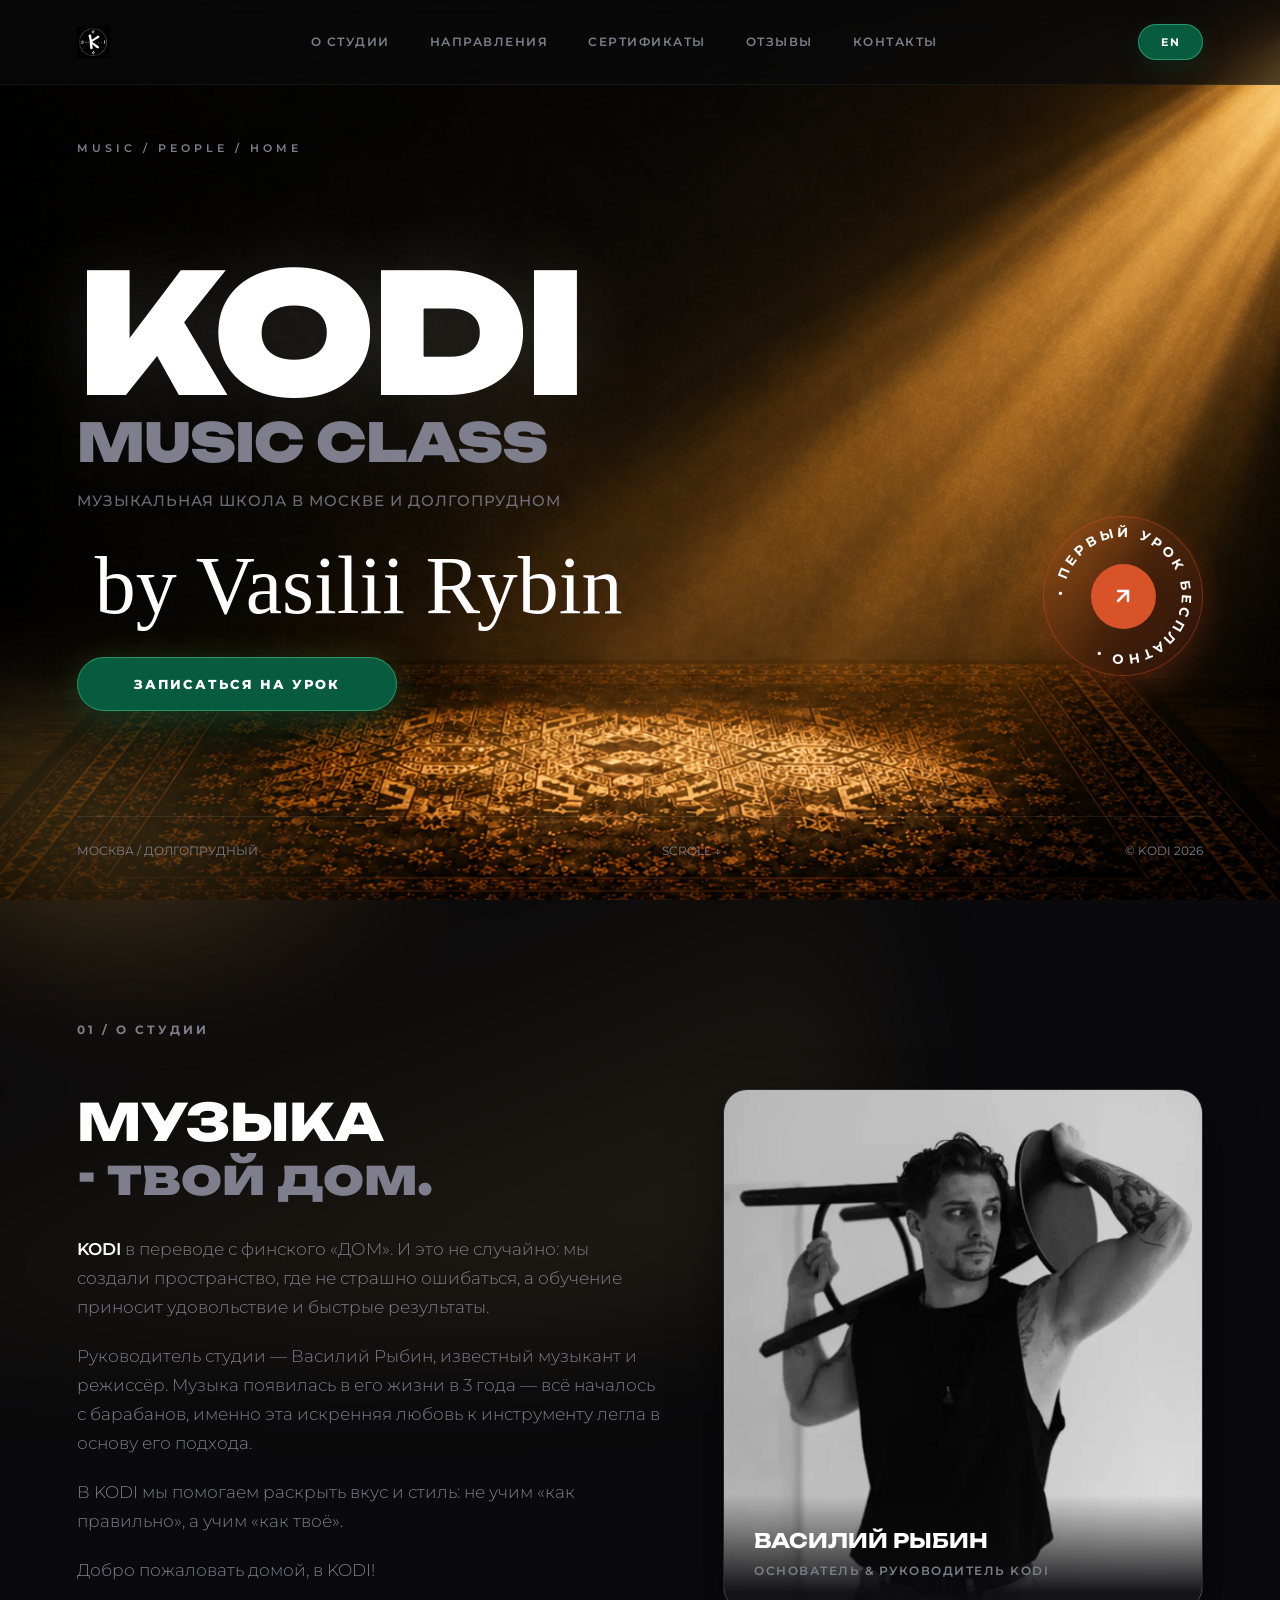
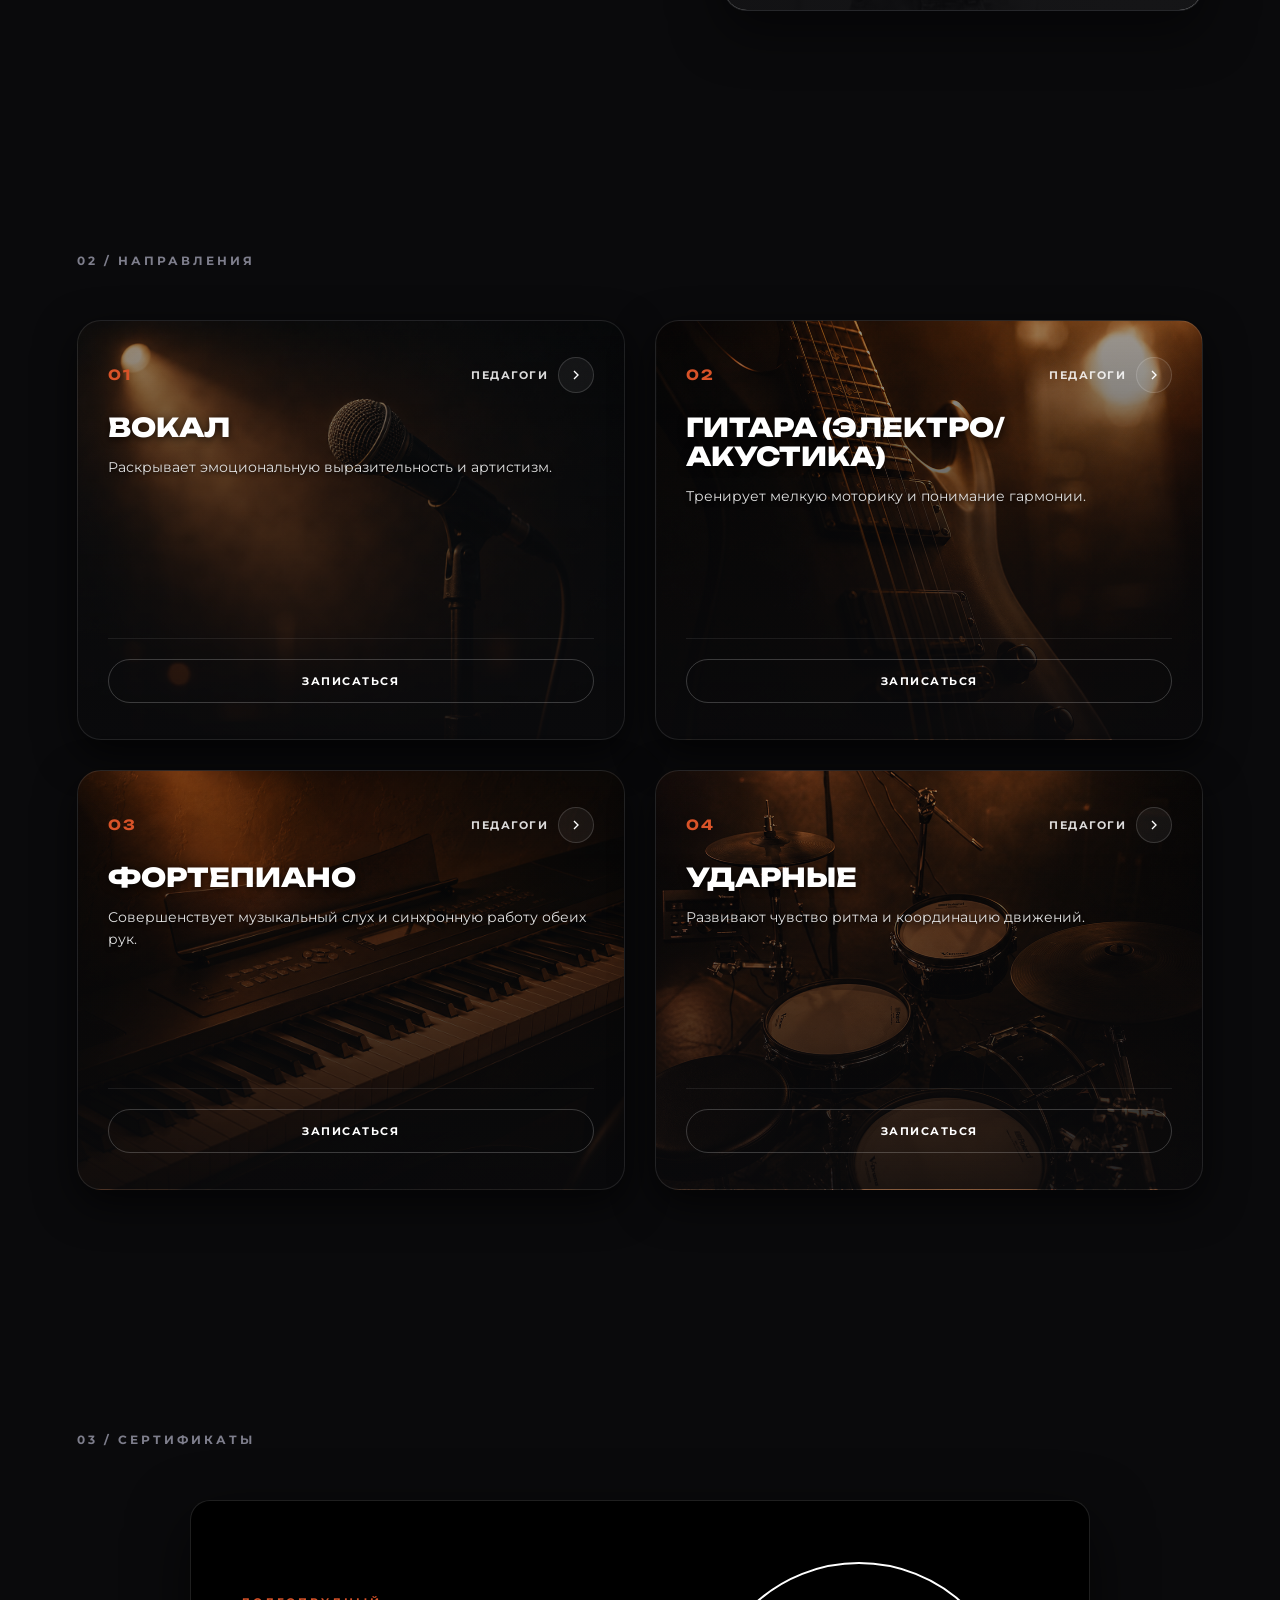
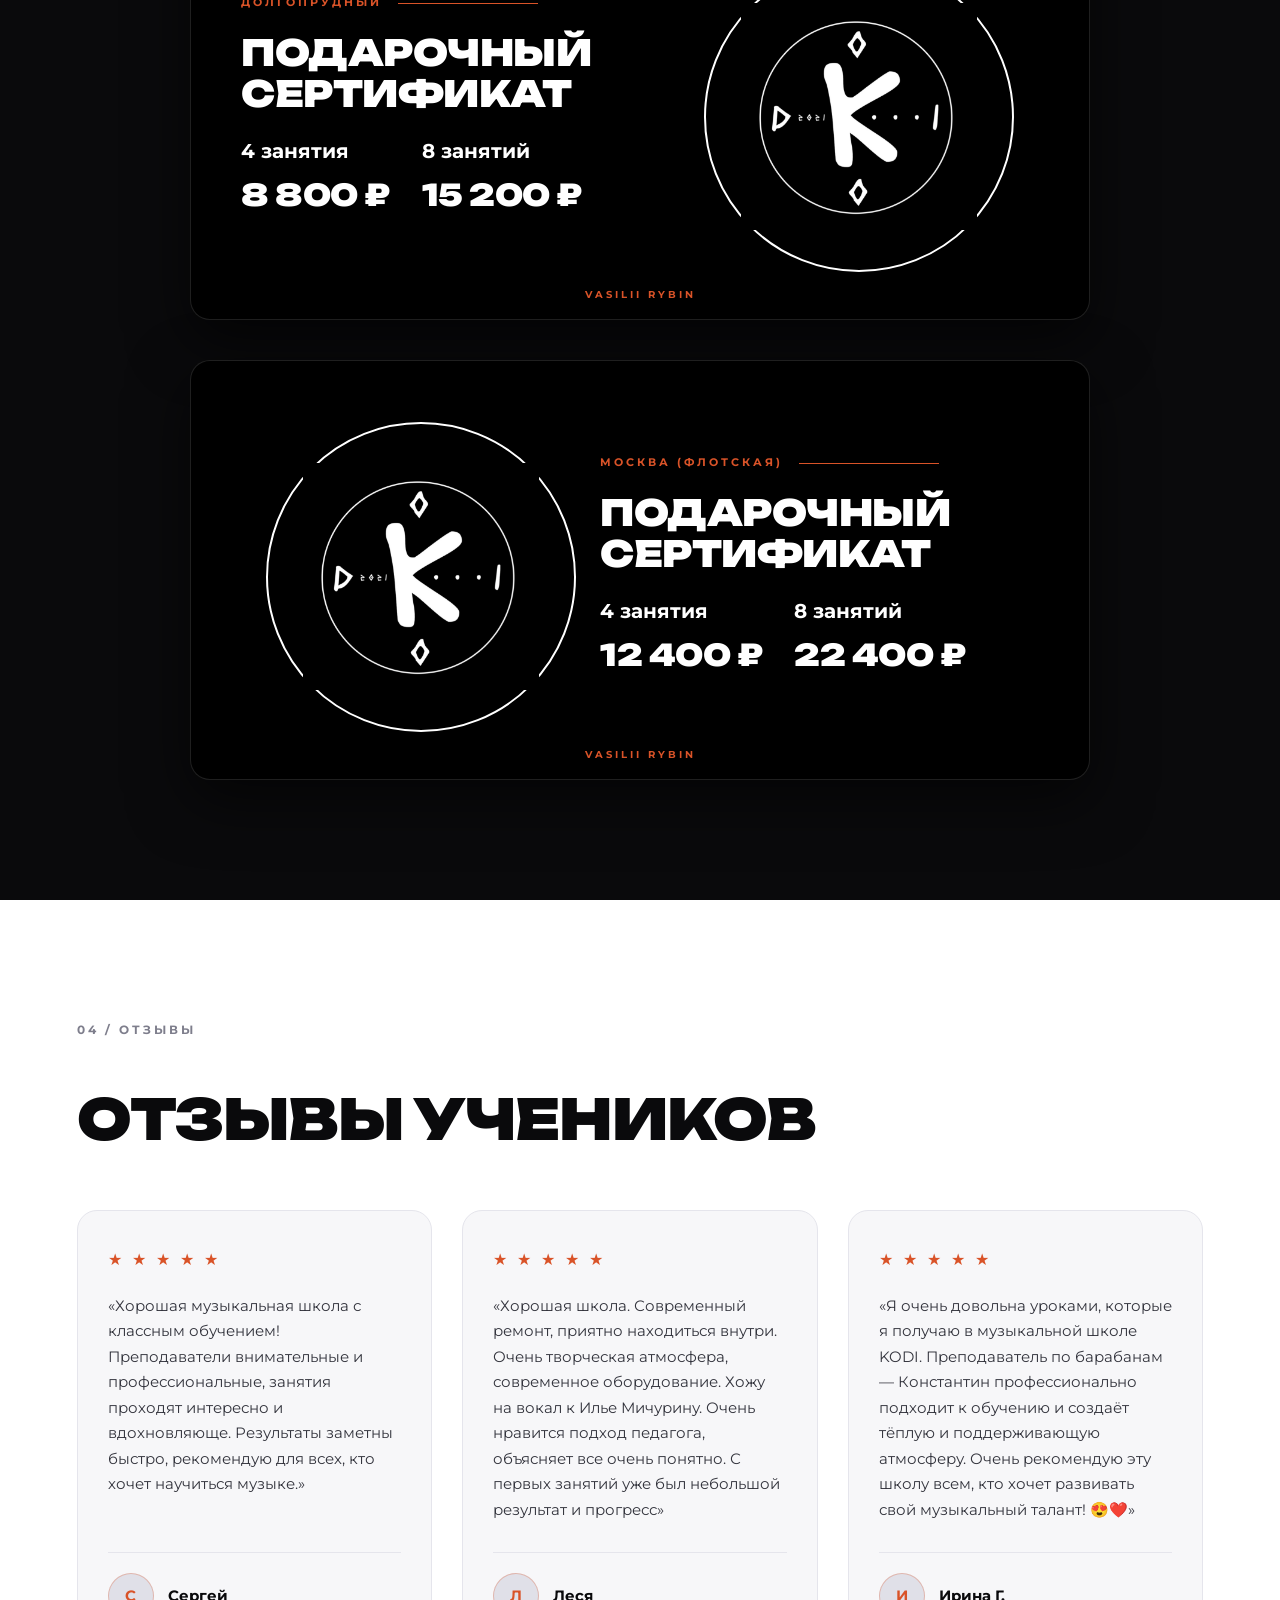
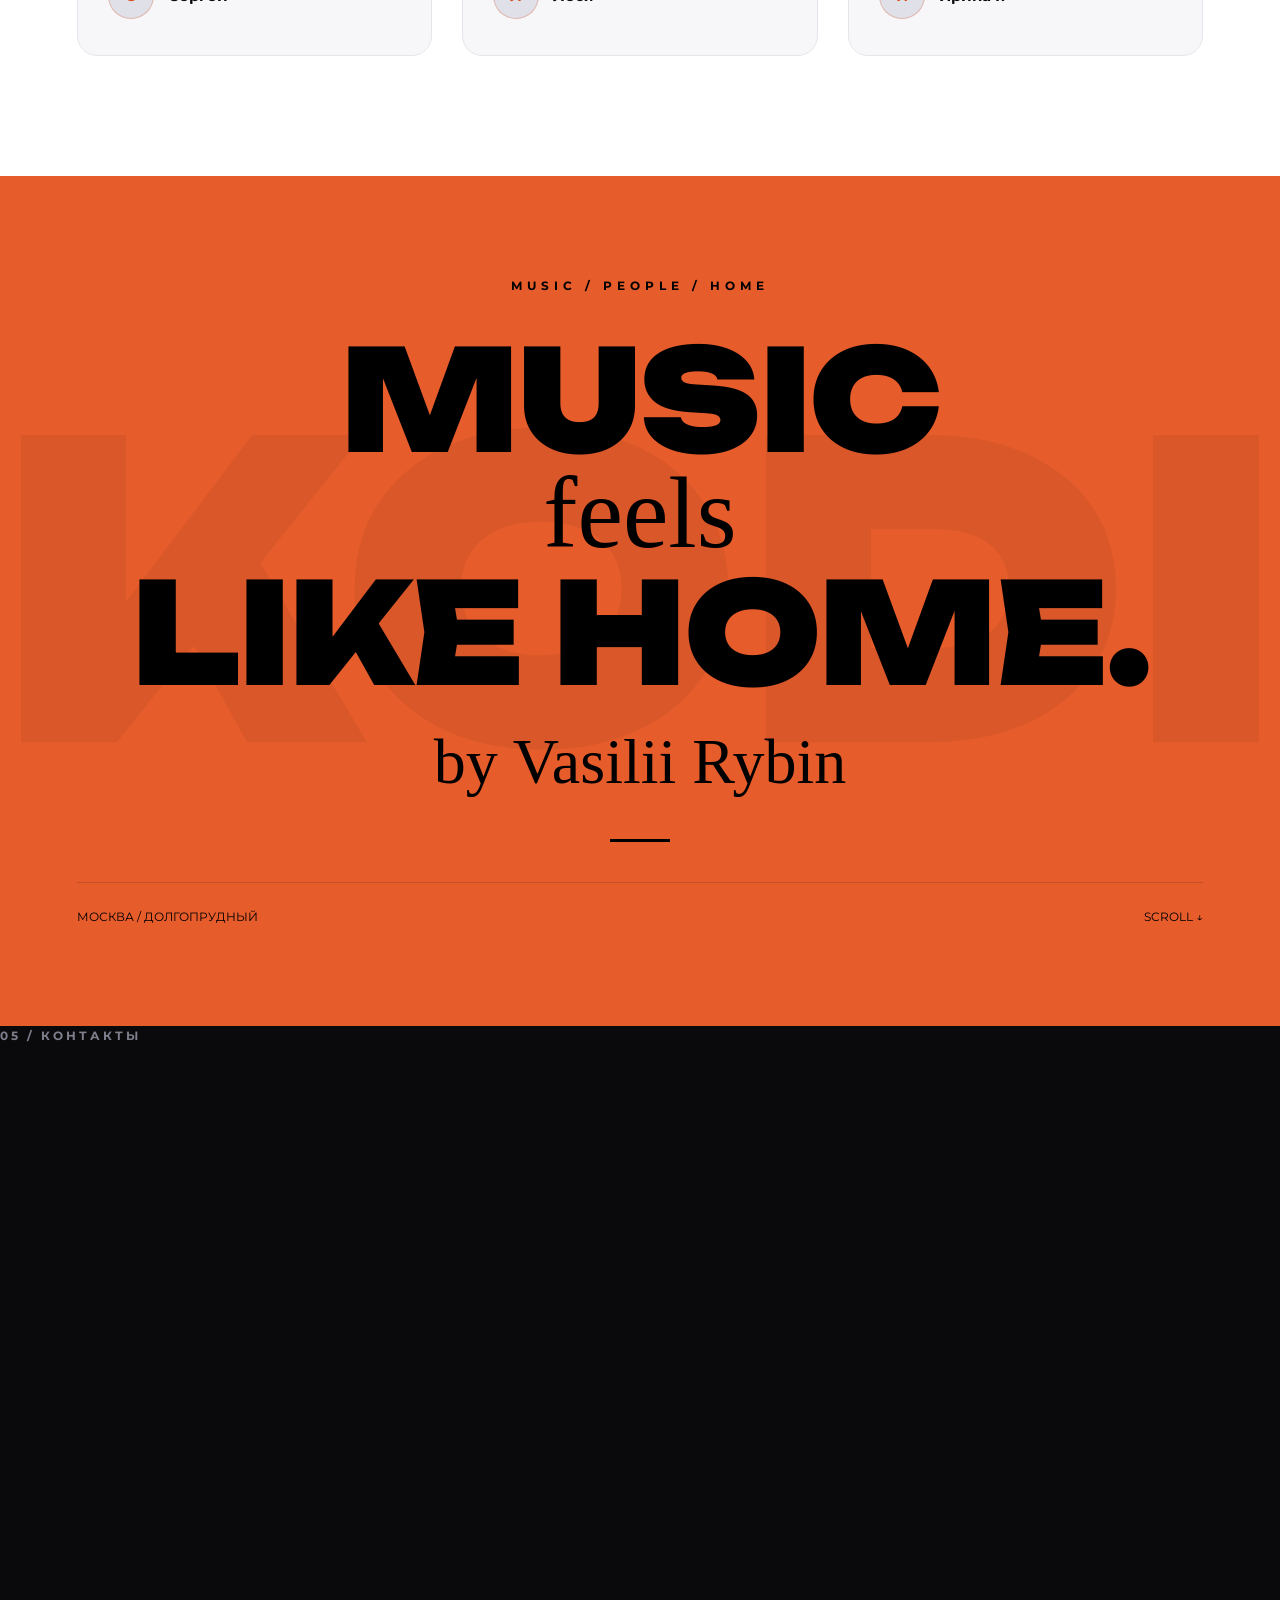
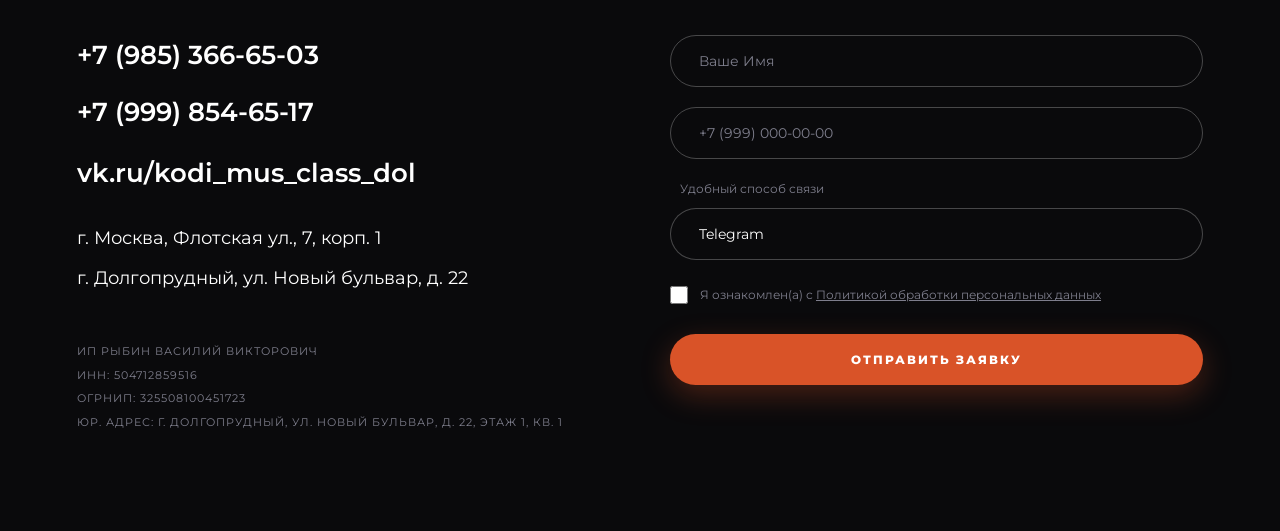
==== commit 1acd1fde: "final changes" ====
--- a/index.html
+++ b/index.html
@@ -9,6 +9,19 @@
     <link rel="preconnect" href="https://fonts.gstatic.com" crossorigin>
     <link href="https://fonts.googleapis.com/css2?family=Montserrat:wght@300;400;500;600;700;800&family=Unbounded:wght@700;800;900&display=swap" rel="stylesheet">
     <link rel="stylesheet" href="css/style.css">
+
+<script type="text/javascript">
+        (function(m,e,t,r,i,k,a){
+            m[i]=m[i]||function(){(m[i].a=m[i].a||[]).push(arguments)};
+            m[i].l=1*new Date();
+            for (var j = 0; j < document.scripts.length; j++) {if (document.scripts[j].src === r) { return; }}
+            k=e.createElement(t),a=e.getElementsByTagName(t)[0],k.async=1,k.src=r,a.parentNode.insertBefore(k,a)
+        })(window, document,'script','https://mc.yandex.ru/metrika/tag.js?id=112271681', 'ym');
+
+        ym(112271681, 'init', {ssr:true, webvisor:true, clickmap:true, ecommerce:"dataLayer", referrer: document.referrer, url: location.href, accurateTrackBounce:true, trackLinks:true});
+    </script>
+<noscript><div><img src="https://mc.yandex.ru/watch/112271681" style="position:absolute; left:-9999px;" alt="" /></div></noscript>
+
 </head>
 <body>
 
@@ -74,8 +87,7 @@
             </div>
         </section>
 
-        <!-- СЕКЦИЯ О СТУДИИ -->
-        <section class="about" id="about">
+<section class="about" id="about">
             <span class="section-label">01 / О СТУДИИ</span>
             <div class="about-grid">
                 <div class="about-info">
@@ -100,12 +112,11 @@
             </div>
         </section>
 
-        <!-- СЕКЦИЯ НАПРАВЛЕНИЯ -->
-        <section class="directions" id="directions">
+<section class="directions" id="directions">
             <span class="section-label">02 / НАПРАВЛЕНИЯ</span>
             <div class="directions-grid">
-                <!-- Вокал -->
-                <div class="flip-container">
+
+<div class="flip-container">
                     <div class="flip-card">
                         <div class="card-front card-front-vocal">
                             <div class="card-content">
@@ -157,8 +168,7 @@
                     </div>
                 </div>
 
-                <!-- Гитара / Укулеле -->
-                <div class="flip-container">
+<div class="flip-container">
                     <div class="flip-card">
                         <div class="card-front card-front-guitar">
                             <div class="card-content">
@@ -210,8 +220,7 @@
                     </div>
                 </div>
 
-                <!-- Фортепиано -->
-                <div class="flip-container">
+<div class="flip-container">
                     <div class="flip-card">
                         <div class="card-front card-front-piano">
                             <div class="card-content">
@@ -263,8 +272,7 @@
                     </div>
                 </div>
 
-                <!-- Барабаны -->
-                <div class="flip-container">
+<div class="flip-container">
                     <div class="flip-card">
                         <div class="card-front card-front-drums">
                             <div class="card-content">
@@ -318,12 +326,11 @@
             </div>
         </section>
 
-        <!-- СЕКЦИЯ СЕРТИФИКАТЫ -->
-        <section class="certificates" id="certificates">
+<section class="certificates" id="certificates">
             <span class="section-label">03 / СЕРТИФИКАТЫ</span>
             <div class="certificates-container">
-                <!-- Долгопрудный -->
-                <div class="cert-card-ref">
+
+<div class="cert-card-ref">
                     <div class="cert-text-col">
                         <div class="cert-header-line">
                             <span class="cert-header-title">ДОЛГОПРУДНЫЙ</span>
@@ -332,11 +339,11 @@
                         <h3 class="cert-main-title">ПОДАРОЧНЫЙ<br>СЕРТИФИКАТ</h3>
                         <div class="cert-prices-grid">
                             <div class="cert-price-item">
-                                <span style="font-size: 20px; font-weight: bold;">4 занятия</span>
+                                <span>4 занятия</span>
                                 <div class="cert-price-value-ref">8 800 ₽</div>
                             </div>
                             <div class="cert-price-item">
-                                <span style="font-size: 20px; font-weight: bold;">8 занятий</span>  
+                                <span>8 занятий</span>  
                                 <div class="cert-price-value-ref">15 200 ₽</div>
                             </div>
                         </div>
@@ -349,8 +356,7 @@
                     <div class="cert-author-footer">VASILII RYBIN</div>
                 </div>
 
-                <!-- Москва / Флотская -->
-                <div class="cert-card-ref reverse">
+<div class="cert-card-ref reverse">
                     <div class="cert-text-col">
                         <div class="cert-header-line">
                             <span class="cert-header-title">МОСКВА (ФЛОТСКАЯ)</span>
@@ -359,11 +365,11 @@
                         <h3 class="cert-main-title">ПОДАРОЧНЫЙ<br>СЕРТИФИКАТ</h3>
                         <div class="cert-prices-grid">
                             <div class="cert-price-item">
-                                <span style="font-size: 20px; font-weight: bold;">4 занятия</span>
+                                <span>4 занятия</span>
                                 <div class="cert-price-value-ref">12 400 ₽</div>
                             </div>
                             <div class="cert-price-item">
-                                <span style="font-size: 20px; font-weight: bold;">8 занятий</span>  
+                                <span>8 занятий</span>  
                                 <div class="cert-price-value-ref">22 400 ₽</div>
                             </div>
                         </div>
@@ -378,8 +384,7 @@
             </div>
         </section>
 
-        <!-- СЕКЦИЯ ОТЗЫВЫ -->
-        <section class="reviews-section" id="reviews">
+<section class="reviews-section" id="reviews">
             <span class="section-label">04 / ОТЗЫВЫ</span>
             <div class="reviews-header">
                 <h2 id="reviewsTitle">ОТЗЫВЫ УЧЕНИКОВ</h2>
@@ -426,8 +431,7 @@
             </div>
         </section>
 
-        <!-- СЕКЦИЯ ПОСТЕР -->
-        <section class="poster-banner" id="poster">
+<section class="poster-banner" id="poster">
             <div class="poster-top-tag">MUSIC / PEOPLE / HOME</div>
             <div class="poster-center-content">
                 <div class="poster-watermark">KODI</div>
@@ -437,15 +441,14 @@
                 <span class="poster-by">by Vasilii Rybin</span>
                 <div class="poster-divider"></div>
             </div>
-            <div class="hero-bottom" style="width: 100%; color: #000000; border-top-color: rgba(0,0,0,0.15);">
+            <div class="hero-bottom">
                 <span>МОСКВА / ДОЛГОПРУДНЫЙ</span>
                 <span>© KODI 2026</span>
             </div>
         </section>
 
-        <!-- СЕКЦИЯ КОНТАКТЫ -->
-        <section class="contacts-section" id="contacts">
-            <span class="section-label" style="padding-left: 6%;">05 / КОНТАКТЫ</span>
+<section class="contacts-section" id="contacts">
+            <span class="section-label">05 / КОНТАКТЫ</span>
             
             <div class="map-container" id="yandexMap"></div>
 
@@ -453,14 +456,14 @@
                 <div class="contacts-info">
                     <div class="contacts-block">
                         <div class="phone-item">
-                            <a href="tel:+79958842400" class="phone-number">+7 (985) 366-65-03</a>
+                            <a href="tel:+79853666503" class="phone-number">+7 (985) 366-65-03</a>
                         </div>
                         <div class="phone-item">
-                            <a href="tel:+79958842400" class="phone-number">+7 (999) 854-65-17</a>
-                        </div>
-                    </div>
-
-                    <a href="mailto:info@kodimusic.ru" class="contact-item-main">vk.ru/kodi_mus_class_dol</a>
+                            <a href="tel:+79998546517" class="phone-number">+7 (999) 854-65-17</a>
+                        </div>
+                    </div>
+
+                    <a href="https://vk.ru/kodi_mus_class_dol" class="contact-item-main">vk.ru/kodi_mus_class_dol</a>
 
                     <div class="contacts-address-group">
                         <div class="contact-address">г. Москва, Флотская ул., 7, корп. 1</div>
@@ -497,8 +500,7 @@
         </section>
     </main>
 
-    <!-- ВСПЛЫВАЮЩЕЕ ОКНО -->
-    <div class="modal-overlay" id="modalOverlay">
+<div class="modal-overlay" id="modalOverlay">
         <div class="modal-card">
             <button class="modal-close" id="modalClose">&times;</button>
             <h3 class="modal-title">БЕСПЛАТНЫЙ УРОК</h3>
@@ -547,19 +549,18 @@
         </div>
     </div>
 
-    <!-- МОДАЛЬНОЕ ОКНО ПОЛИТИКИ ОБРАБОТКИ ПЕРСОНАЛЬНЫХ ДАННЫХ -->
-    <div class="modal-overlay privacy-modal-overlay" id="privacyModal">
+<div class="modal-overlay privacy-modal-overlay" id="privacyModal">
         <div class="modal-card privacy-modal-card">
             <button class="modal-close privacy-modal-close" type="button">&times;</button>
             <h3 class="modal-title">Политика в отношении обработки персональных данных</h3>
             <div class="privacy-modal-body">
                 <p><strong>1. Общие положения</strong> Настоящая политика обработки персональных данных составлена в соответствии с требованиями Федерального закона от 27.07.2006. № 152-ФЗ «О персональных данных» (далее — Закон о персональных данных) и определяет порядок обработки персональных данных и меры по обеспечению безопасности персональных данных, предпринимаемые <strong>ИП Рыбиным Василием Викторовичем</strong> (ИНН 504712859516, ОГРНИП 325508100451723) (далее — Оператор).</p>
-                <p>1.1. Оператор ставит своей важнейшей целью и условием осуществления своей деятельности соблюдение прав и свобод человека и гражданина при обработке его персональных данных, в том числе защиты прав на неприкосновенность частной жизни, личную и семейную тайну.</p>
-                <p>1.2. Настоящая политика Оператора в отношении обработки персональных данных (далее — Политика) применяется ко всей информации, которую Оператор может получить о посетителях веб-сайта <a href="https://kodi_music_class.ru" target="_blank" rel="noopener"><strong>https://kodi_music_class.ru</strong></a>.</p>
-
+                <p>1.1. Администратором (владельцем) веб-сайта и доменного имени является физическое лицо (Титова Д. А.). Права на использование веб-сайта, сбор и обработку поступающих заявок переданы Оператору (ИП Рыбин В. В.) на законных основаниях.</p>
+                <p>1.2. Оператор ставит своей важнейшей целью и условием осуществления своей деятельности соблюдение прав и свобод человека и гражданина при обработке его персональных данных, в том числе защиты прав на неприкосновенность частной жизни, личную и семейную тайну.</p>
+                <p>1.3. Настоящая политика Оператора в отношении обработки персональных данных (далее — Политика) применяется ко всей информации, которую Оператор может получить о посетителях веб-сайта <a href="https://kodi-music-class.ru" target="_blank" rel="noopener"><strong>https://kodi-music-class.ru</strong></a>.</p>
                 <h4>2. Основные понятия</h4>
                 <p>2.1. Веб-сайт — совокупность графических и информационных материалов, а также программ для ЭВМ и баз данных, обеспечивающих их доступность в сети интернет по сетевому адресу <a href="https://kodi_music_class.ru" target="_blank" rel="noopener"><strong>https://kodi_music_class.ru</strong></a>.</p>
-                <p>2.2. Пользователь — любой посетитель веб-сайта <a href="https://kodi_music_class.ru" target="_blank" rel="noopener"><strong>https://kodi_music_class.ru</strong></a>.</p>
+                <p>2.2. Пользователь — любой посетитель веб-сайта <a href="https://kodi-music-class.ru" target="_blank" rel="noopener"><strong>https://kodi-music-class.ru</strong></a>.</p>
                 <p>2.3. Персональные данные — любая информация, относящаяся прямо или косвенно к определенному или определяемому Пользователю веб-сайта.</p>
                 <p>2.4. Обработка персональных данных — любое действие (операция) или совокупность действий, совершаемых с использованием средств автоматизации или без использования таких средств с персональными данными (сбор, запись, систематизация, накопление, хранение, уточнение, извлечение, использование, передача, удаление, уничтожение).</p>
 
@@ -589,13 +590,12 @@
                 <h4>7. Заключительные положения</h4>
                 <p>7.1. Пользователь может получить любые разъяснения по вопросам обработки его персональных данных, обратившись к Оператору через официальное сообщество ВКонтакте: <strong>vk.ru/kodi_mus_class_dol</strong>.</p>
                 <p>7.2. В данном документе отражаются любые изменения политики обработки персональных данных Оператором. Политика действует бессрочно до замены ее новой версией.</p>
-                <p>7.3. Актуальная версия Политики в свободном доступе расположена в сети Интернет по адресу <a href="https://kodi_music_class.ru/privacy/" target="_blank" rel="noopener"><strong>https://kodi_music_class.ru/privacy/</strong></a> (или в футере сайта).</p>
+                <p>7.3. Актуальная версия Политики в свободном доступе в футере сайта.</p>
             </div>
         </div>
     </div>
 
     <script>
-    // Дополнительная логика: политика и единое переключение языка для всего сайта.
     (function () {
         const privacyModal = document.getElementById('privacyModal');
         const languageSwitch = document.getElementById('languageSwitch');
@@ -827,7 +827,6 @@
                 if (backHeader) backHeader.textContent = t.teachers.toUpperCase();
             });
 
-            // Сохраняем выбранный язык после перезагрузки.
             try { localStorage.setItem('kodi-language', lang); } catch (e) {}
         }
 
@@ -845,4 +844,4 @@
     <script src="https://api-maps.yandex.ru/2.1/?lang=ru_RU" type="text/javascript"></script>
     <script src="js/main.js"></script>
 </body>
-</html>+</html>
--- a/css/style.css
+++ b/css/style.css
@@ -29,7 +29,6 @@
     overflow-x: hidden;
 }
 
-/* HEADER */
 .header {
     position: fixed;
     top: 0;
@@ -77,7 +76,6 @@
 }
 .language-switch:hover { background: #08734f; transform: translateY(-1px); }
 
-/* HERO SECTION */
 .hero {
     min-height: 100vh;
     display: flex;
@@ -257,7 +255,6 @@
     margin-bottom: 50px; display: block; 
 }
 
-/* ABOUT SECTION */
 .about::before {
     content: '';
     position: absolute;
@@ -348,7 +345,6 @@
 .founder-name { font-family: var(--font-unbounded); font-size: 20px; font-weight: 700; color: var(--text-white); text-transform: uppercase; }
 .founder-role { font-size: 12px; letter-spacing: 1.5px; color: var(--text-muted); text-transform: uppercase; font-weight: 600; }
 
-/* DIRECTIONS SECTION */
 .directions-grid {
     display: grid;
     grid-template-columns: repeat(2, 1fr);
@@ -358,8 +354,10 @@
 }
 
 .flip-container {
-    perspective: 1200px;
+    perspective: 1400px;
+    -webkit-perspective: 1400px;
     min-height: 420px;
+    height: 420px;
 }
 
 .flip-card {
@@ -368,7 +366,7 @@
     position: relative;
     transform-style: preserve-3d;
     -webkit-transform-style: preserve-3d;
-    transition: transform 0.8s cubic-bezier(0.175, 0.885, 0.32, 1.275);
+    transition: transform 0.7s cubic-bezier(0.2, 0.75, 0.25, 1);
 }
 
 .flip-container.flipped .flip-card {
@@ -377,20 +375,21 @@
 
 .card-front, .card-back {
     position: absolute;
+    inset: 0;
     width: 100%;
     height: 100%;
-    top: 0; left: 0;
     backface-visibility: hidden !important;
     -webkit-backface-visibility: hidden !important;
     background-color: #141518 !important;
-    border: 1px solid rgba(255, 255, 255, 0.08);
+    border: 1px solid rgba(255, 255, 255, 0.1);
     border-radius: 24px;
     padding: 36px 30px;
+    opacity: 1;
     display: flex;
     flex-direction: column;
     justify-content: space-between;
     overflow: hidden;
-    box-shadow: 0 10px 30px rgba(0,0,0,0.6);
+    box-shadow: 0 14px 40px rgba(0, 0, 0, 0.65);
     transition: border-color 0.4s ease, box-shadow 0.4s ease;
 }
 
@@ -437,7 +436,37 @@
 .card-back {
     z-index: 1;
     transform: rotateY(180deg);
-    border-color: rgba(217, 83, 40, 0.3);
+    background: #141518;
+    border-color: rgba(217, 83, 40, 0.45);
+}
+
+.flip-container.flipped .card-front {
+    pointer-events: none;
+}
+
+.flip-container:not(.flipped) .card-back {
+    pointer-events: none;
+}
+
+.flip-toggle {
+    cursor: pointer;
+    user-select: none;
+    -webkit-user-select: none;
+    touch-action: manipulation;
+}
+
+.flip-arrow-btn {
+    touch-action: manipulation;
+}
+
+.teacher-info h4 {
+    color: #ffffff;
+    opacity: 1;
+}
+
+.teacher-info p {
+    color: #a3a3ad;
+    opacity: 1;
 }
 
 .card-front::before, .card-back::before {
@@ -613,7 +642,6 @@
     color: var(--text-muted);
 }
 
-/* CERTIFICATES SECTION */
 .certificates-container {
     display: flex;
     flex-direction: column;
@@ -700,6 +728,11 @@
     display: flex;
     flex-direction: column;
     gap: 4px;
+}
+
+.cert-price-item > span {
+    font-size: 20px;
+    font-weight: bold;
 }
 
 .cert-subtitle-script {
@@ -763,7 +796,6 @@
     z-index: 2;
 }
 
-/* REVIEWS SECTION */
 .reviews-section {
     background-color: #ffffff;
     color: #0a0a0c;
@@ -859,7 +891,6 @@
     color: #7e7e8c;
 }
 
-/* ORANGE POSTER SECTION */
 .poster-banner {
     background-color: var(--poster-bright-orange);
     min-height: 80vh;
@@ -871,6 +902,12 @@
     text-align: center;
     position: relative;
     overflow: hidden;
+}
+
+.poster-banner .hero-bottom {
+    width: 100%;
+    color: #000000;
+    border-top-color: rgba(0, 0, 0, 0.15);
 }
 
 .poster-top-tag {
@@ -940,7 +977,6 @@
     margin: 25px auto 0;
 }
 
-/* CONTACTS & MAP SECTION */
 .contacts-section {
     position: relative;
     background-color: var(--bg-main);
@@ -1137,32 +1173,50 @@
     transform: translateY(-2px);
 }
 
-/* MODAL WINDOW */
 .modal-overlay {
-    position: fixed; top: 0; left: 0;
-    width: 100vw; height: 100vh;
-    background: rgba(0, 0, 0, 0.75);
+    position: fixed;
+    inset: 0;
+    width: 100%;
+    height: 100dvh;
+    background: rgba(0, 0, 0, 0.78);
     backdrop-filter: blur(10px);
+    -webkit-backdrop-filter: blur(10px);
     z-index: 2000;
-    display: flex; align-items: center; justify-content: center;
+    display: flex;
+    align-items: center;
+    justify-content: center;
     padding: 20px;
-    opacity: 0; visibility: hidden;
+    opacity: 0;
+    visibility: hidden;
+    pointer-events: none;
+    overflow-y: auto;
     transition: opacity 0.3s ease, visibility 0.3s ease;
 }
 
-.modal-overlay.active { opacity: 1; visibility: visible; }
+.modal-overlay.active {
+    opacity: 1;
+    visibility: visible;
+    pointer-events: auto;
+}
 
 .modal-card {
-    background-color: #121316;
-    border: 1px solid rgba(255, 255, 255, 0.08);
+    position: relative;
+    width: min(100%, 460px);
+    max-height: calc(100dvh - 40px);
+    margin: auto;
+    padding: 40px 32px;
+    overflow-y: auto;
+    background: #121316;
+    border: 1px solid rgba(255, 255, 255, 0.1);
     border-radius: 28px;
-    width: 100%; max-width: 460px;
-    padding: 40px 32px; position: relative;
-    box-shadow: 0 25px 60px rgba(0,0,0,0.8);
-    transform: translateY(20px); transition: transform 0.3s ease;
-}
-
-.modal-overlay.active .modal-card { transform: translateY(0); }
+    box-shadow: 0 25px 60px rgba(0, 0, 0, 0.8);
+    transform: translateY(18px) scale(0.98);
+    transition: transform 0.3s ease;
+}
+
+.modal-overlay.active .modal-card {
+    transform: translateY(0) scale(1);
+}
 
 .modal-close {
     position: absolute; top: 24px; right: 24px;
@@ -1192,25 +1246,35 @@
 }
 
 .form-control {
-    width: 100%; background-color: #1a1b20;
-    border: 1px solid rgba(255, 255, 255, 0.08);
-    border-radius: 12px; padding: 14px 16px;
-    color: var(--text-white); font-family: var(--font-montserrat);
-    font-size: 14px; outline: none;
-    transition: border-color 0.2s ease, background-color 0.2s ease;
+    width: 100%;
+    min-height: 48px;
+    padding: 12px 18px;
+    background-color: #1a1b20;
+    border: 1px solid rgba(255, 255, 255, 0.12);
+    border-radius: 12px;
+    color: var(--text-white);
+    font-family: var(--font-montserrat);
+    font-size: 14px;
+    outline: none;
+    transition: border-color 0.25s ease, background-color 0.25s ease;
 }
 
 .form-control:focus {
-    border-color: rgba(255, 255, 255, 0.3); background-color: #202228;
+    border-color: rgba(255, 255, 255, 0.35);
+    background-color: #202228;
 }
 
 .form-control::placeholder { color: #52545d; }
 
 select.form-control {
-    appearance: none;
+    -webkit-appearance: none !important;
+    -moz-appearance: none !important;
+    appearance: none !important;
     background-image: url("data:image/svg+xml,%3Csvg xmlns='http://www.w3.org/2000/svg' width='12' height='8' viewBox='0 0 12 8' fill='none'%3E%3Cpath d='M1 1.5L6 6.5L11 1.5' stroke='%25237E7E8C' stroke-width='1.5' stroke-linecap='round' stroke-linejoin='round'/%3E%3C/svg%3E");
-    background-repeat: no-repeat; background-position: right 16px center;
-    padding-right: 40px; cursor: pointer;
+    background-repeat: no-repeat;
+    background-position: right 16px center;
+    padding-right: 40px;
+    cursor: pointer;
 }
 
 .modal-submit {
@@ -1223,7 +1287,18 @@
 
 .modal-submit:hover { background-color: #e5e5e5; transform: translateY(-1px); }
 
-/* PRIVACY MODAL STYLES */
+.modal-card select {
+    display: block;
+    width: 100%;
+    color-scheme: dark;
+}
+
+.modal-card select option,
+.form-control option {
+    color: #ffffff;
+    background: #141518;
+}
+
 .privacy-modal-card {
     max-width: 600px;
     max-height: 80vh;
@@ -1265,7 +1340,6 @@
     border-radius: 10px;
 }
 
-/* MEDIA QUERIES */
 @media (max-width: 900px) {
     .nav { display: none; }
     .about-grid { grid-template-columns: 1fr; gap: 40px; }
@@ -1310,7 +1384,6 @@
     }
 }
 
-/* MOBILE KODI */
 .header-actions {
     display: flex;
     align-items: center;
@@ -1486,195 +1559,6 @@
 @media (prefers-reduced-motion:reduce) {
     *,*::before,*::after { scroll-behavior:auto !important; animation-duration:.01ms !important; transition-duration:.01ms !important; }
 }
-.flip-container {
-    min-height: 420px;
-    height: 420px;
-    perspective: 1400px;
-    -webkit-perspective: 1400px;
-}
-
-.flip-card {
-    position: relative;
-    width: 100%;
-    height: 100%;
-    transform-style: preserve-3d;
-    -webkit-transform-style: preserve-3d;
-    transition: transform 0.7s cubic-bezier(0.2, 0.75, 0.25, 1);
-}
-
-.flip-container.flipped .flip-card {
-    transform: rotateY(180deg);
-}
-
-.card-front,
-.card-back {
-    position: absolute;
-    inset: 0;
-    width: 100%;
-    height: 100%;
-
-    backface-visibility: hidden;
-    -webkit-backface-visibility: hidden;
-
-    border: 1px solid rgba(255, 255, 255, 0.1);
-    border-radius: 24px;
-    padding: 36px 30px;
-
-    opacity: 1;
-    overflow: hidden;
-
-    display: flex;
-    flex-direction: column;
-    justify-content: space-between;
-
-    box-shadow: 0 14px 40px rgba(0, 0, 0, 0.65);
-}
-
-.card-front {
-    z-index: 2;
-    transform: rotateY(0deg);
-}
-
-.card-back {
-    z-index: 1;
-    transform: rotateY(180deg);
-
-    /* Полностью непрозрачная обратная сторона */
-    background: #141518;
-    background-color: #141518;
-    opacity: 1;
-
-    border-color: rgba(217, 83, 40, 0.45);
-}
-
-.flip-container.flipped .card-front {
-    pointer-events: none;
-}
-
-.flip-container:not(.flipped) .card-back {
-    pointer-events: none;
-}
-
-.flip-toggle {
-    cursor: pointer;
-    user-select: none;
-    -webkit-user-select: none;
-    touch-action: manipulation;
-}
-
-.flip-arrow-btn {
-    touch-action: manipulation;
-}
-
-.teacher-info h4 {
-    color: #ffffff;
-    opacity: 1;
-}
-
-.teacher-info p {
-    color: #a3a3ad;
-    opacity: 1;
-}
-
-
-/* =========================================================
-   ИСПРАВЛЕНИЯ МОДАЛЬНЫХ ОКОН
-   ========================================================= */
-
-.modal-overlay {
-    position: fixed;
-    inset: 0;
-    width: 100%;
-    height: 100%;
-    height: 100dvh;
-
-    z-index: 2000;
-
-    display: flex;
-    align-items: center;
-    justify-content: center;
-
-    padding: 20px;
-
-    background: rgba(0, 0, 0, 0.78);
-    backdrop-filter: blur(10px);
-    -webkit-backdrop-filter: blur(10px);
-
-    opacity: 0;
-    visibility: hidden;
-    pointer-events: none;
-
-    overflow-y: auto;
-
-    transition:
-        opacity 0.3s ease,
-        visibility 0.3s ease;
-}
-
-.modal-overlay.active {
-    opacity: 1;
-    visibility: visible;
-    pointer-events: auto;
-}
-
-.modal-card {
-    position: relative;
-
-    width: min(100%, 460px);
-    max-height: calc(100dvh - 40px);
-    margin: auto;
-
-    padding: 40px 32px;
-    overflow-y: auto;
-
-    background: #121316;
-    border: 1px solid rgba(255, 255, 255, 0.1);
-    border-radius: 28px;
-    box-shadow: 0 25px 60px rgba(0, 0, 0, 0.8);
-
-    transform: translateY(18px) scale(0.98);
-    transition: transform 0.3s ease;
-}
-
-.modal-overlay.active .modal-card {
-    transform: translateY(0) scale(1);
-}
-
-.modal-card select {
-    display: block;
-    width: 100%;
-    color-scheme: dark;
-}
-
-.modal-card select option,
-.form-control option {
-    color: #ffffff;
-    background: #1a1b20;
-}
-
-.form-control {
-    min-height: 48px;
-}
-
-select.form-control {
-    appearance: auto;
-    -webkit-appearance: menulist;
-    background-image: none;
-    padding-right: 16px;
-    cursor: pointer;
-}
-
-
-/* Не позволяем фону прокручиваться под модальным окном */
-body.modal-open {
-    overflow: hidden;
-}
-
-
-/* =========================================================
-   МОБИЛЬНАЯ ВЕРСИЯ
-   ========================================================= */
-
 @media (max-width: 900px) {
     .header {
         padding: 14px 18px;
@@ -1752,11 +1636,6 @@
         border-radius: 20px;
     }
 
-    /*
-       Модальное окно всегда располагается по центру.
-       margin:auto дополнительно удерживает его по центру,
-       если содержимое становится выше доступной области.
-    */
     .modal-overlay {
         align-items: center;
         justify-content: center;
@@ -1809,44 +1688,7 @@
         padding: 28px 16px 20px;
     }
 }
-/* Удаляем старое переопределение и задаем единый стиль для инпутов и селектов */
-.modal-card .form-control {
-    width: 100%;
-    min-height: 48px;
-    padding: 12px 18px;
-    background-color: #1a1b20;
-    border: 1px solid rgba(255, 255, 255, 0.12);
-    border-radius: 12px;
-    color: var(--text-white);
-    font-family: var(--font-montserrat);
-    font-size: 14px;
-    outline: none;
-    transition: border-color 0.25s ease, background-color 0.25s ease;
-}
-
-/* Полный сброс нативных стилей <select> */
-.modal-card select.form-control {
-    -webkit-appearance: none !important;
-    -moz-appearance: none !important;
-    appearance: none !important;
-    
-    padding-right: 40px;
-    cursor: pointer;
-    
-    /* Добавляем единую аккуратную стрелку вместо системных двойных */
-    background-image: url("data:image/svg+xml,%3Csvg xmlns='http://www.w3.org/2000/svg' width='12' height='8' viewBox='0 0 12 8' fill='none'%3E%3Cpath d='M1 1.5L6 6.5L11 1.5' stroke='%25237E7E8C' stroke-width='1.5' stroke-linecap='round' stroke-linejoin='round'/%3E%3C/svg%3E");
-    background-repeat: no-repeat;
-    background-position: right 16px center;
-}
-
-/* Эффект при фокусе */
-.modal-card .form-control:focus {
-    border-color: rgba(255, 255, 255, 0.35);
-    background-color: #202228;
-}
-
-/* Стиль раскрывающегося списка выпадашки */
-.modal-card select.form-control option {
-    background-color: #141518;
-    color: #ffffff;
+
+body.modal-open {
+    overflow: hidden;
 }
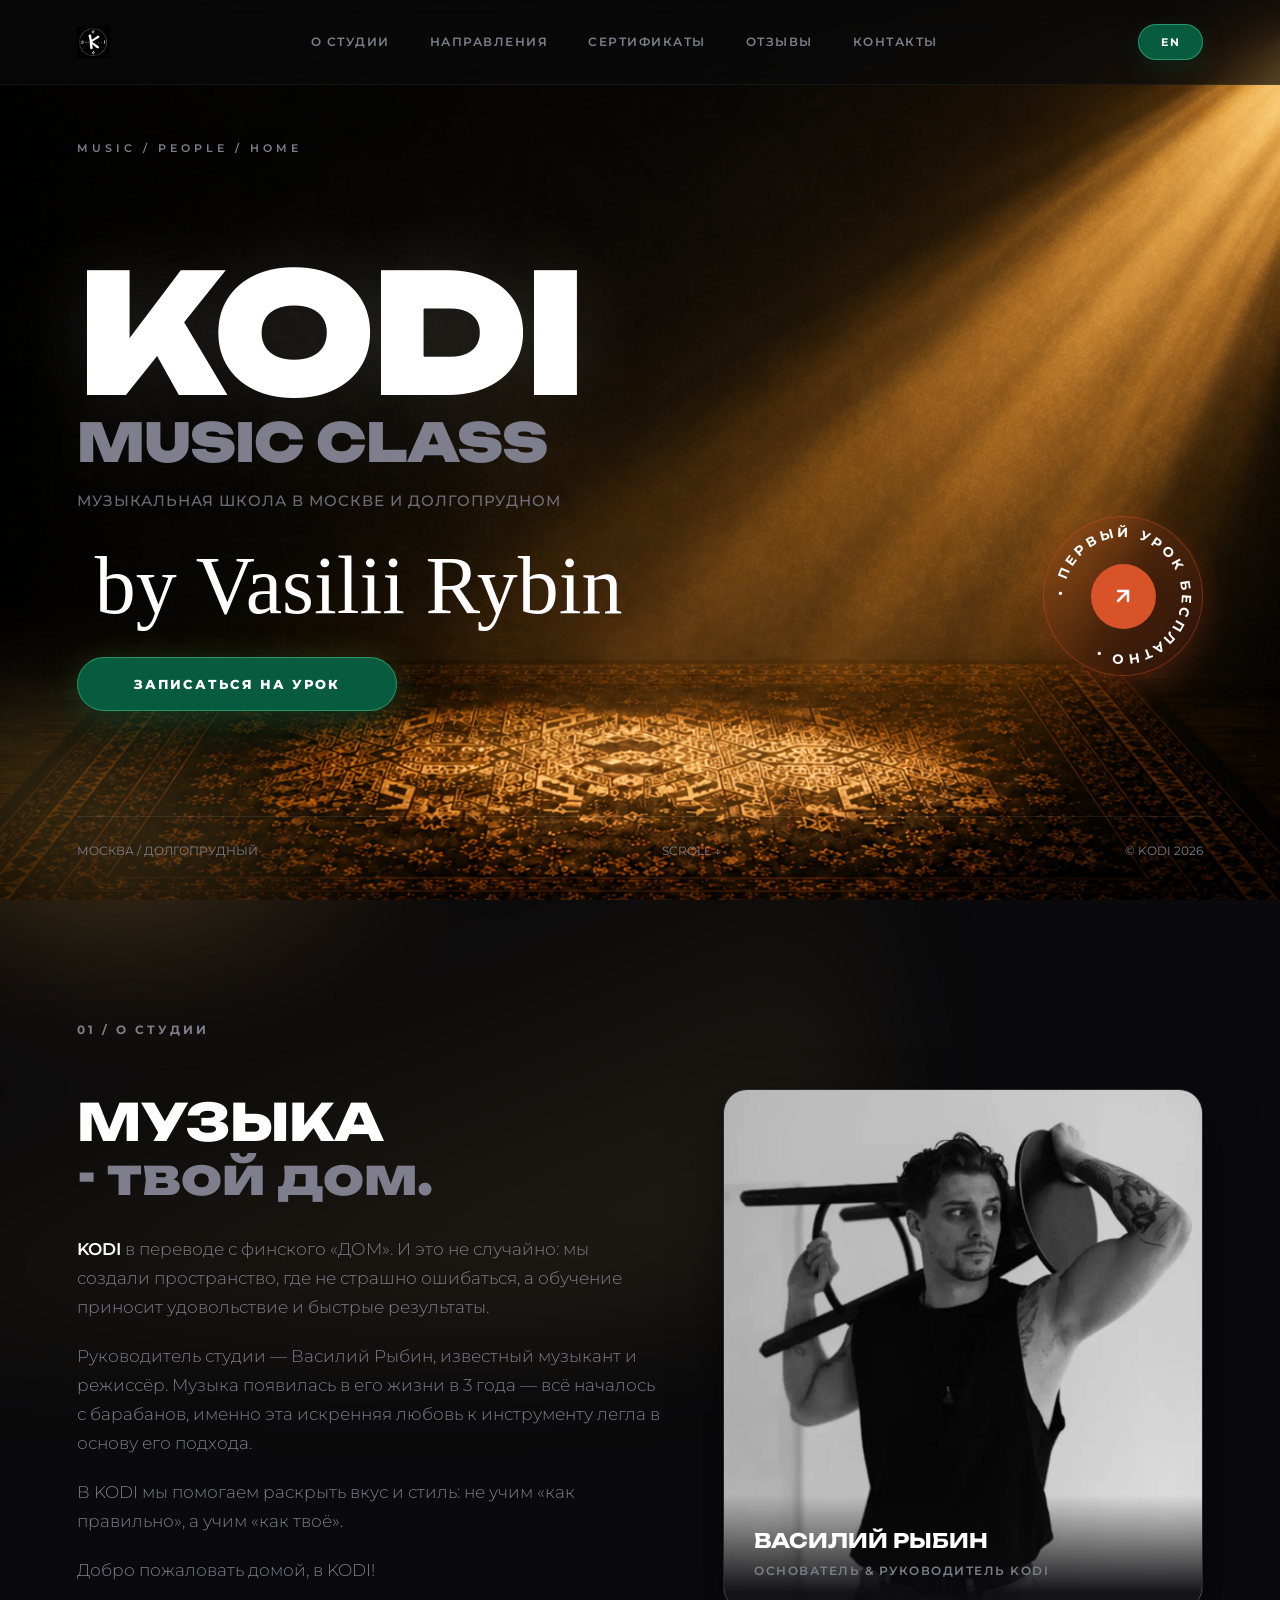
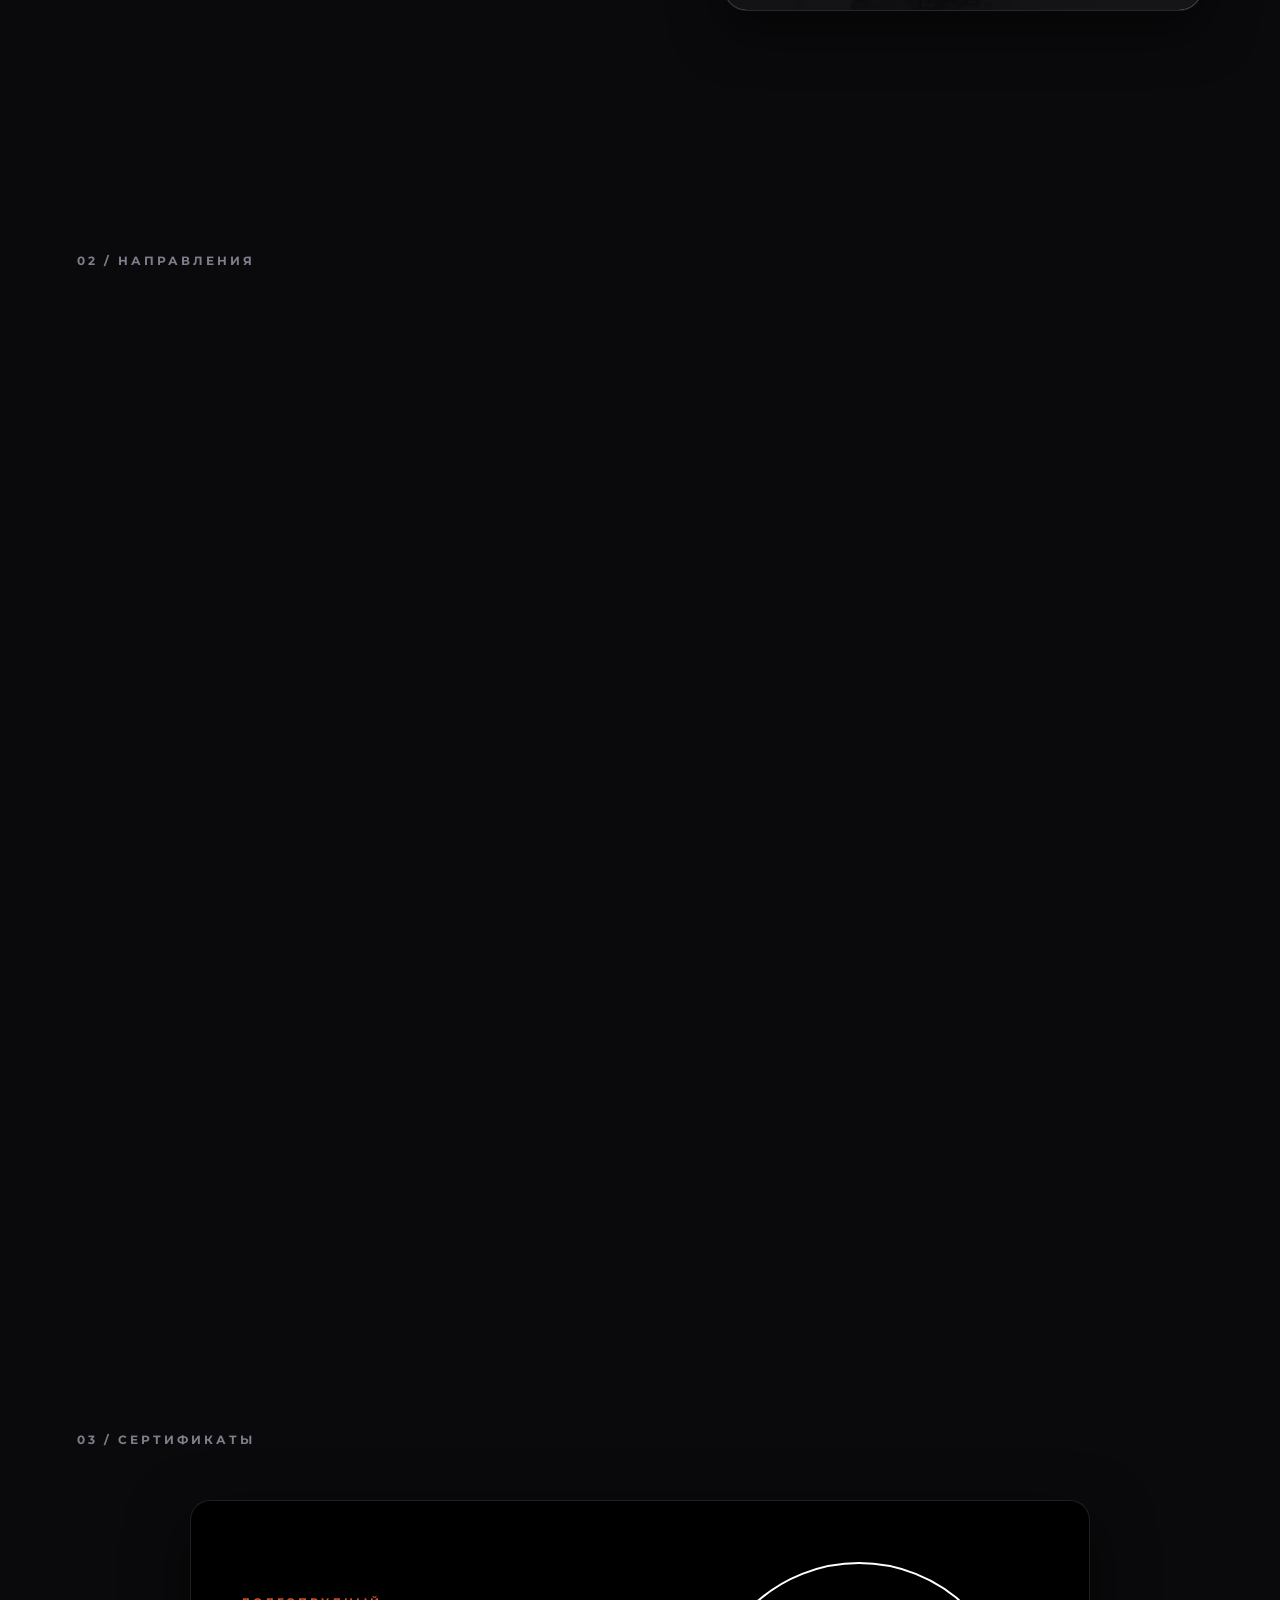
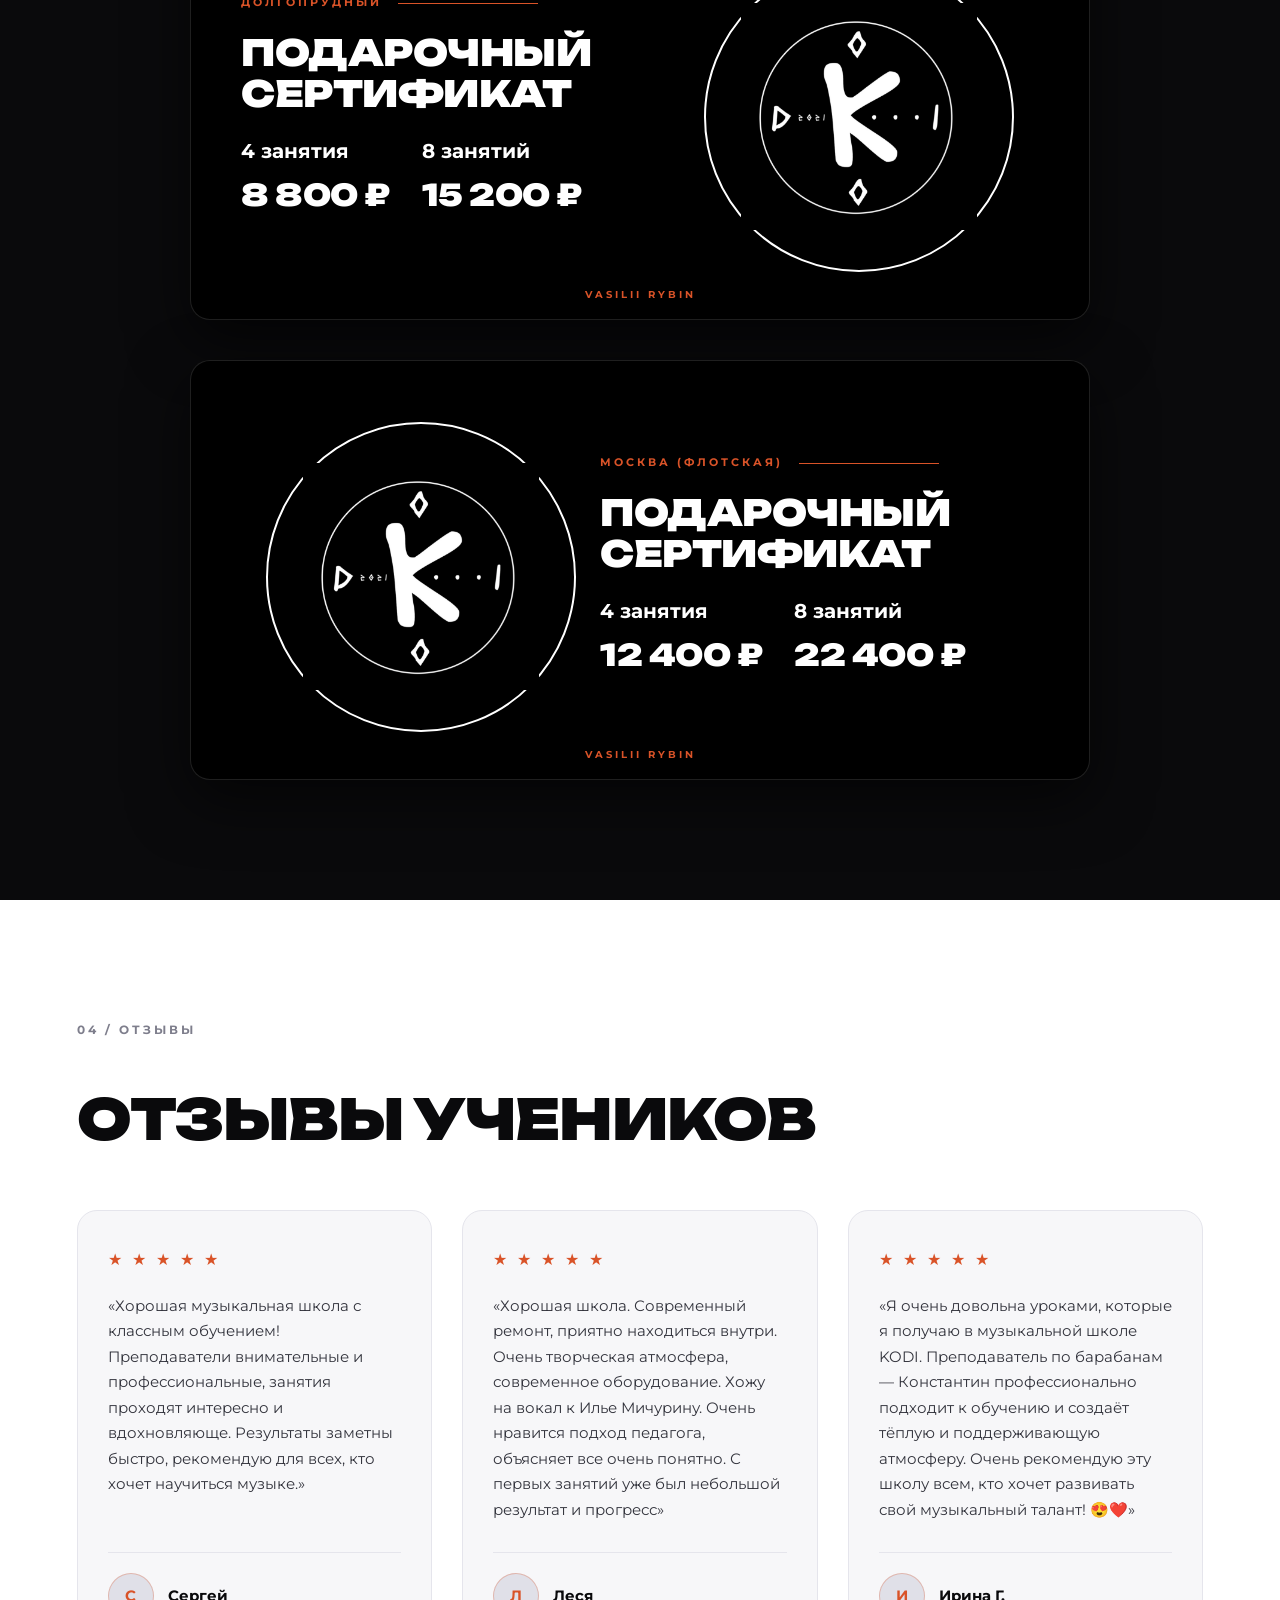
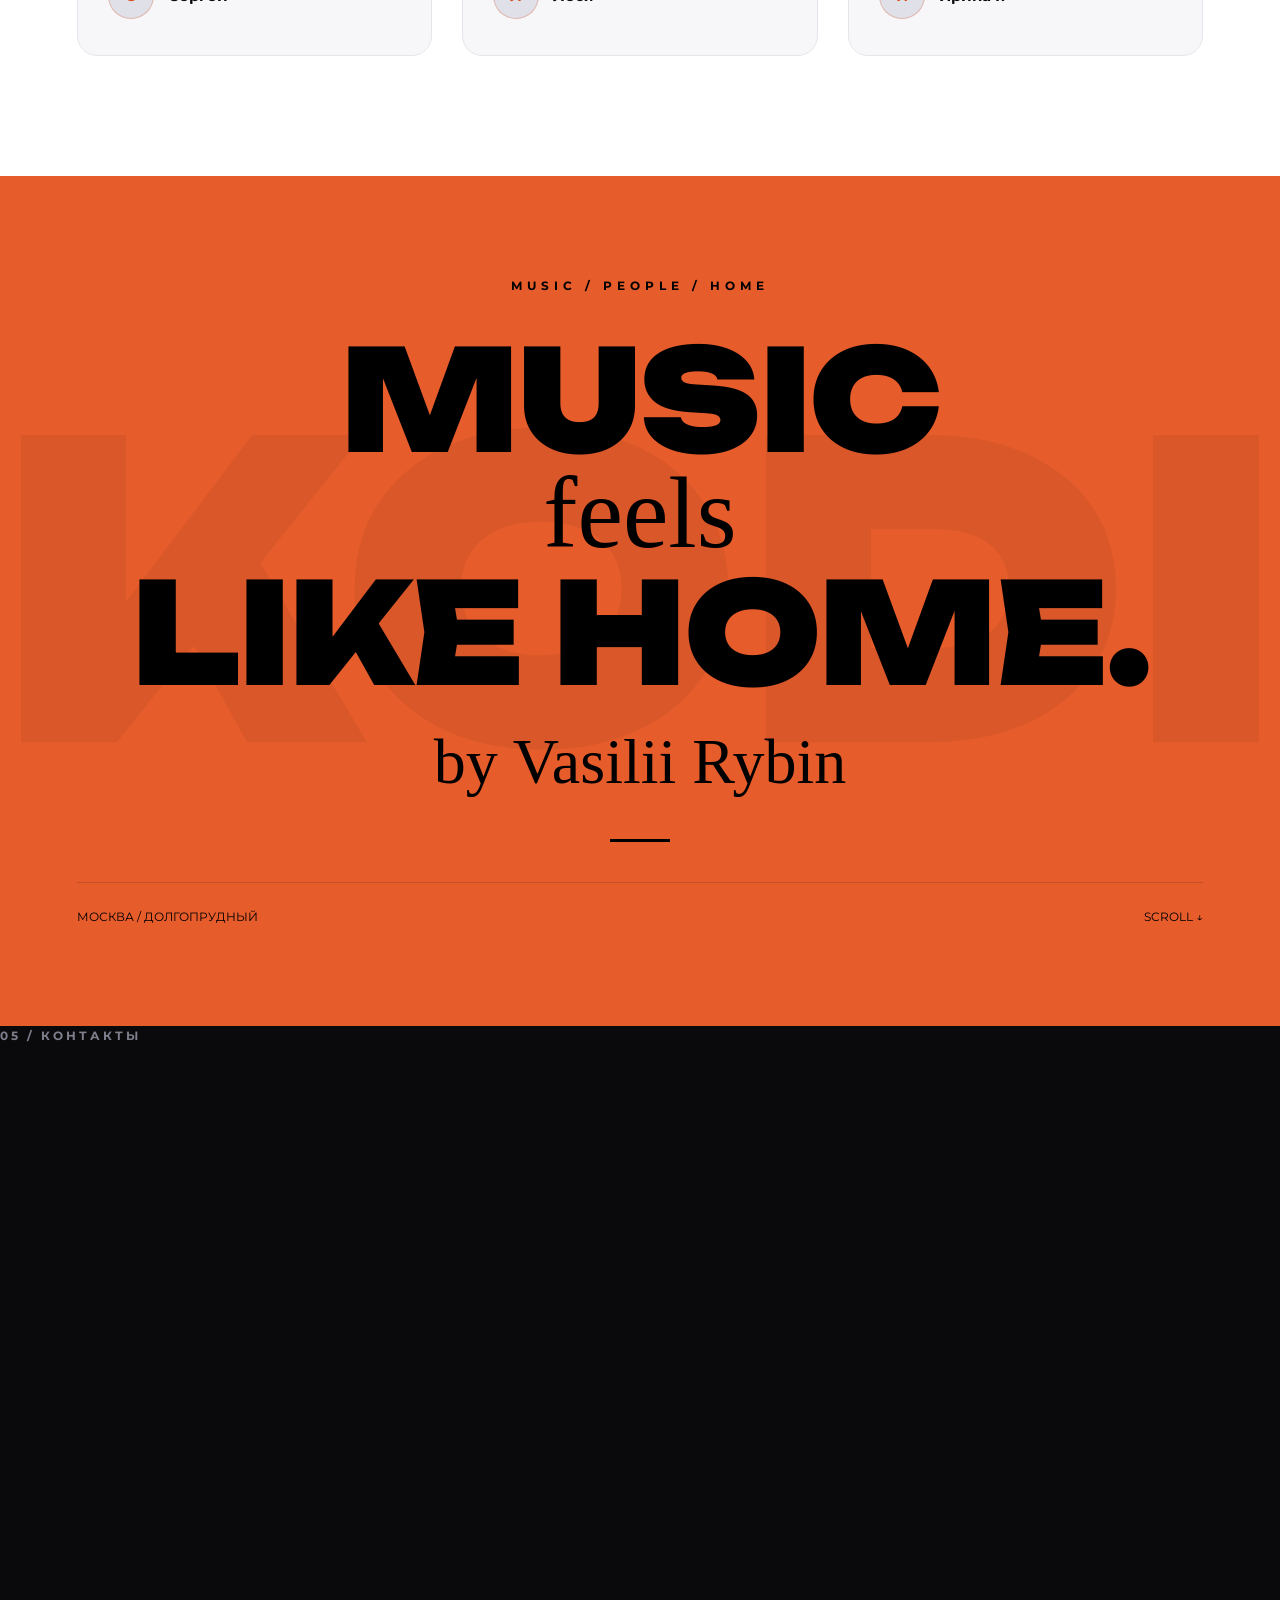
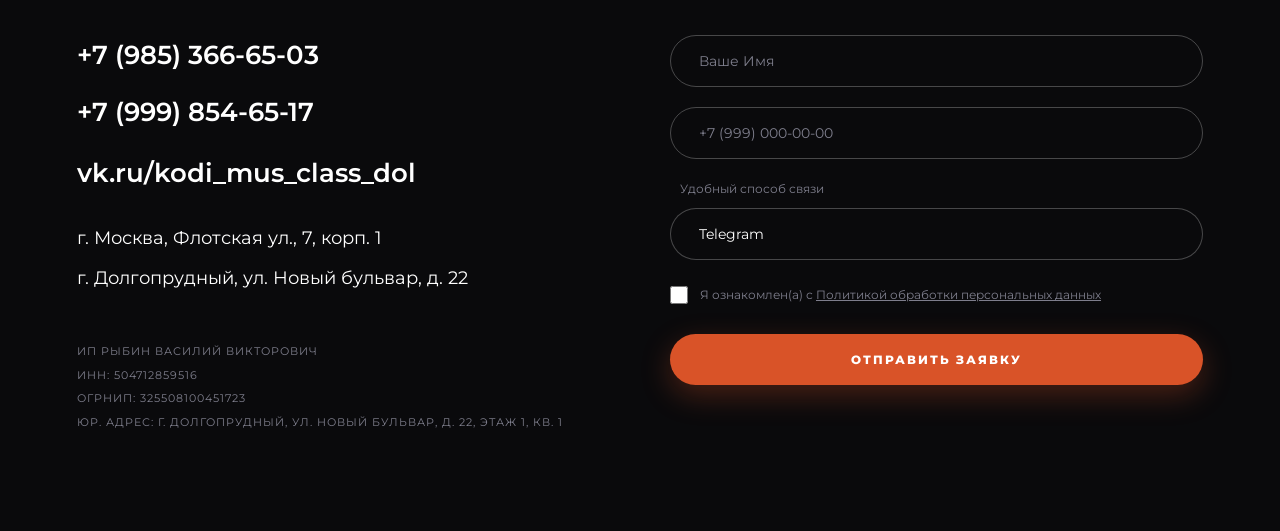
==== commit 4e8b7d72: "chernushkin deleted from vocal" ====
--- a/index.html
+++ b/index.html
@@ -116,7 +116,7 @@
             <span class="section-label">02 / НАПРАВЛЕНИЯ</span>
             <div class="directions-grid">
 
-<div class="flip-container">
+                <div class="flip-container">
                     <div class="flip-card">
                         <div class="card-front card-front-vocal">
                             <div class="card-content">
@@ -139,36 +139,59 @@
                             </div>
                         </div>
                         <div class="card-back">
-                            <div class="card-content">
-                                <div>
-                                    <div class="card-top">
-                                        <div class="card-top-right flip-toggle">
-                                            <button class="flip-arrow-btn" title="Назад">
-                                                <svg viewBox="0 0 24 24"><polyline points="15 18 9 12 15 6"></polyline></svg>
-                                            </button>
-                                            <span class="teachers-btn-label">Назад</span>
-                                        </div>
-                                        <span class="course-number">ПЕДАГОГИ</span>
-                                    </div>
-                                    <div class="teachers-list">
+                        <div class="card-content">
+                            <div class="card-back-main">
+                                <div class="card-top">
+                                    <div class="card-top-right flip-toggle">
+                                        <button class="flip-arrow-btn" title="Назад">
+                                            <svg viewBox="0 0 24 24"><polyline points="15 18 9 12 15 6"></polyline></svg>
+                                        </button>
+                                        <span class="teachers-btn-label">Назад</span>
+                                    </div>
+                                    <span class="course-number">ПЕДАГОГИ</span>
+                                </div>
+                                
+                                <div class="teachers-list">
+                                    <div class="teacher-segment">
+                                        <div class="teacher-location">ДОЛГОПРУДНЫЙ</div>
                                         <div class="teacher-item">
-                                            <div class="teacher-avatar"></div>
+                                            <img src="images/anastasya.jpg" alt="Пьянкова Анастасия" class="teacher-avatar">
                                             <div class="teacher-info">
-                                                <h4>Преподаватель Вокала</h4>
-                                                <p>Стаж 8+ лет / Опыт сцены</p>
+                                                <h4>Пьянкова Анастасия</h4>
+                                                <p>Вокал</p>
                                             </div>
                                         </div>
                                     </div>
-                                </div>
-                                <div class="course-action">
-                                    <button class="course-submit-btn open-modal-btn" data-direction="Вокал">Записаться</button>
-                                </div>
-                            </div>
-                        </div>
-                    </div>
-                </div>
-
-<div class="flip-container">
+                                    <div class="teacher-segment">
+                                        <div class="teacher-location">ФЛОТСКАЯ</div>
+                                        <div class="teacher-item">
+                                            <img src="images/ksenya.jpg" alt="Малкина Ксения" class="teacher-avatar">
+                                            <div class="teacher-info">
+                                                <h4>Малкина Ксения</h4>
+                                                <p>Вокал</p>
+                                            </div>
+                                        </div>
+                                        <div class="teacher-item">
+                                            <img src="images/rafael.jpg" alt="Мавлекиев Рафаэль" class="teacher-avatar">
+                                            <div class="teacher-info">
+                                                <h4>Мавлекиев Рафаэль</h4>
+                                                <p>Вокал</p>
+                                            </div>
+                                        </div>
+                                        
+                                    </div>
+                                </div>
+                            </div>
+                            
+                            <div class="course-action">
+                                <button class="course-submit-btn open-modal-btn" data-direction="Вокал">Записаться</button>
+                            </div>
+                        </div>
+                    </div>
+                    </div>
+                </div>
+
+                <div class="flip-container">
                     <div class="flip-card">
                         <div class="card-front card-front-guitar">
                             <div class="card-content">
@@ -203,11 +226,31 @@
                                         <span class="course-number">ПЕДАГОГИ</span>
                                     </div>
                                     <div class="teachers-list">
-                                        <div class="teacher-item">
-                                            <div class="teacher-avatar"></div>
-                                            <div class="teacher-info">
-                                                <h4>Преподаватель Гитары</h4>
-                                                <p>Концертный музыкант</p>
+                                        <div class="teacher-segment">
+                                            <div class="teacher-location">ДОЛГОПРУДНЫЙ</div>
+                                            <div class="teacher-item">
+                                                <img src="images/polina.jpg" alt="Суздалева Полина" class="teacher-avatar">
+                                                <div class="teacher-info">
+                                                    <h4>Суздалева Полина</h4>
+                                                    <p>Гитара</p>
+                                                </div>
+                                            </div>
+                                        </div>
+                                        <div class="teacher-segment">
+                                            <div class="teacher-location">ФЛОТСКАЯ</div>
+                                            <div class="teacher-item">
+                                                <img src="images/rafael.jpg" alt="Мавлекиев Рафаэль" class="teacher-avatar">
+                                                <div class="teacher-info">
+                                                    <h4>Мавлекиев Рафаэль</h4>
+                                                    <p>Гитара (акустика/электро)</p>
+                                                </div>
+                                            </div>
+                                            <div class="teacher-item">
+                                                <img src="images/chernushkin.jpg" alt="Чернушкин Алексей" class="teacher-avatar">
+                                                <div class="teacher-info">
+                                                    <h4>Чернушкин Алексей</h4>
+                                                    <p>Гитара (акустика/электро)</p>
+                                                </div>
                                             </div>
                                         </div>
                                     </div>
@@ -220,7 +263,7 @@
                     </div>
                 </div>
 
-<div class="flip-container">
+                <div class="flip-container">
                     <div class="flip-card">
                         <div class="card-front card-front-piano">
                             <div class="card-content">
@@ -255,11 +298,17 @@
                                         <span class="course-number">ПЕДАГОГИ</span>
                                     </div>
                                     <div class="teachers-list">
-                                        <div class="teacher-item">
-                                            <div class="teacher-avatar"></div>
-                                            <div class="teacher-info">
-                                                <h4>Преподаватель Фортепиано</h4>
-                                                <p>Лауреат конкурсов</p>
+                                        <div class="teacher-segment">
+                                            <div class="teacher-location">ДОЛГОПРУДНЫЙ</div>
+                                        </div>
+                                        <div class="teacher-segment">
+                                            <div class="teacher-location">ФЛОТСКАЯ</div>
+                                            <div class="teacher-item">
+                                                <img src="images/chernushkin.jpg" alt="Чернушкин Алексей" class="teacher-avatar">
+                                                <div class="teacher-info">
+                                                    <h4>Чернушкин Алексей</h4>
+                                                    <p>Фортепиано</p>
+                                                </div>
                                             </div>
                                         </div>
                                     </div>
@@ -272,7 +321,7 @@
                     </div>
                 </div>
 
-<div class="flip-container">
+                <div class="flip-container">
                     <div class="flip-card">
                         <div class="card-front card-front-drums">
                             <div class="card-content">
@@ -307,12 +356,11 @@
                                         <span class="course-number">ПЕДАГОГИ</span>
                                     </div>
                                     <div class="teachers-list">
-                                        <div class="teacher-item">
-                                            <div class="teacher-avatar"></div>
-                                            <div class="teacher-info">
-                                                <h4>Преподаватель Барабанов</h4>
-                                                <p>Сессионный барабанщик</p>
-                                            </div>
+                                        <div class="teacher-segment">
+                                            <div class="teacher-location">ДОЛГОПРУДНЫЙ</div>
+                                        </div>
+                                        <div class="teacher-segment">
+                                            <div class="teacher-location">ФЛОТСКАЯ</div>
                                         </div>
                                     </div>
                                 </div>
@@ -650,9 +698,9 @@
                 directionsLabel: '02 / НАПРАВЛЕНИЯ',
                 teachers: 'Педагоги', back: 'Назад', book: 'Записаться',
                 cards: [
-                    ['Вокал', 'Раскрывает эмоциональную выразительность и артистизм.', 'Преподаватель Вокала', 'Стаж 8+ лет / Опыт сцены'],
-                    ['Гитара (Электро/Акустика)', 'Тренирует мелкую моторику и понимание гармонии.', 'Преподаватель Гитары', 'Концертный музыкант'],
-                    ['Фортепиано', 'Совершенствует музыкальный слух и синхронную работу обеих рук.', 'Преподаватель Фортепиано', 'Лауреат конкурсов'],
+                    ['Вокал', 'Раскрывает эмоциональную выразительность и артистизм.', 'Пьянкова Анастасия', 'Вокал'],
+                    ['Гитара (Электро/Акустика)', 'Тренирует мелкую моторику и понимание гармонии.', 'Суздалева Полина', 'Гитара'],
+                    ['Фортепиано', 'Совершенствует музыкальный слух и синхронную работу обеих рук.', 'Чернушкин Алексей', 'Фортепиано'],
                     ['Ударные', 'Развивают чувство ритма и координацию движений.', 'Преподаватель Барабанов', 'Сессионный барабанщик']
                 ],
                 certificatesLabel: '03 / СЕРТИФИКАТЫ',
@@ -815,12 +863,8 @@
                 if (!t.cards[i]) return;
                 const frontTitle = card.querySelector('.card-front .course-title');
                 const desc = card.querySelector('.card-front .course-desc');
-                const teacherName = card.querySelector('.card-back .teacher-info h4');
-                const teacherExp = card.querySelector('.card-back .teacher-info p');
                 if (frontTitle) frontTitle.textContent = t.cards[i][0];
                 if (desc) desc.textContent = t.cards[i][1];
-                if (teacherName) teacherName.textContent = t.cards[i][2];
-                if (teacherExp) teacherExp.textContent = t.cards[i][3];
                 const directionButton = card.querySelectorAll('.course-submit-btn');
                 directionButton.forEach(btn => btn.textContent = t.book);
                 const backHeader = card.querySelector('.card-back .course-number');
--- a/css/style.css
+++ b/css/style.css
@@ -612,8 +612,44 @@
 .teachers-list {
     display: flex;
     flex-direction: column;
-    gap: 16px;
+    gap: 12px;
     margin-top: 10px;
+    max-height: 280px;
+    overflow-y: auto;
+    padding-right: 4px;
+}
+
+.teacher-segment {
+    padding: 10px 0;
+    border-top: 1px solid rgba(255, 255, 255, 0.1);
+}
+
+.teacher-segment:first-child {
+    padding-top: 0;
+    border-top: none;
+}
+
+.teacher-location {
+    margin-bottom: 10px;
+    font-size: 9px;
+    font-weight: 700;
+    letter-spacing: 1.5px;
+    color: var(--poster-orange);
+    text-transform: uppercase;
+}
+
+.teachers-list::-webkit-scrollbar {
+    width: 4px;
+}
+
+.teachers-list::-webkit-scrollbar-track {
+    background: rgba(255, 255, 255, 0.05);
+    border-radius: 10px;
+}
+
+.teachers-list::-webkit-scrollbar-thumb {
+    background: rgba(255, 255, 255, 0.2);
+    border-radius: 10px;
 }
 
 .teacher-item {
@@ -628,6 +664,9 @@
     border-radius: 50%;
     background-color: #202228;
     object-fit: cover;
+    object-position: center;
+    display: block;
+    flex-shrink: 0;
     border: 1px solid rgba(255, 255, 255, 0.1);
 }
 
@@ -1691,4 +1730,4 @@
 
 body.modal-open {
     overflow: hidden;
-}+}
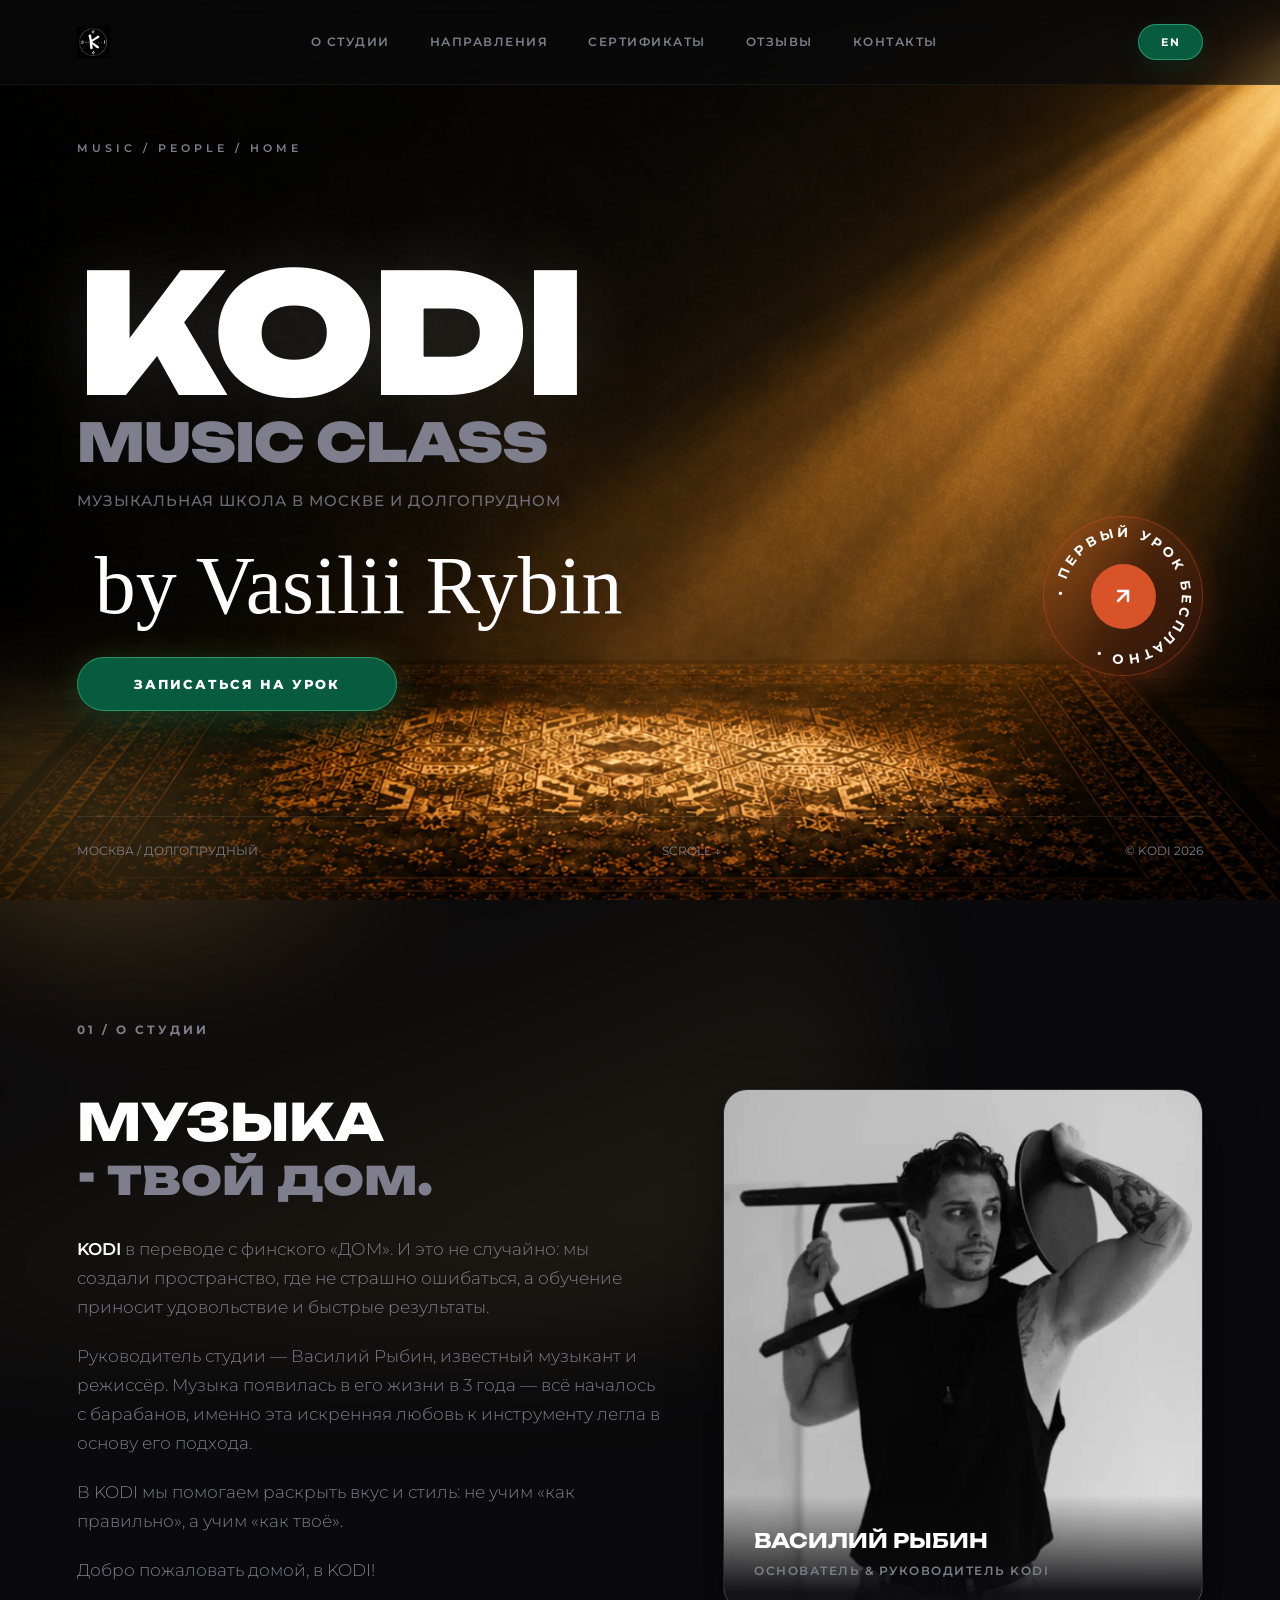
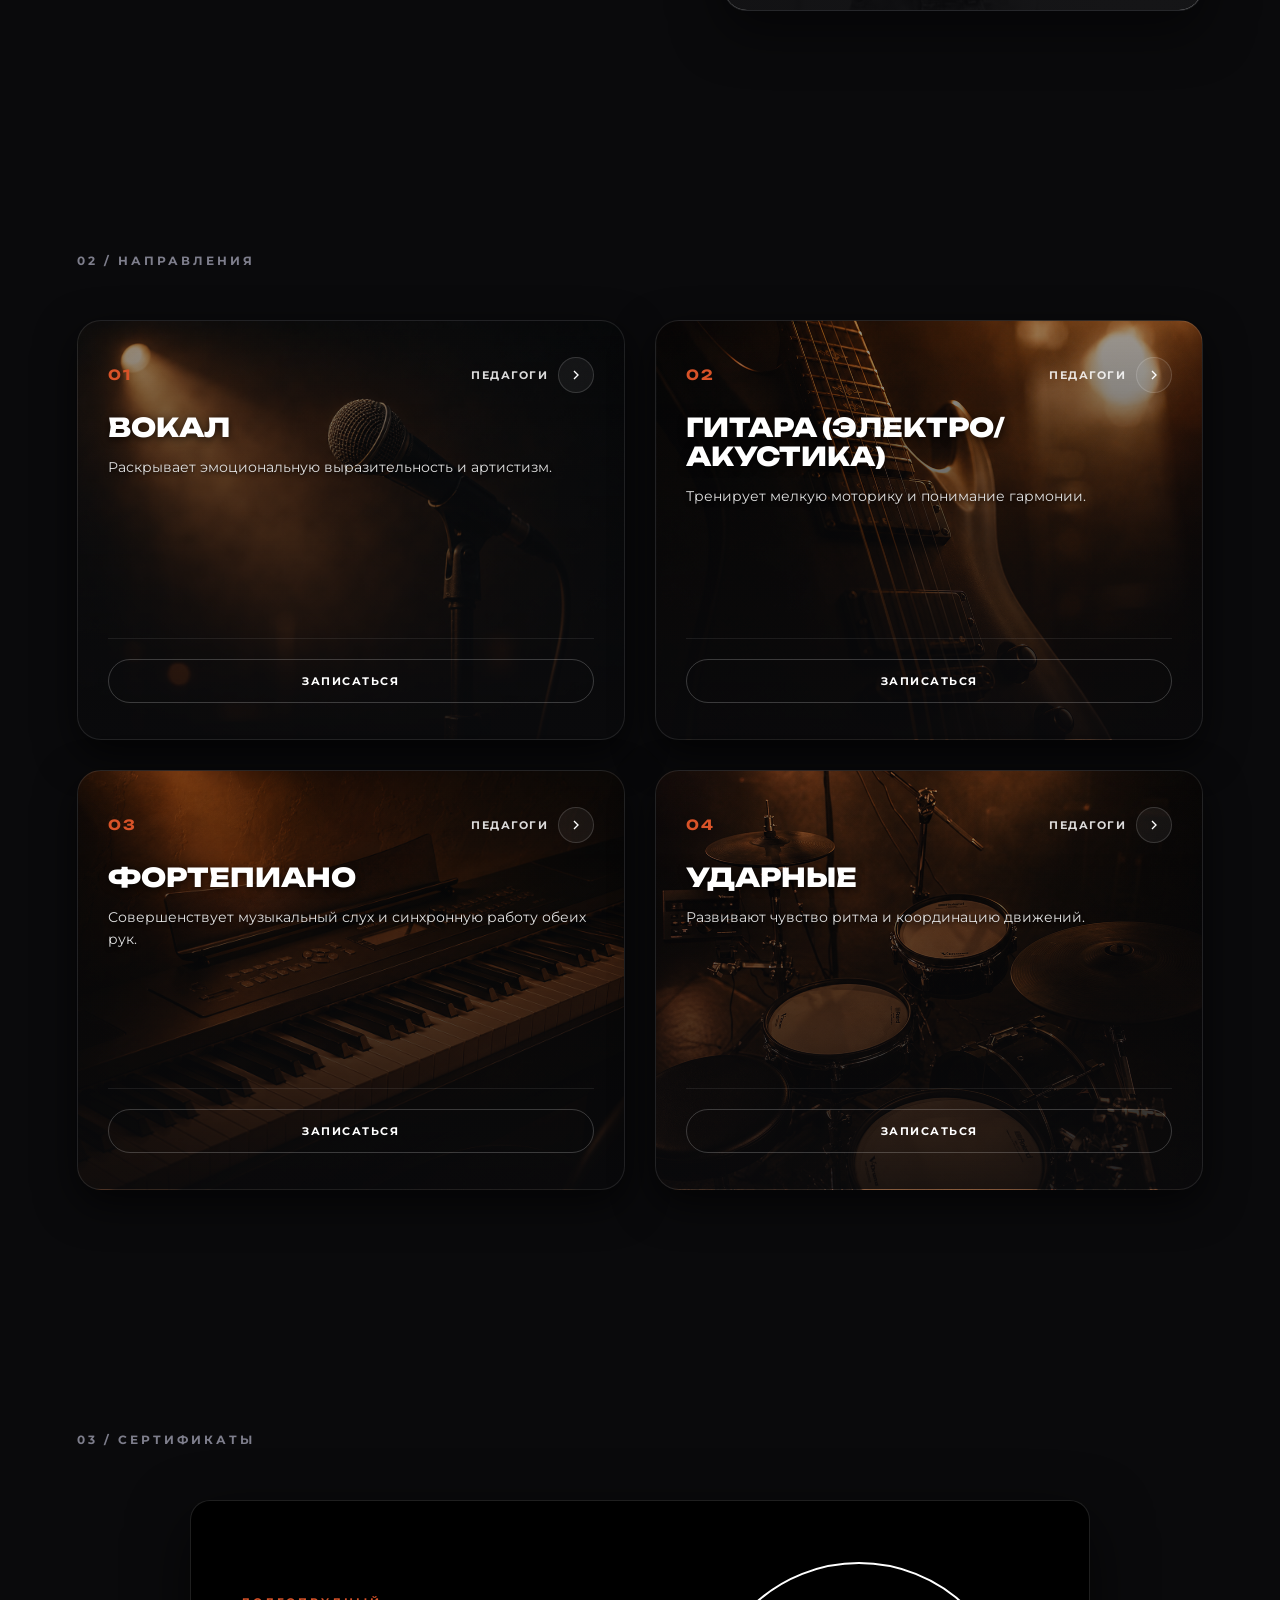
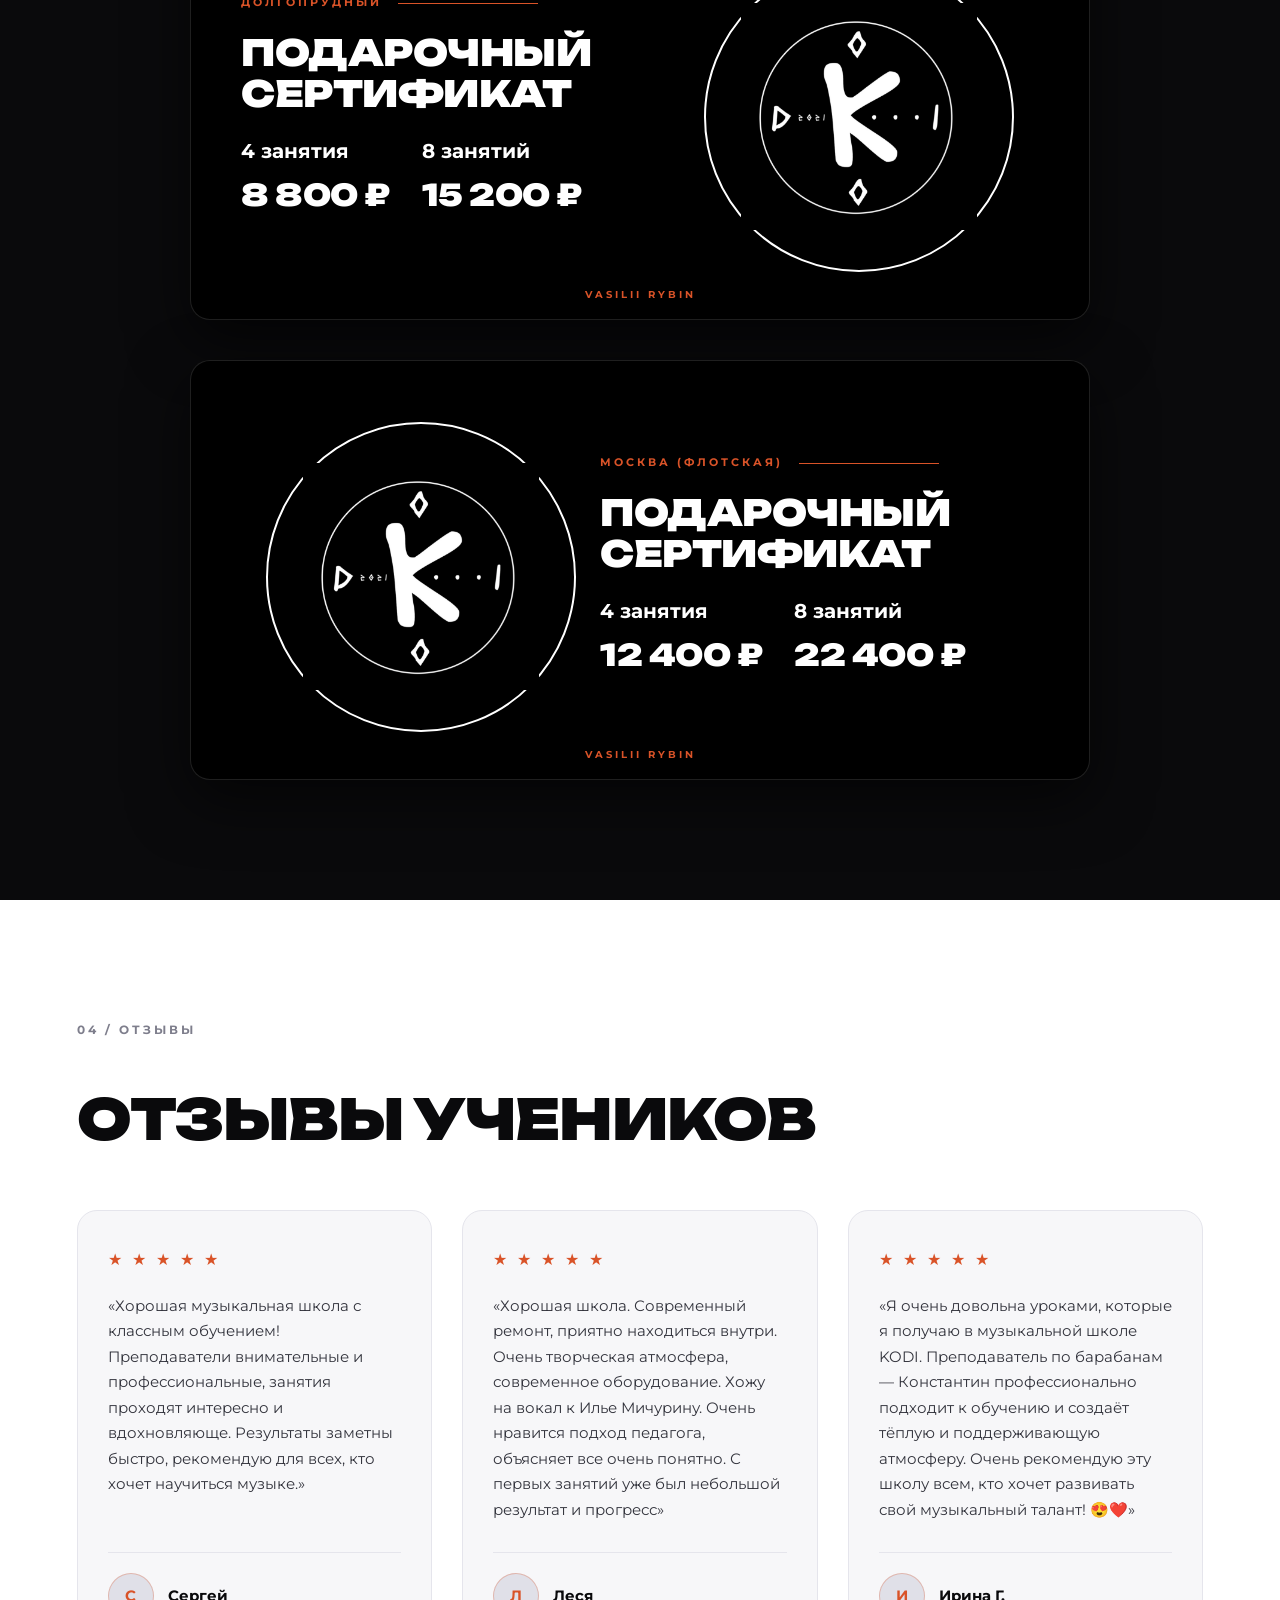
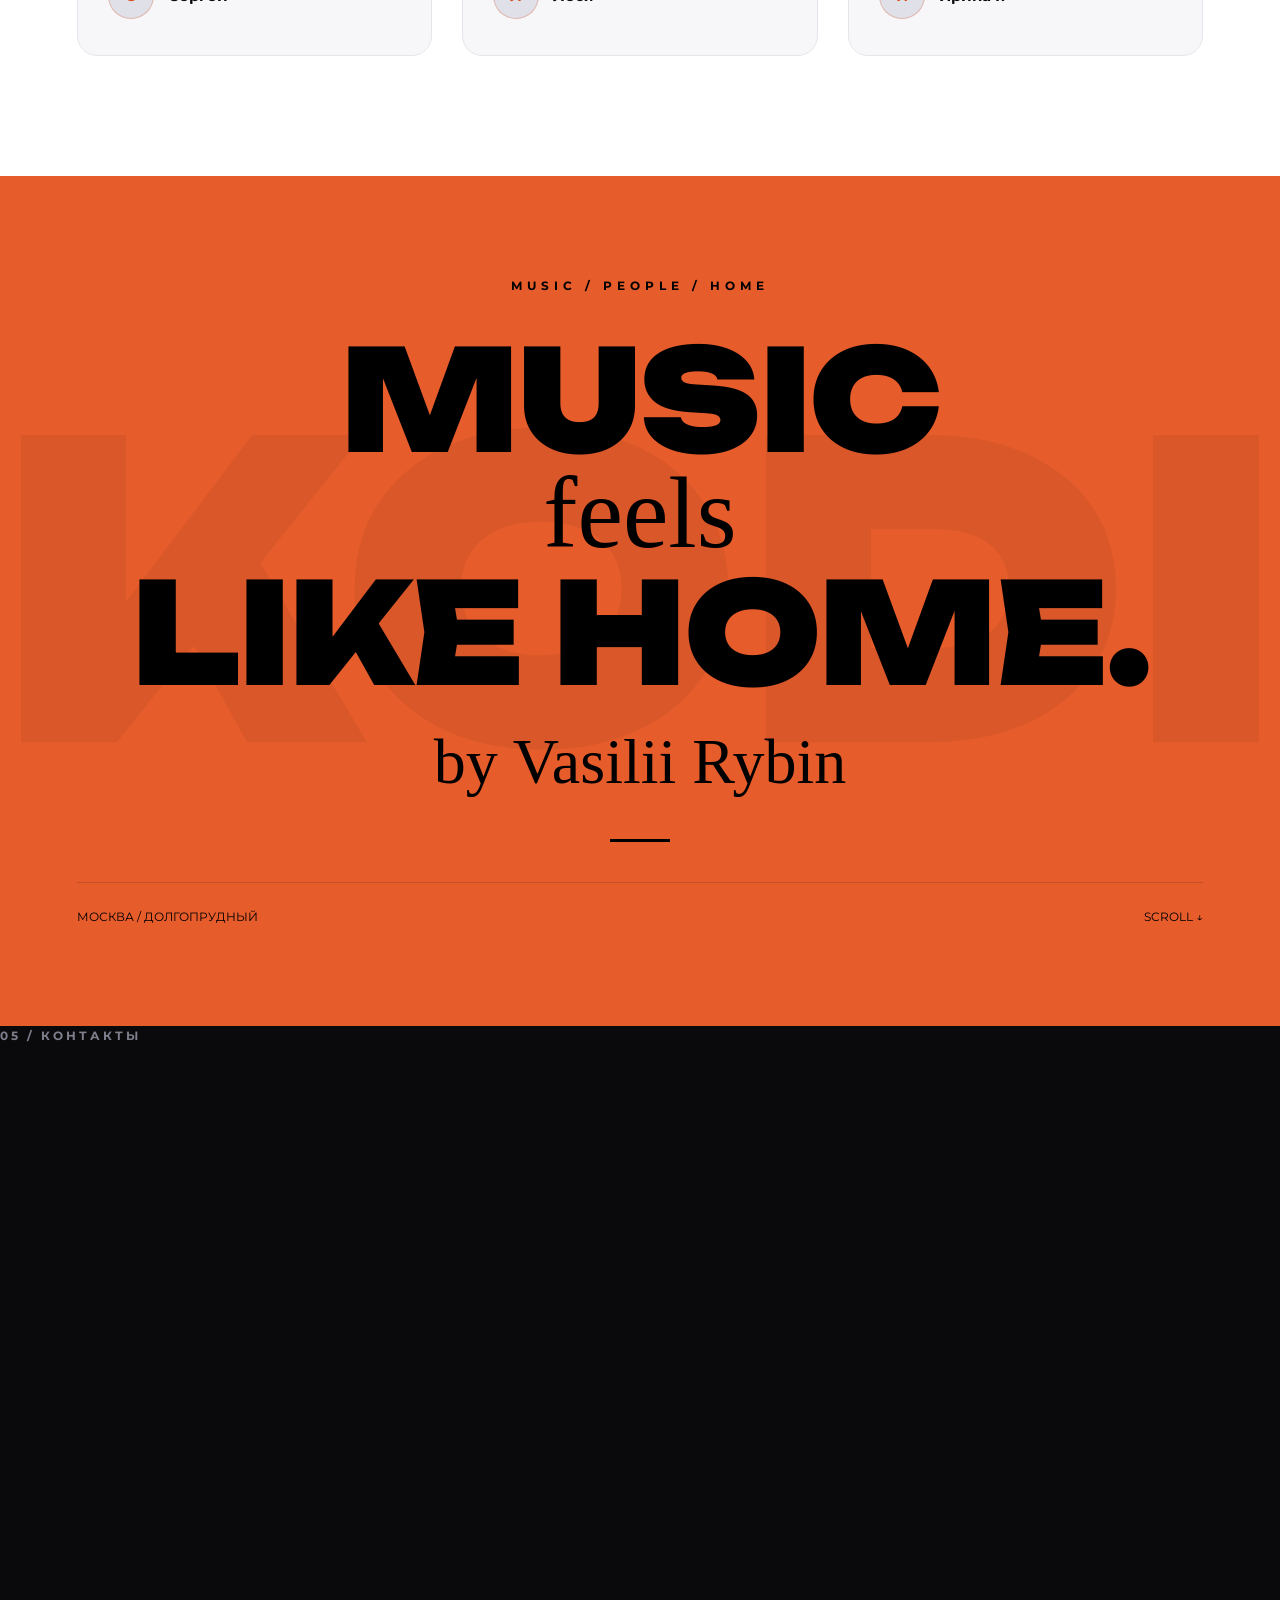
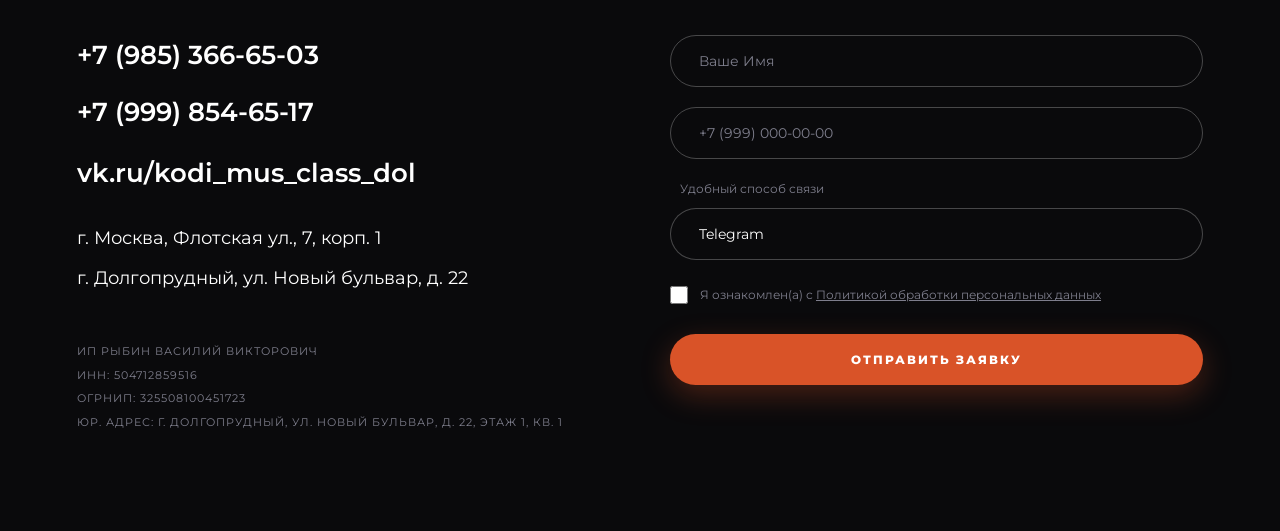
==== commit 1c1c1d6c: "changes in cards-back" ====
--- a/index.html
+++ b/index.html
@@ -163,7 +163,7 @@
                                         </div>
                                     </div>
                                     <div class="teacher-segment">
-                                        <div class="teacher-location">ФЛОТСКАЯ</div>
+                                        <div class="teacher-location">МОСКВА</div>
                                         <div class="teacher-item">
                                             <img src="images/ksenya.jpg" alt="Малкина Ксения" class="teacher-avatar">
                                             <div class="teacher-info">
@@ -178,7 +178,13 @@
                                                 <p>Вокал</p>
                                             </div>
                                         </div>
-                                        
+                                        <div class="teacher-item">
+                                            <img src="images/anastasya.jpg" alt="Чернушкин Алексей" class="teacher-avatar">
+                                            <div class="teacher-info">
+                                                <h4>Пьянкова Анастасия</h4>
+                                                <p>Вокал</p>
+                                            </div>
+                                        </div>
                                     </div>
                                 </div>
                             </div>
@@ -237,7 +243,7 @@
                                             </div>
                                         </div>
                                         <div class="teacher-segment">
-                                            <div class="teacher-location">ФЛОТСКАЯ</div>
+                                            <div class="teacher-location">МОСКВА</div>
                                             <div class="teacher-item">
                                                 <img src="images/rafael.jpg" alt="Мавлекиев Рафаэль" class="teacher-avatar">
                                                 <div class="teacher-info">
@@ -302,7 +308,7 @@
                                             <div class="teacher-location">ДОЛГОПРУДНЫЙ</div>
                                         </div>
                                         <div class="teacher-segment">
-                                            <div class="teacher-location">ФЛОТСКАЯ</div>
+                                            <div class="teacher-location">МОСКВА</div>
                                             <div class="teacher-item">
                                                 <img src="images/chernushkin.jpg" alt="Чернушкин Алексей" class="teacher-avatar">
                                                 <div class="teacher-info">
@@ -360,7 +366,7 @@
                                             <div class="teacher-location">ДОЛГОПРУДНЫЙ</div>
                                         </div>
                                         <div class="teacher-segment">
-                                            <div class="teacher-location">ФЛОТСКАЯ</div>
+                                            <div class="teacher-location">МОСКВА</div>
                                         </div>
                                     </div>
                                 </div>
@@ -738,8 +744,8 @@
                 directionsLabel: '02 / DIRECTIONS',
                 teachers: 'Teachers', back: 'Back', book: 'Book now',
                 cards: [
-                    ['Vocal', 'Develops emotional expression and stage presence.', 'Vocal Teacher', '8+ years / Stage experience'],
-                    ['Guitar (Electric/Acoustic)', 'Develops fine motor skills and understanding of harmony.', 'Guitar Teacher', 'Concert musician'],
+                    ['Vocal', 'Develops emotional expression and stage presence.', 'Pyankova Anastasia', 'Vocal'],
+                    ['Guitar (Electric/Acoustic)', 'Develops fine motor skills and understanding of harmony.', 'Syzdaleva Polina', 'Guitar'],
                     ['Piano', 'Improves musical hearing and coordination of both hands.', 'Piano Teacher', 'Competition laureate'],
                     ['Drums', 'Develops rhythm and movement coordination.', 'Drums Teacher', 'Session drummer']
                 ],
--- a/css/style.css
+++ b/css/style.css
@@ -1731,3 +1731,37 @@
 body.modal-open {
     overflow: hidden;
 }
+/* Правильная компоновка внутренней части обратной стороны */
+.card-back .card-content {
+    display: flex;
+    flex-direction: column;
+    justify-content: space-between;
+    height: 100%;
+    overflow: hidden; /* Исключает вылезание содержимого за границы карточки */
+}
+
+/* Верхний контейнер обратной стороны карточки */
+.card-back-main {
+    display: flex;
+    flex-direction: column;
+    flex: 1 1 auto;
+    min-height: 0; /* Обязательное условие для корректного overflow у flex-детей */
+}
+
+/* Область скролла для списка преподавателей */
+.teachers-list {
+    flex: 1 1 auto;
+    overflow-y: auto; /* Включает вертикальную прокрутку */
+    margin-top: 10px;
+    padding-right: 6px;
+    /* Убираем устаревшее ограничение по max-height, так как высота теперь рассчитывается автоматически */
+    max-height: none; 
+}
+
+/* Прижим кнопки «Записаться» к нижней части карточки */
+.card-back .course-action {
+    flex-shrink: 0;
+    margin-top: 12px;
+    padding-top: 16px;
+    border-top: 1px solid rgba(255, 255, 255, 0.08);
+}
